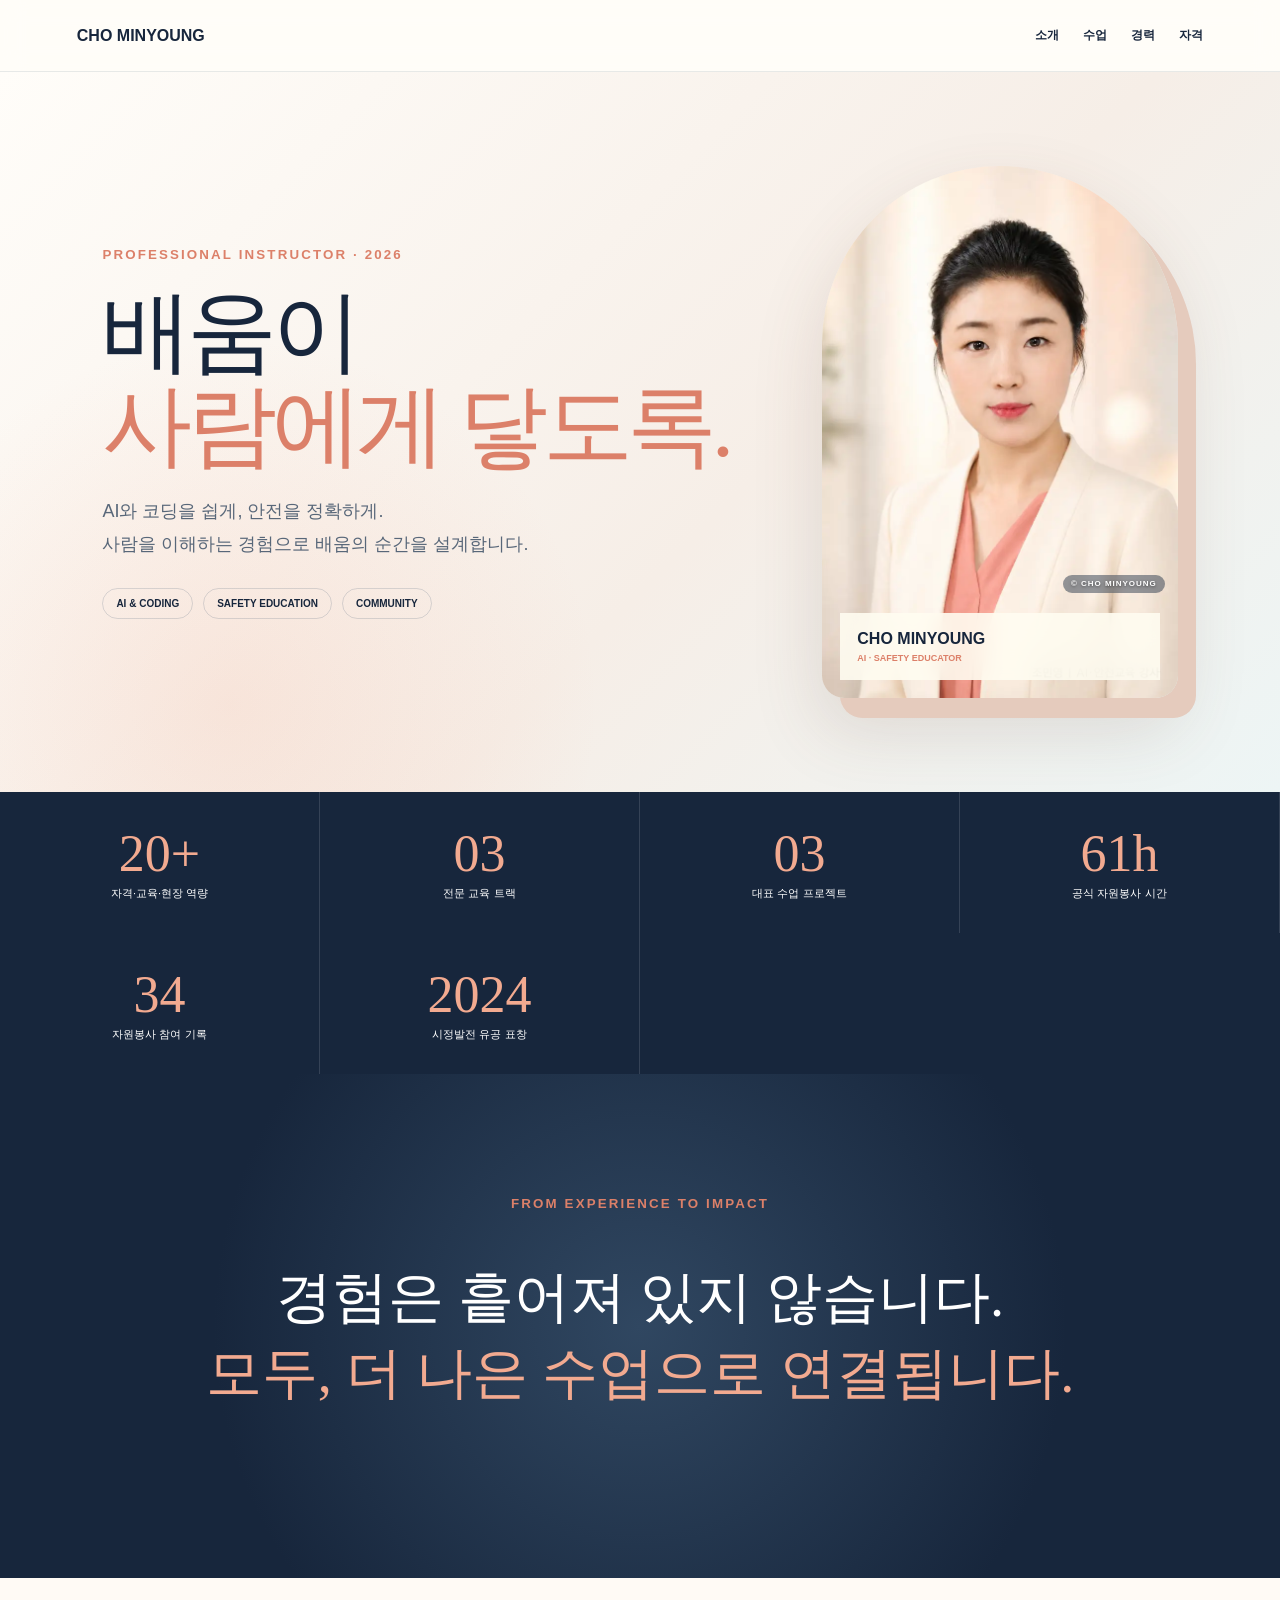
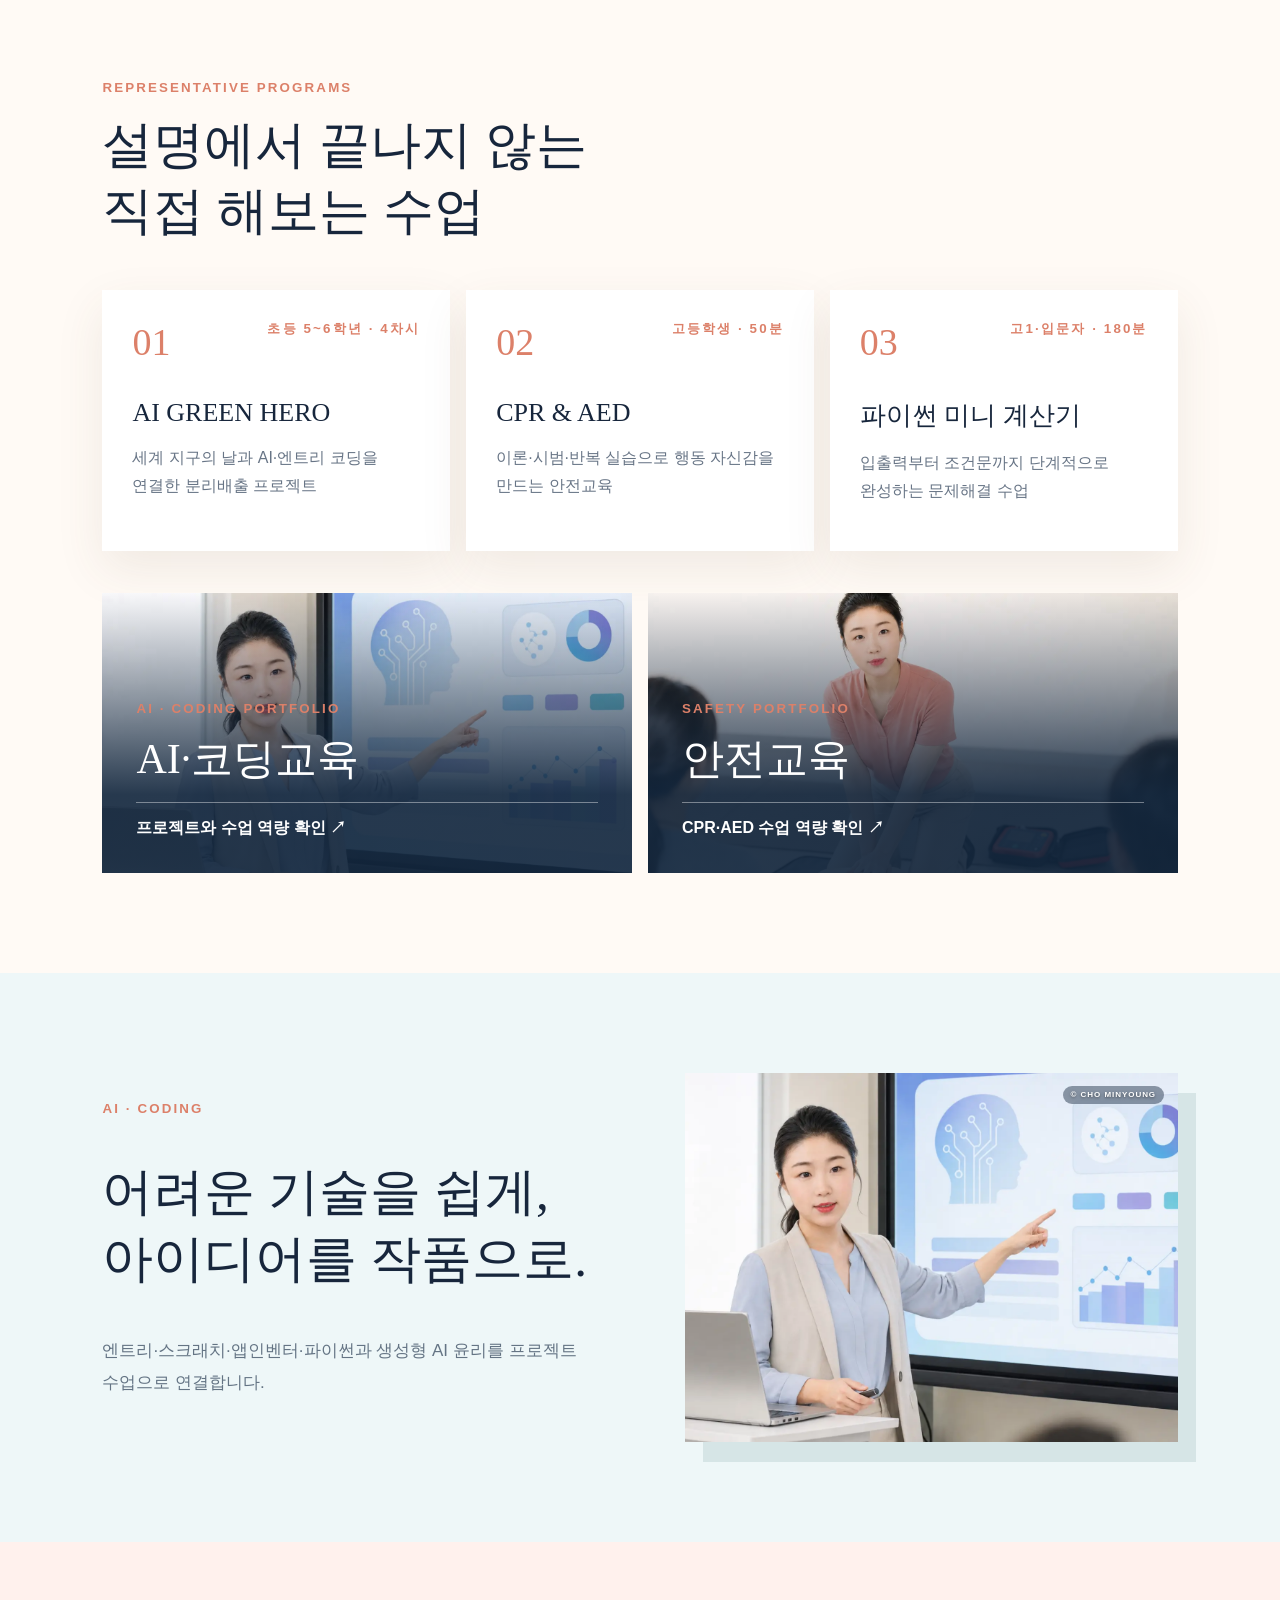
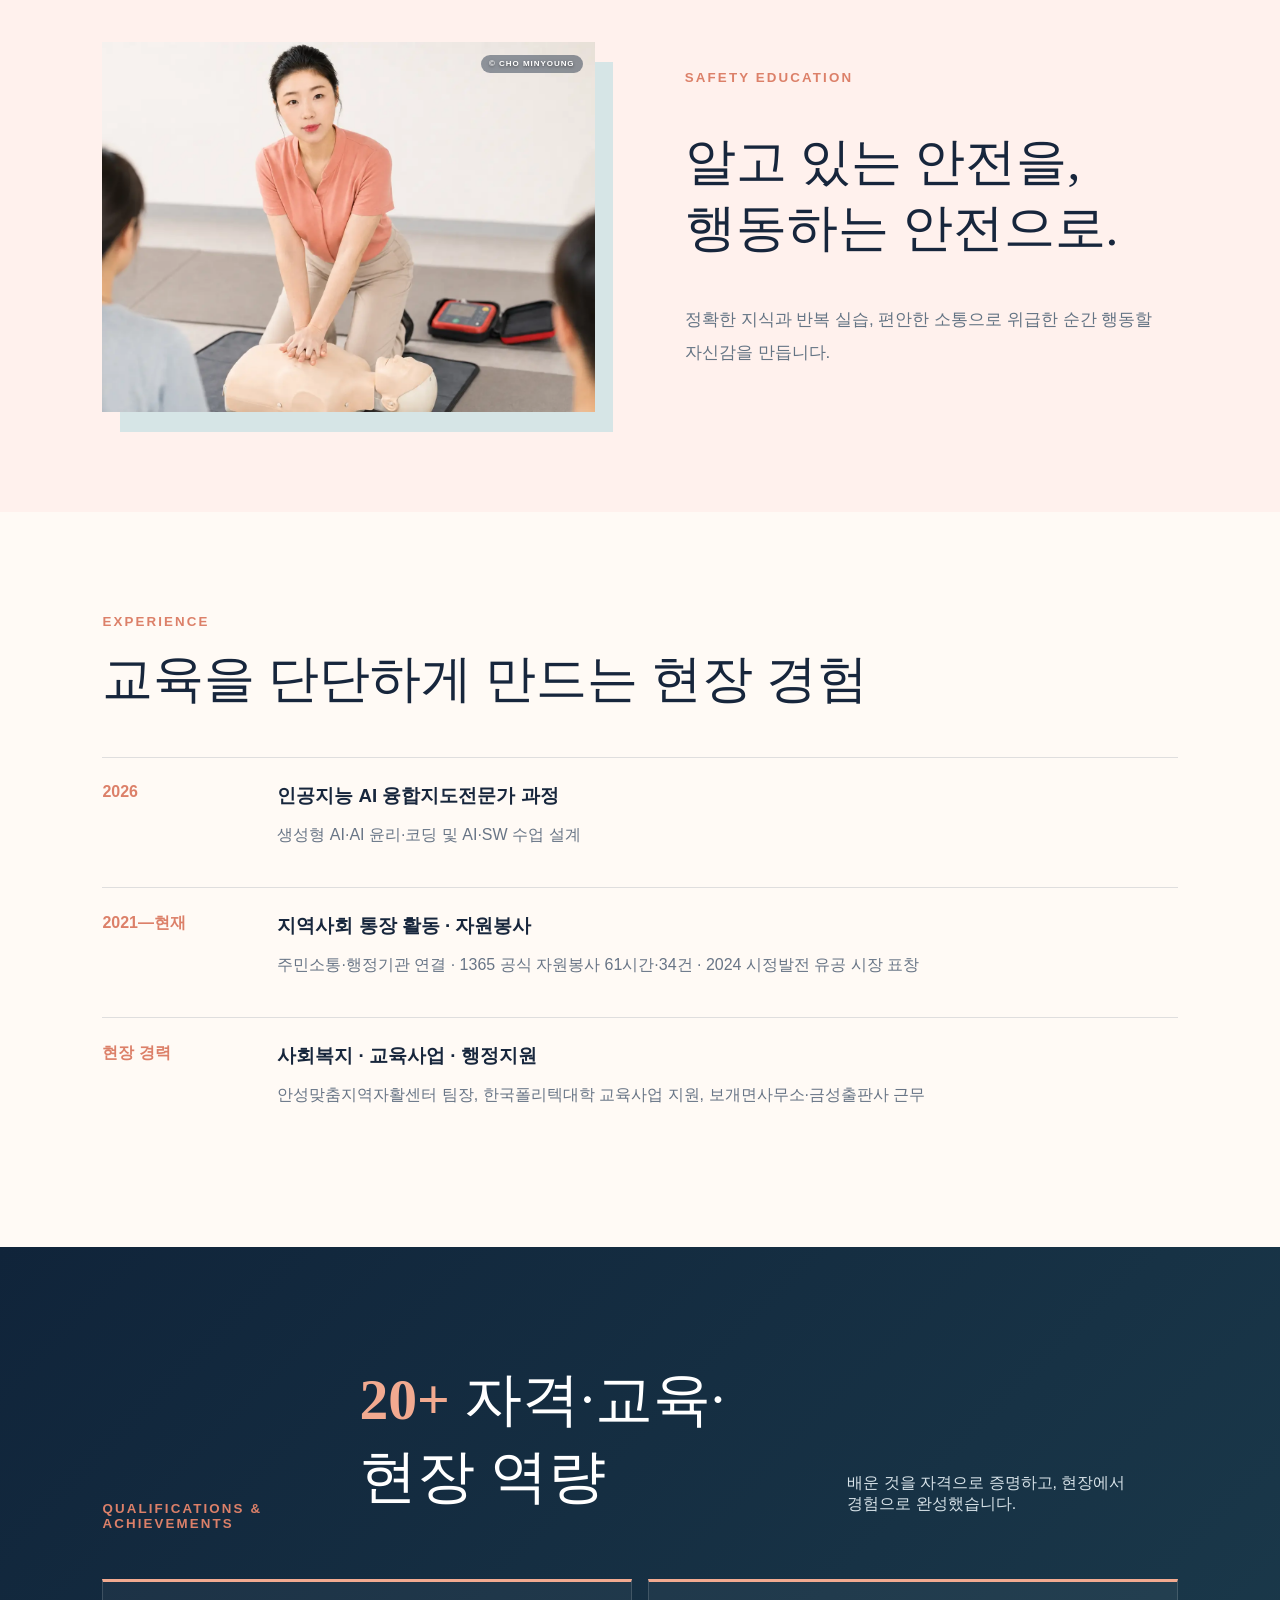
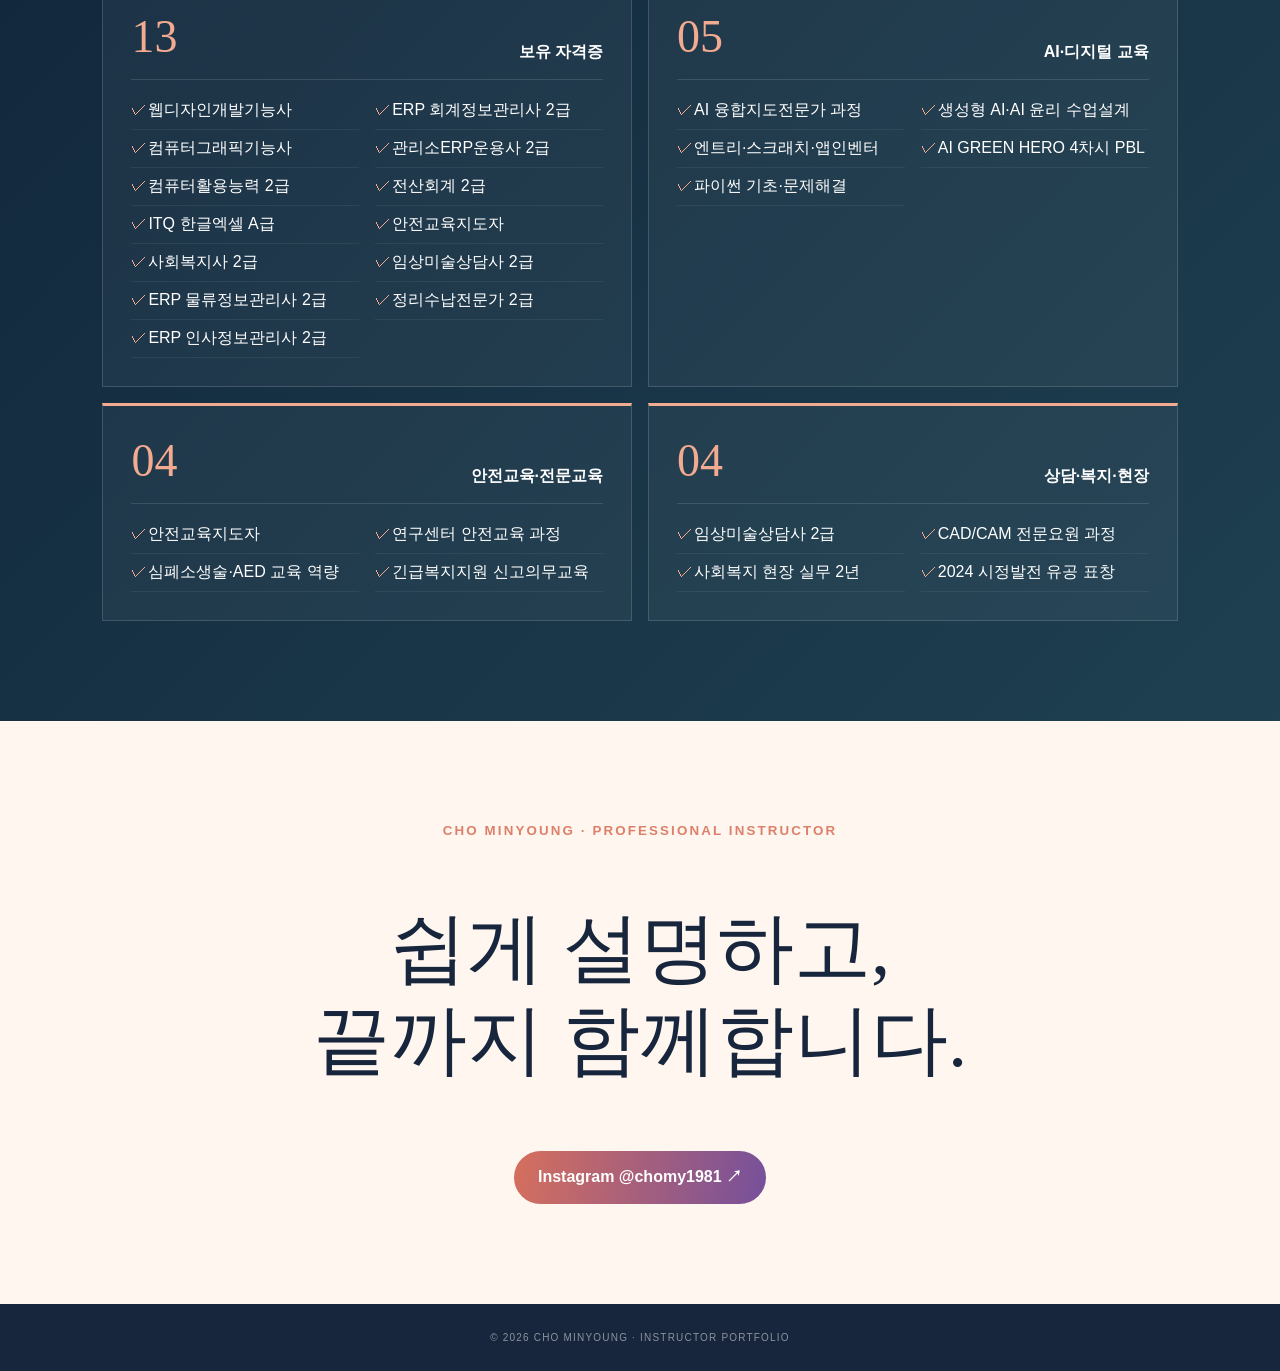
==== index.html @ ee71c22b "기존 CV 지표 유지 및 봉사 기록 추가" ====
<!doctype html><html lang="ko"><head><meta charset="utf-8"><meta name="viewport" content="width=device-width,initial-scale=1"><meta name="description" content="AI·코딩교육과 안전교육 전문 조민영 강사 포트폴리오"><title>조민영 강사 포트폴리오</title><link rel="stylesheet" href="style.css"></head><body>
<nav><b>CHO MINYOUNG</b><div><a href="#about">소개</a><a href="#programs">수업</a><a href="#career">경력</a><a href="#credentials">자격</a></div></nav>
<header class="hero" id="about"><div><small>PROFESSIONAL INSTRUCTOR · 2026</small><h1>배움이<br><em>사람에게 닿도록.</em></h1><p>AI와 코딩을 쉽게, 안전을 정확하게.<br>사람을 이해하는 경험으로 배움의 순간을 설계합니다.</p><div class="chips"><span>AI & CODING</span><span>SAFETY EDUCATION</span><span>COMMUNITY</span></div></div><figure><img src="images/profile.webp" alt="조민영 AI·안전교육 강사"><i class="mark">© CHO MINYOUNG</i><figcaption><b>CHO MINYOUNG</b><span>AI · SAFETY EDUCATOR</span></figcaption></figure></header>
<section class="stats expanded"><div><b>20+</b><span>자격·교육·현장 역량</span></div><div><b>03</b><span>전문 교육 트랙</span></div><div><b>03</b><span>대표 수업 프로젝트</span></div><div><b>61h</b><span>공식 자원봉사 시간</span></div><div><b>34</b><span>자원봉사 참여 기록</span></div><div><b>2024</b><span>시정발전 유공 표창</span></div></section>
<section class="statement"><small>FROM EXPERIENCE TO IMPACT</small><h2>경험은 흩어져 있지 않습니다.<em>모두, 더 나은 수업으로 연결됩니다.</em></h2></section>
<section class="section" id="programs"><header><small>REPRESENTATIVE PROGRAMS</small><h2>설명에서 끝나지 않는<br>직접 해보는 수업</h2></header><div class="cards"><article><b>01</b><small>초등 5~6학년 · 4차시</small><h3>AI GREEN HERO</h3><p>세계 지구의 날과 AI·엔트리 코딩을 연결한 분리배출 프로젝트</p></article><article><b>02</b><small>고등학생 · 50분</small><h3>CPR & AED</h3><p>이론·시범·반복 실습으로 행동 자신감을 만드는 안전교육</p></article><article><b>03</b><small>고1·입문자 · 180분</small><h3>파이썬 미니 계산기</h3><p>입출력부터 조건문까지 단계적으로 완성하는 문제해결 수업</p></article></div><div class="banners"><a class="ai" href="#ai"><small>AI · CODING PORTFOLIO</small><b>AI·코딩교육</b><span>프로젝트와 수업 역량 확인 ↗</span></a><a class="safe" href="#safety"><small>SAFETY PORTFOLIO</small><b>안전교육</b><span>CPR·AED 수업 역량 확인 ↗</span></a></div></section>
<section class="expertise" id="ai"><div><small>AI · CODING</small><h2>어려운 기술을 쉽게,<br>아이디어를 작품으로.</h2><p>엔트리·스크래치·앱인벤터·파이썬과 생성형 AI 윤리를 프로젝트 수업으로 연결합니다.</p></div><figure class="photo"><img src="images/ai.webp" alt="AI 화면을 설명하는 조민영 강사"><i class="mark">© CHO MINYOUNG</i></figure></section>
<section class="expertise reverse" id="safety"><figure class="photo"><img src="images/safety.webp" alt="심폐소생술을 시범 보이는 조민영 강사"><i class="mark">© CHO MINYOUNG</i></figure><div><small>SAFETY EDUCATION</small><h2>알고 있는 안전을,<br>행동하는 안전으로.</h2><p>정확한 지식과 반복 실습, 편안한 소통으로 위급한 순간 행동할 자신감을 만듭니다.</p></div></section>
<section class="section career" id="career"><header><small>EXPERIENCE</small><h2>교육을 단단하게 만드는 현장 경험</h2></header><article><b>2026</b><div><h3>인공지능 AI 융합지도전문가 과정</h3><p>생성형 AI·AI 윤리·코딩 및 AI·SW 수업 설계</p></div></article><article><b>2021—현재</b><div><h3>지역사회 통장 활동 · 자원봉사</h3><p>주민소통·행정기관 연결 · 1365 공식 자원봉사 61시간·34건 · 2024 시정발전 유공 시장 표창</p></div></article><article><b>현장 경력</b><div><h3>사회복지 · 교육사업 · 행정지원</h3><p>안성맞춤지역자활센터 팀장, 한국폴리텍대학 교육사업 지원, 보개면사무소·금성출판사 근무</p></div></article></section>
<section class="credentials" id="credentials"><header><small>QUALIFICATIONS & ACHIEVEMENTS</small><h2><strong>20+</strong> 자격·교육·현장 역량</h2><p>배운 것을 자격으로 증명하고, 현장에서 경험으로 완성했습니다.</p></header><div class="credential-grid" id="credentialGrid"></div></section>
<section class="contact"><small>CHO MINYOUNG · PROFESSIONAL INSTRUCTOR</small><h2>쉽게 설명하고,<br>끝까지 함께합니다.</h2><a href="https://www.instagram.com/chomy1981" target="_blank" rel="noreferrer">Instagram @chomy1981 ↗</a></section><footer>© 2026 CHO MINYOUNG · INSTRUCTOR PORTFOLIO</footer><script src="script.js"></script></body></html>
---- style.css ----
:root{--navy:#17263c;--coral:#dc8069;--paper:#fffaf5;--blue:#2c7181}*{box-sizing:border-box}html{scroll-behavior:smooth}body{margin:0;color:var(--navy);background:var(--paper);font-family:Arial,"Noto Sans KR",sans-serif;word-break:keep-all}a{color:inherit;text-decoration:none}nav{height:72px;padding:0 6vw;display:flex;align-items:center;justify-content:space-between;background:#fffdf9e8;position:sticky;top:0;z-index:10;backdrop-filter:blur(12px);border-bottom:1px solid #19334c1a}nav div{display:flex;gap:24px;font-size:12px;font-weight:800}.hero{min-height:720px;padding:75px 8vw;display:grid;grid-template-columns:1.1fr .62fr;gap:7vw;align-items:center;background:radial-gradient(circle at 18% 88%,#f4a98d30,transparent 30%),linear-gradient(135deg,#fffdf9,#f6eee7 58%,#edf5f5)}small{font-weight:900;letter-spacing:.16em;color:var(--coral)}h1{margin:22px 0;font:clamp(58px,7vw,104px)/1.05 Georgia,"Noto Serif KR",serif;letter-spacing:-.06em}h1 em{font-style:normal;color:var(--coral)}.hero p{font-size:18px;line-height:1.8;color:#586779}.chips{display:flex;gap:10px;flex-wrap:wrap;margin-top:28px}.chips span{padding:9px 13px;border:1px solid #2948662b;border-radius:99px;font-size:10px;font-weight:900}.hero figure{position:relative;margin:0;aspect-ratio:2/3;overflow:hidden;border-radius:190px 190px 24px 24px;box-shadow:18px 20px #e5cbbd,0 30px 70px #63483828}.hero img{width:100%;height:100%;object-fit:cover}.hero figcaption{position:absolute;left:18px;right:18px;bottom:18px;padding:17px;background:#fffdf2df;backdrop-filter:blur(12px)}.hero figcaption span{display:block;margin-top:5px;color:var(--coral);font-size:9px;font-weight:900}.stats{display:grid;grid-template-columns:repeat(4,1fr);background:var(--navy);color:#fff}.stats div{padding:32px;text-align:center;border-right:1px solid #ffffff22}.stats b{display:block;color:#f2aa90;font:52px Georgia}.stats span{font-size:11px}.statement{padding:120px 7vw;background:radial-gradient(circle,#304761,var(--navy) 62%);color:#fff;text-align:center}.statement h2{font:clamp(34px,4.4vw,66px)/1.35 Georgia,"Noto Serif KR",serif}.statement h2 em{display:block;color:#f2aa90;font-style:normal}.section{padding:100px 8vw}.section>header h2,.career h2{font:clamp(36px,4vw,56px)/1.3 Georgia,"Noto Serif KR",serif;margin:16px 0 45px}.cards{display:grid;grid-template-columns:repeat(3,1fr);gap:16px}.cards article{padding:30px;background:#fff;box-shadow:0 18px 45px #634b3418}.cards article>b{font:38px Georgia;color:var(--coral)}.cards article small{float:right}.cards h3{margin:34px 0 12px;font:26px Georgia}.cards p{color:#687586;line-height:1.75}.banners{display:grid;grid-template-columns:1fr 1fr;gap:16px;margin-top:42px}.banners a{min-height:280px;padding:34px;display:flex;flex-direction:column;justify-content:end;color:#fff;background-size:cover;background-position:center 18%;position:relative;isolation:isolate;overflow:hidden}.banners a:after{content:"";position:absolute;inset:0;background:linear-gradient(transparent,#12263de8 72%);z-index:-1}.banners .ai{background-image:url('images/ai.webp')}.banners .safe{background-image:url('images/safety.webp')}.banners b{font:42px Georgia;margin:15px 0}.banners span{border-top:1px solid #fff6;padding-top:15px;font-weight:900}.expertise{padding:100px 8vw;display:grid;grid-template-columns:1fr 1fr;gap:7vw;align-items:center;background:#eef7f8}.expertise.reverse{background:#fff1ed}.expertise h2{font:clamp(38px,4vw,60px)/1.3 Georgia,"Noto Serif KR",serif}.expertise p{color:#647484;font-size:17px;line-height:1.9}.expertise img{width:100%;aspect-ratio:4/3;object-fit:cover;box-shadow:18px 20px #d6e5e6}.career article{display:grid;grid-template-columns:140px 1fr;gap:35px;padding:25px 0;border-top:1px solid #223c5525}.career article>b{color:var(--coral)}.career h3{margin:0}.career p{color:#687586}.credentials{padding:100px 8vw;background:linear-gradient(135deg,#10243a,#1e4050);color:#fff}.credentials>header{display:flex;justify-content:space-between;gap:40px;align-items:end;margin-bottom:48px}.credentials h2{font:clamp(38px,4.5vw,62px) Georgia;margin:15px 0}.credentials h2 strong{color:#f2aa90}.credentials header p{color:#d7e2e8}.credential-grid{display:grid;grid-template-columns:1fr 1fr;gap:16px}.credential-grid article{padding:28px;border:1px solid #ffffff25;border-top:3px solid #f2aa90;background:#ffffff0b}.credential-grid article header{display:flex;justify-content:space-between;align-items:end;border-bottom:1px solid #ffffff20;padding-bottom:16px}.credential-grid article header b{font:46px Georgia;color:#f2aa90}.credential-grid article header span{font-weight:900}.credential-grid ul{columns:2;list-style:none;padding:12px 0 0;margin:0}.credential-grid li{position:relative;padding:8px 0 8px 17px;border-bottom:1px solid #ffffff10}.credential-grid li:before{content:"✓";position:absolute;left:0;color:#f2aa90}.contact{padding:100px 8vw;text-align:center;background:#fff6ef}.contact h2{font:clamp(46px,6vw,78px)/1.2 Georgia}.contact a{display:inline-block;padding:16px 24px;border-radius:99px;background:linear-gradient(100deg,#d66f5d,#76509b);color:#fff;font-weight:900}footer{padding:28px;text-align:center;background:var(--navy);color:#ffffff80;font-size:10px;letter-spacing:.12em}section,article{opacity:0;transform:translateY(16px);transition:.6s}section.show,article.show{opacity:1;transform:none}
@media(max-width:800px){nav div{gap:10px}.hero,.expertise,.credentials>header{grid-template-columns:1fr;display:grid}.hero{padding:60px 7vw}.hero figure{width:min(78vw,350px);justify-self:center}.stats{grid-template-columns:1fr 1fr}.cards,.banners,.credential-grid{grid-template-columns:1fr}.credential-grid ul{columns:1}.career article{grid-template-columns:1fr;gap:8px}.section,.expertise,.credentials{padding:72px 7vw}.expertise.reverse img{order:2}.statement h2 em{white-space:normal}.banners a{min-height:240px}}
.photo{position:relative;margin:0}.photo img{display:block}.mark{position:absolute;right:13px;top:13px;padding:5px 8px;border-radius:99px;background:#10243a70;color:#fff;font:700 8px/1 Arial,sans-serif;letter-spacing:.12em;text-shadow:0 1px 3px #0008;backdrop-filter:blur(5px);pointer-events:none}.hero figure>.mark{top:auto;bottom:105px}
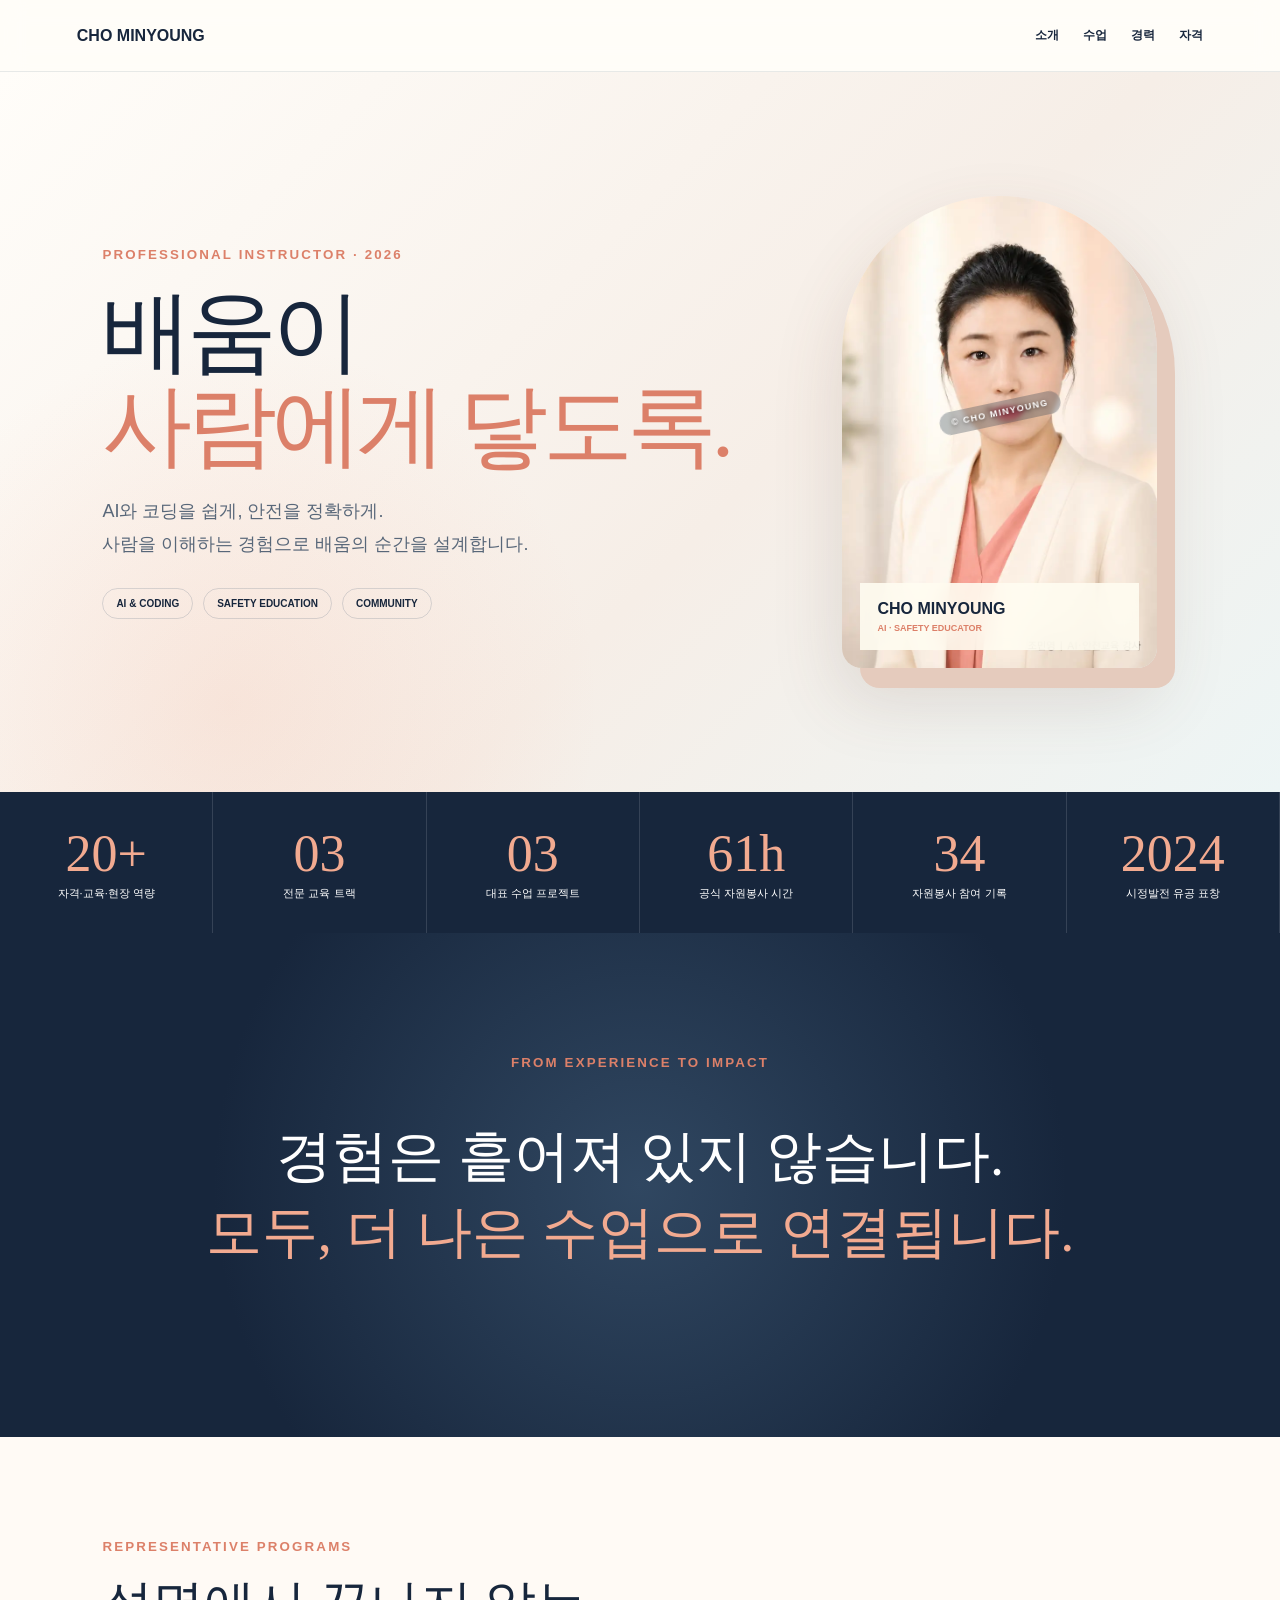
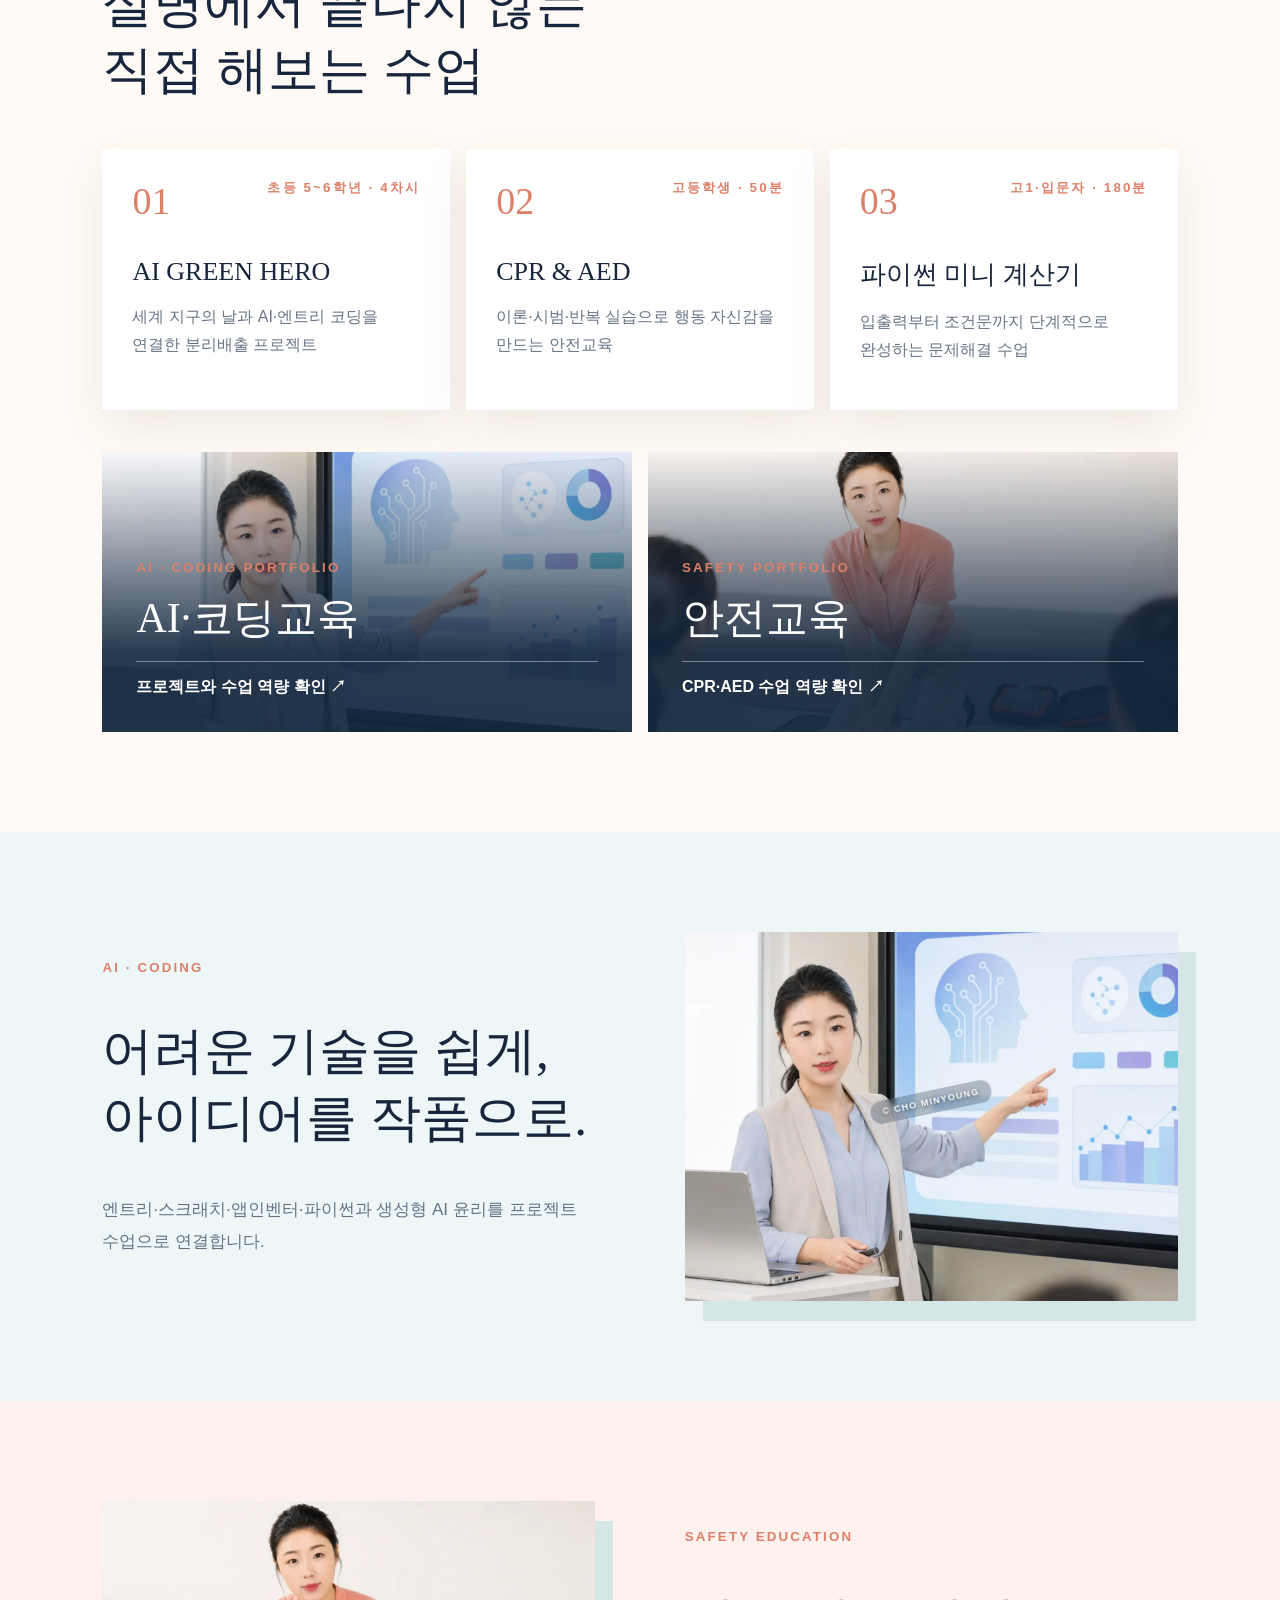
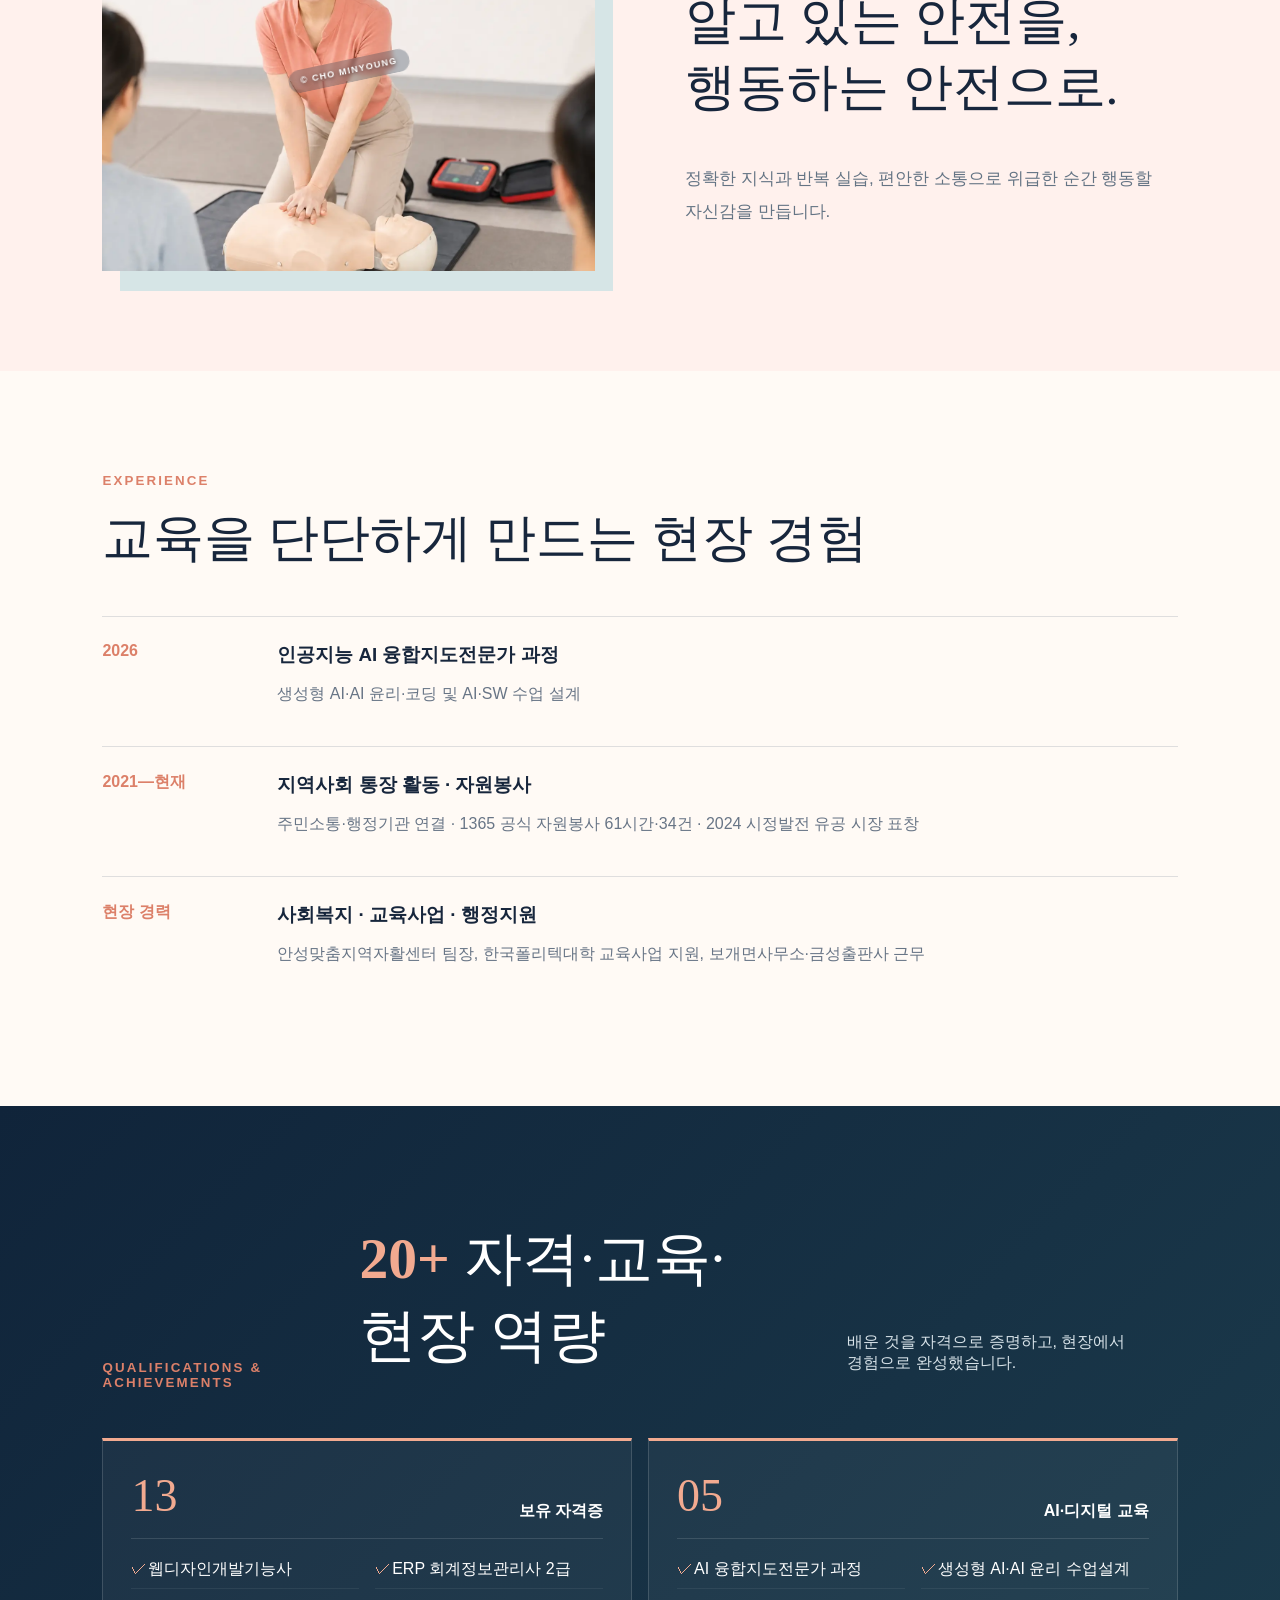
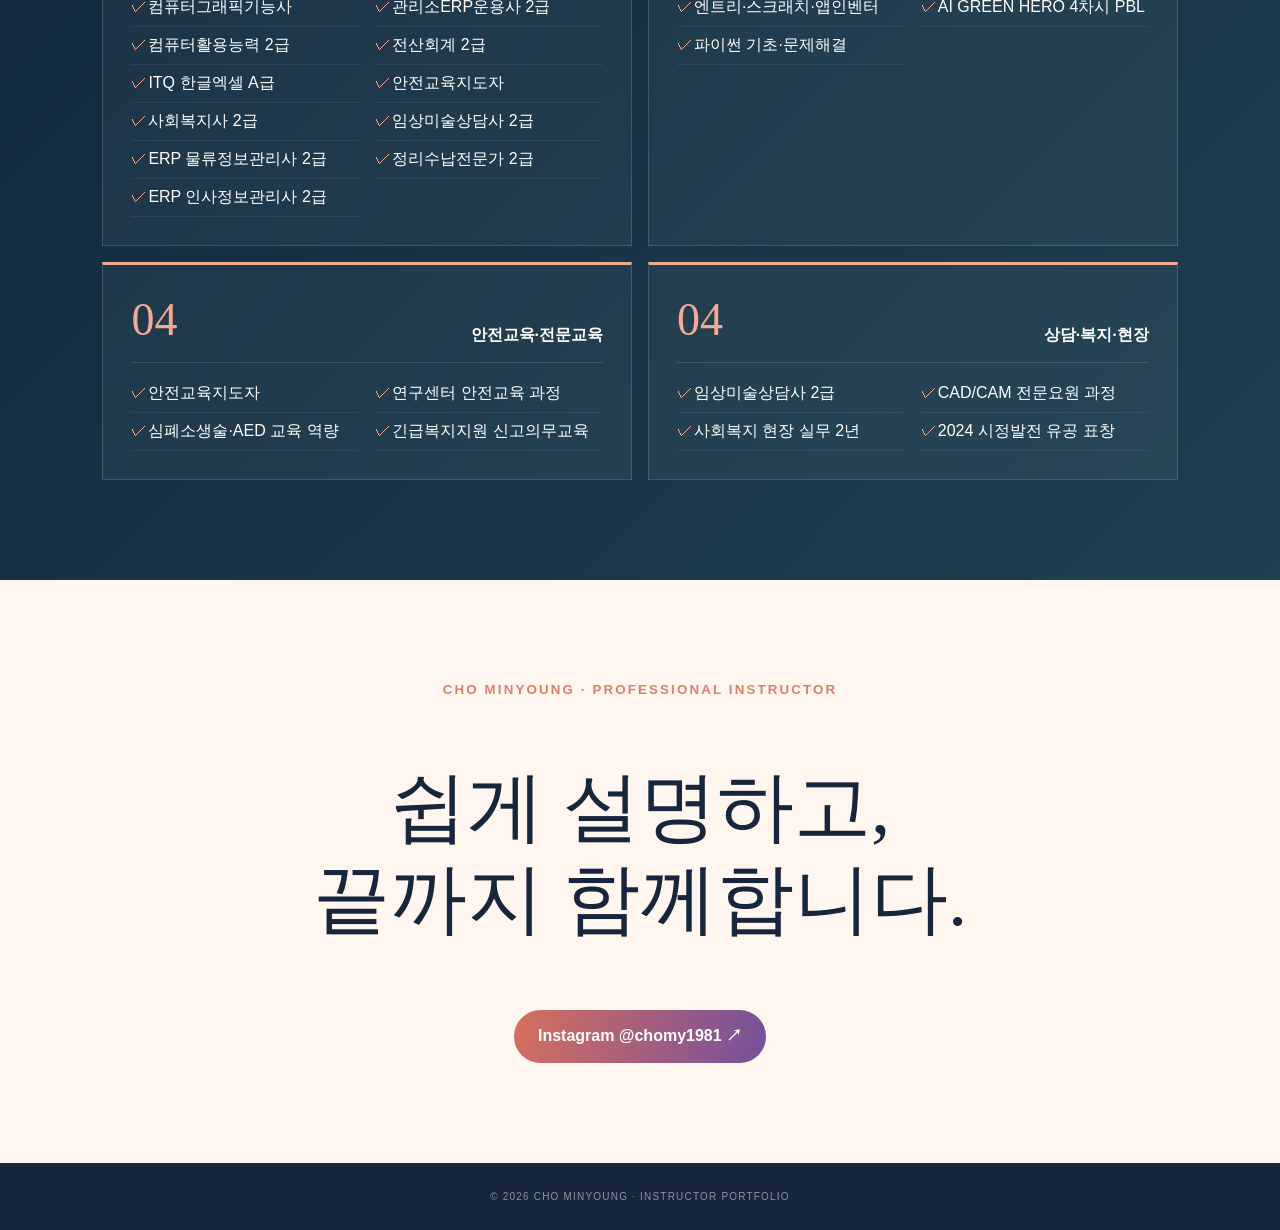
==== commit baf1d176: "Refresh CV photo protection styles on mobile" ====
--- a/index.html
+++ b/index.html
@@ -1,4 +1,4 @@
-<!doctype html><html lang="ko"><head><meta charset="utf-8"><meta name="viewport" content="width=device-width,initial-scale=1"><meta name="description" content="AI·코딩교육과 안전교육 전문 조민영 강사 포트폴리오"><title>조민영 강사 포트폴리오</title><link rel="stylesheet" href="style.css"></head><body>
+<!doctype html><html lang="ko"><head><meta charset="utf-8"><meta name="viewport" content="width=device-width,initial-scale=1"><meta name="description" content="AI·코딩교육과 안전교육 전문 조민영 강사 포트폴리오"><title>조민영 강사 포트폴리오</title><link rel="stylesheet" href="style.css?v=20260814-photo-protect"></head><body>
 <nav><b>CHO MINYOUNG</b><div><a href="#about">소개</a><a href="#programs">수업</a><a href="#career">경력</a><a href="#credentials">자격</a></div></nav>
 <header class="hero" id="about"><div><small>PROFESSIONAL INSTRUCTOR · 2026</small><h1>배움이<br><em>사람에게 닿도록.</em></h1><p>AI와 코딩을 쉽게, 안전을 정확하게.<br>사람을 이해하는 경험으로 배움의 순간을 설계합니다.</p><div class="chips"><span>AI & CODING</span><span>SAFETY EDUCATION</span><span>COMMUNITY</span></div></div><figure><img src="images/profile.webp" alt="조민영 AI·안전교육 강사"><i class="mark">© CHO MINYOUNG</i><figcaption><b>CHO MINYOUNG</b><span>AI · SAFETY EDUCATOR</span></figcaption></figure></header>
 <section class="stats expanded"><div><b>20+</b><span>자격·교육·현장 역량</span></div><div><b>03</b><span>전문 교육 트랙</span></div><div><b>03</b><span>대표 수업 프로젝트</span></div><div><b>61h</b><span>공식 자원봉사 시간</span></div><div><b>34</b><span>자원봉사 참여 기록</span></div><div><b>2024</b><span>시정발전 유공 표창</span></div></section>
--- a/style.css
+++ b/style.css
@@ -1,3 +1,14 @@
 :root{--navy:#17263c;--coral:#dc8069;--paper:#fffaf5;--blue:#2c7181}*{box-sizing:border-box}html{scroll-behavior:smooth}body{margin:0;color:var(--navy);background:var(--paper);font-family:Arial,"Noto Sans KR",sans-serif;word-break:keep-all}a{color:inherit;text-decoration:none}nav{height:72px;padding:0 6vw;display:flex;align-items:center;justify-content:space-between;background:#fffdf9e8;position:sticky;top:0;z-index:10;backdrop-filter:blur(12px);border-bottom:1px solid #19334c1a}nav div{display:flex;gap:24px;font-size:12px;font-weight:800}.hero{min-height:720px;padding:75px 8vw;display:grid;grid-template-columns:1.1fr .62fr;gap:7vw;align-items:center;background:radial-gradient(circle at 18% 88%,#f4a98d30,transparent 30%),linear-gradient(135deg,#fffdf9,#f6eee7 58%,#edf5f5)}small{font-weight:900;letter-spacing:.16em;color:var(--coral)}h1{margin:22px 0;font:clamp(58px,7vw,104px)/1.05 Georgia,"Noto Serif KR",serif;letter-spacing:-.06em}h1 em{font-style:normal;color:var(--coral)}.hero p{font-size:18px;line-height:1.8;color:#586779}.chips{display:flex;gap:10px;flex-wrap:wrap;margin-top:28px}.chips span{padding:9px 13px;border:1px solid #2948662b;border-radius:99px;font-size:10px;font-weight:900}.hero figure{position:relative;margin:0;aspect-ratio:2/3;overflow:hidden;border-radius:190px 190px 24px 24px;box-shadow:18px 20px #e5cbbd,0 30px 70px #63483828}.hero img{width:100%;height:100%;object-fit:cover}.hero figcaption{position:absolute;left:18px;right:18px;bottom:18px;padding:17px;background:#fffdf2df;backdrop-filter:blur(12px)}.hero figcaption span{display:block;margin-top:5px;color:var(--coral);font-size:9px;font-weight:900}.stats{display:grid;grid-template-columns:repeat(4,1fr);background:var(--navy);color:#fff}.stats div{padding:32px;text-align:center;border-right:1px solid #ffffff22}.stats b{display:block;color:#f2aa90;font:52px Georgia}.stats span{font-size:11px}.statement{padding:120px 7vw;background:radial-gradient(circle,#304761,var(--navy) 62%);color:#fff;text-align:center}.statement h2{font:clamp(34px,4.4vw,66px)/1.35 Georgia,"Noto Serif KR",serif}.statement h2 em{display:block;color:#f2aa90;font-style:normal}.section{padding:100px 8vw}.section>header h2,.career h2{font:clamp(36px,4vw,56px)/1.3 Georgia,"Noto Serif KR",serif;margin:16px 0 45px}.cards{display:grid;grid-template-columns:repeat(3,1fr);gap:16px}.cards article{padding:30px;background:#fff;box-shadow:0 18px 45px #634b3418}.cards article>b{font:38px Georgia;color:var(--coral)}.cards article small{float:right}.cards h3{margin:34px 0 12px;font:26px Georgia}.cards p{color:#687586;line-height:1.75}.banners{display:grid;grid-template-columns:1fr 1fr;gap:16px;margin-top:42px}.banners a{min-height:280px;padding:34px;display:flex;flex-direction:column;justify-content:end;color:#fff;background-size:cover;background-position:center 18%;position:relative;isolation:isolate;overflow:hidden}.banners a:after{content:"";position:absolute;inset:0;background:linear-gradient(transparent,#12263de8 72%);z-index:-1}.banners .ai{background-image:url('images/ai.webp')}.banners .safe{background-image:url('images/safety.webp')}.banners b{font:42px Georgia;margin:15px 0}.banners span{border-top:1px solid #fff6;padding-top:15px;font-weight:900}.expertise{padding:100px 8vw;display:grid;grid-template-columns:1fr 1fr;gap:7vw;align-items:center;background:#eef7f8}.expertise.reverse{background:#fff1ed}.expertise h2{font:clamp(38px,4vw,60px)/1.3 Georgia,"Noto Serif KR",serif}.expertise p{color:#647484;font-size:17px;line-height:1.9}.expertise img{width:100%;aspect-ratio:4/3;object-fit:cover;box-shadow:18px 20px #d6e5e6}.career article{display:grid;grid-template-columns:140px 1fr;gap:35px;padding:25px 0;border-top:1px solid #223c5525}.career article>b{color:var(--coral)}.career h3{margin:0}.career p{color:#687586}.credentials{padding:100px 8vw;background:linear-gradient(135deg,#10243a,#1e4050);color:#fff}.credentials>header{display:flex;justify-content:space-between;gap:40px;align-items:end;margin-bottom:48px}.credentials h2{font:clamp(38px,4.5vw,62px) Georgia;margin:15px 0}.credentials h2 strong{color:#f2aa90}.credentials header p{color:#d7e2e8}.credential-grid{display:grid;grid-template-columns:1fr 1fr;gap:16px}.credential-grid article{padding:28px;border:1px solid #ffffff25;border-top:3px solid #f2aa90;background:#ffffff0b}.credential-grid article header{display:flex;justify-content:space-between;align-items:end;border-bottom:1px solid #ffffff20;padding-bottom:16px}.credential-grid article header b{font:46px Georgia;color:#f2aa90}.credential-grid article header span{font-weight:900}.credential-grid ul{columns:2;list-style:none;padding:12px 0 0;margin:0}.credential-grid li{position:relative;padding:8px 0 8px 17px;border-bottom:1px solid #ffffff10}.credential-grid li:before{content:"✓";position:absolute;left:0;color:#f2aa90}.contact{padding:100px 8vw;text-align:center;background:#fff6ef}.contact h2{font:clamp(46px,6vw,78px)/1.2 Georgia}.contact a{display:inline-block;padding:16px 24px;border-radius:99px;background:linear-gradient(100deg,#d66f5d,#76509b);color:#fff;font-weight:900}footer{padding:28px;text-align:center;background:var(--navy);color:#ffffff80;font-size:10px;letter-spacing:.12em}section,article{opacity:0;transform:translateY(16px);transition:.6s}section.show,article.show{opacity:1;transform:none}
 @media(max-width:800px){nav div{gap:10px}.hero,.expertise,.credentials>header{grid-template-columns:1fr;display:grid}.hero{padding:60px 7vw}.hero figure{width:min(78vw,350px);justify-self:center}.stats{grid-template-columns:1fr 1fr}.cards,.banners,.credential-grid{grid-template-columns:1fr}.credential-grid ul{columns:1}.career article{grid-template-columns:1fr;gap:8px}.section,.expertise,.credentials{padding:72px 7vw}.expertise.reverse img{order:2}.statement h2 em{white-space:normal}.banners a{min-height:240px}}
 .photo{position:relative;margin:0}.photo img{display:block}.mark{position:absolute;right:13px;top:13px;padding:5px 8px;border-radius:99px;background:#10243a70;color:#fff;font:700 8px/1 Arial,sans-serif;letter-spacing:.12em;text-shadow:0 1px 3px #0008;backdrop-filter:blur(5px);pointer-events:none}.hero figure>.mark{top:auto;bottom:105px}
+
+.stats.expanded{grid-template-columns:repeat(6,1fr)}
+@media(max-width:800px){.stats.expanded{grid-template-columns:repeat(2,1fr)}.hero figure{aspect-ratio:719/1080}.hero img{object-fit:contain;object-position:center top}.expertise .photo img{aspect-ratio:3/2;object-fit:contain;object-position:center top;background:#f3eee8}.banners a{aspect-ratio:3/2;min-height:0;background-position:center top}}
+
+
+/* Photo protection — preserve the original CV design */
+.hero figure{width:min(315px,100%);justify-self:center}
+.hero img,.photo img{user-select:none;-webkit-user-drag:none}
+.mark{left:50%;right:auto;top:46%;bottom:auto;transform:translate(-50%,-50%) rotate(-12deg);white-space:nowrap;padding:7px 12px;background:#26384d4d;font-size:9px;font-weight:800;letter-spacing:.14em;text-shadow:0 1px 4px #0009;backdrop-filter:blur(2px)}
+.hero figure>.mark{left:50%;right:auto;top:46%;bottom:auto}
+@media(max-width:800px){.hero figure{width:min(48vw,190px)}.expertise .photo{width:min(78vw,400px);justify-self:center}.mark,.hero figure>.mark{left:50%;right:auto;top:46%;bottom:auto;font-size:8px;padding:6px 10px}}
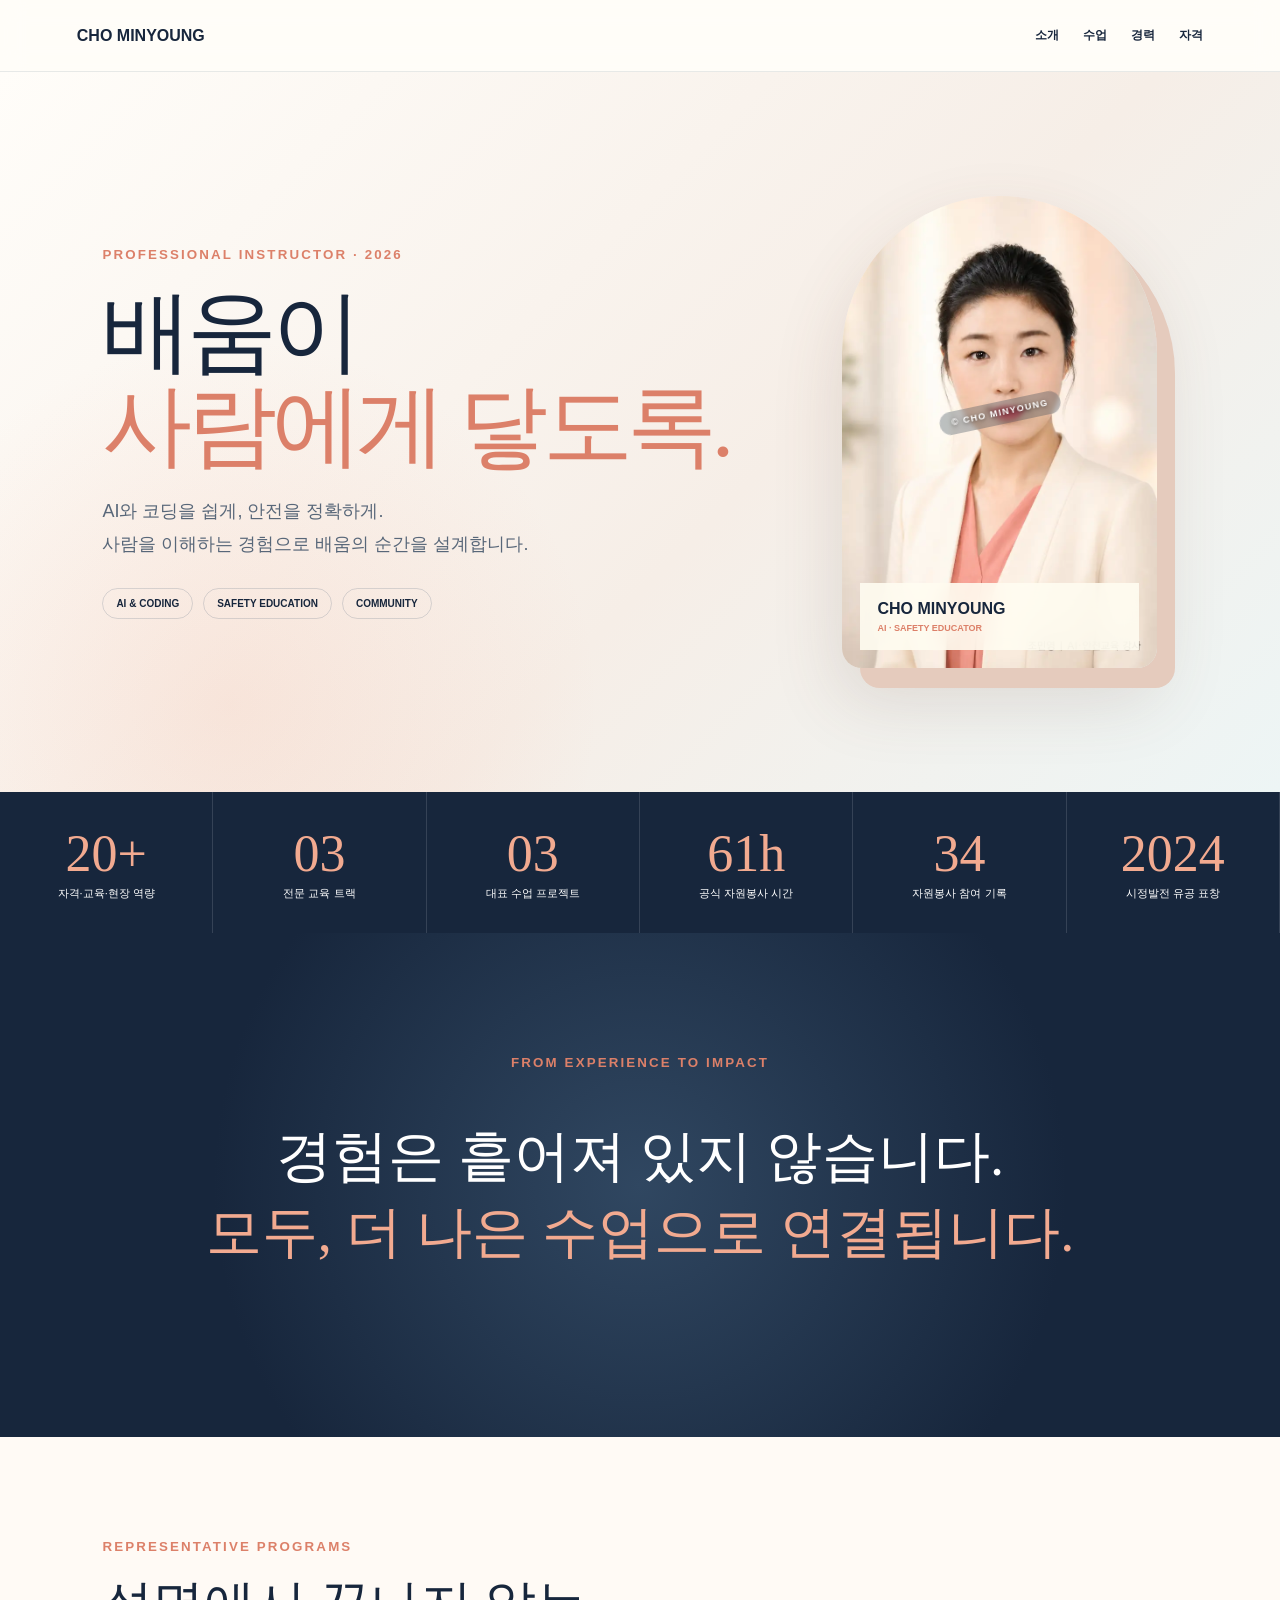
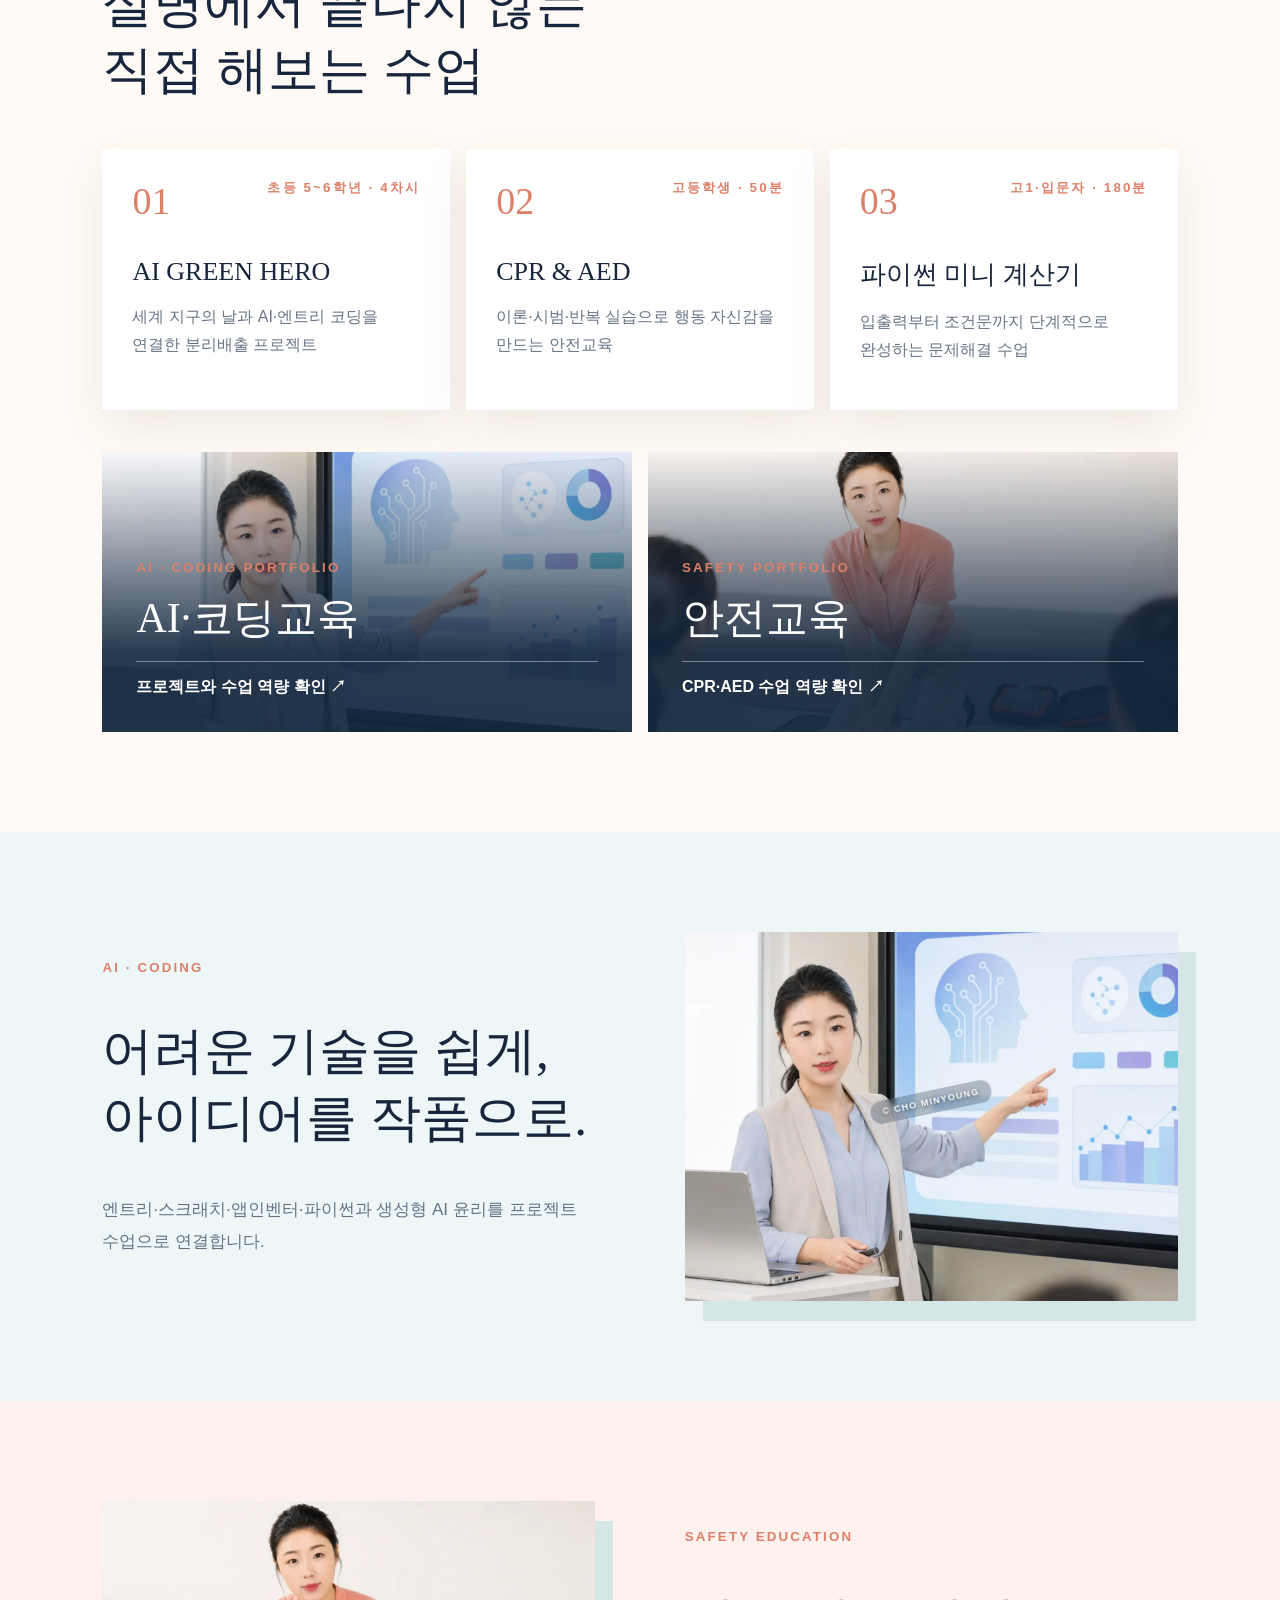
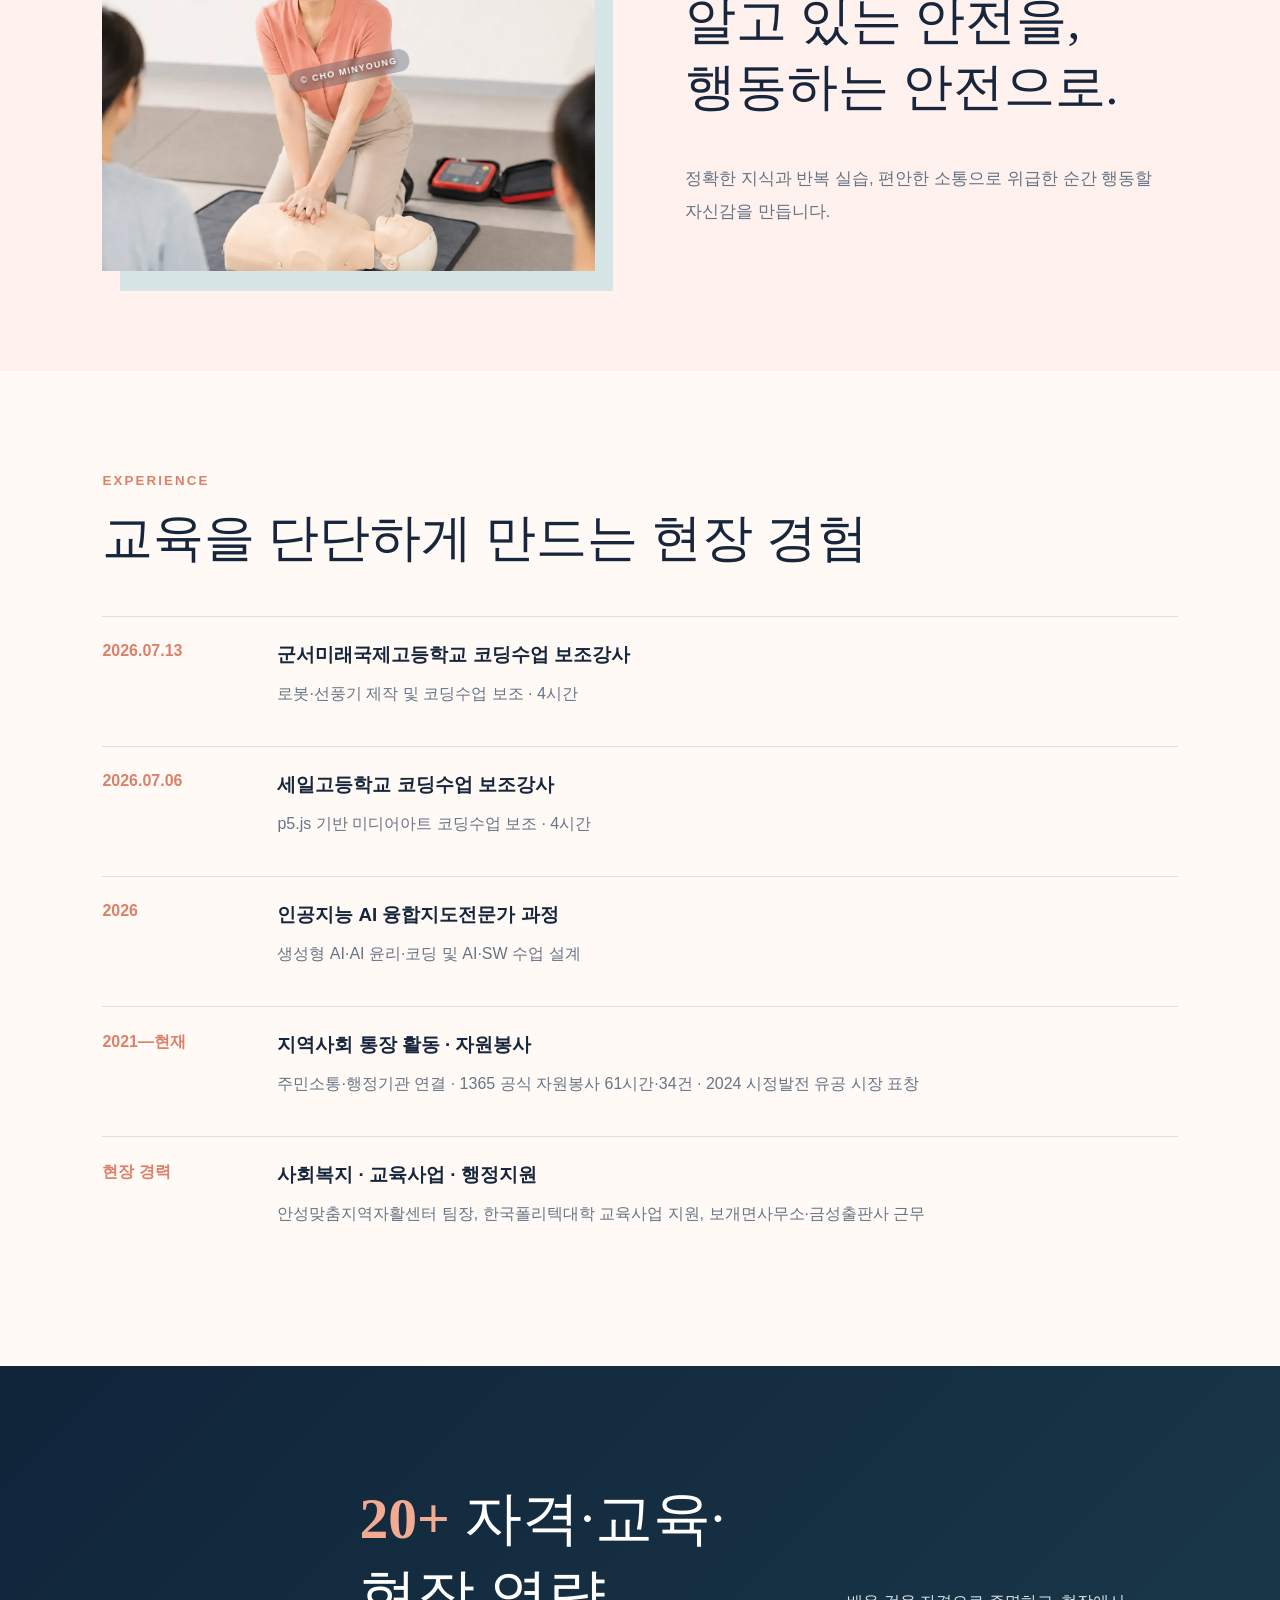
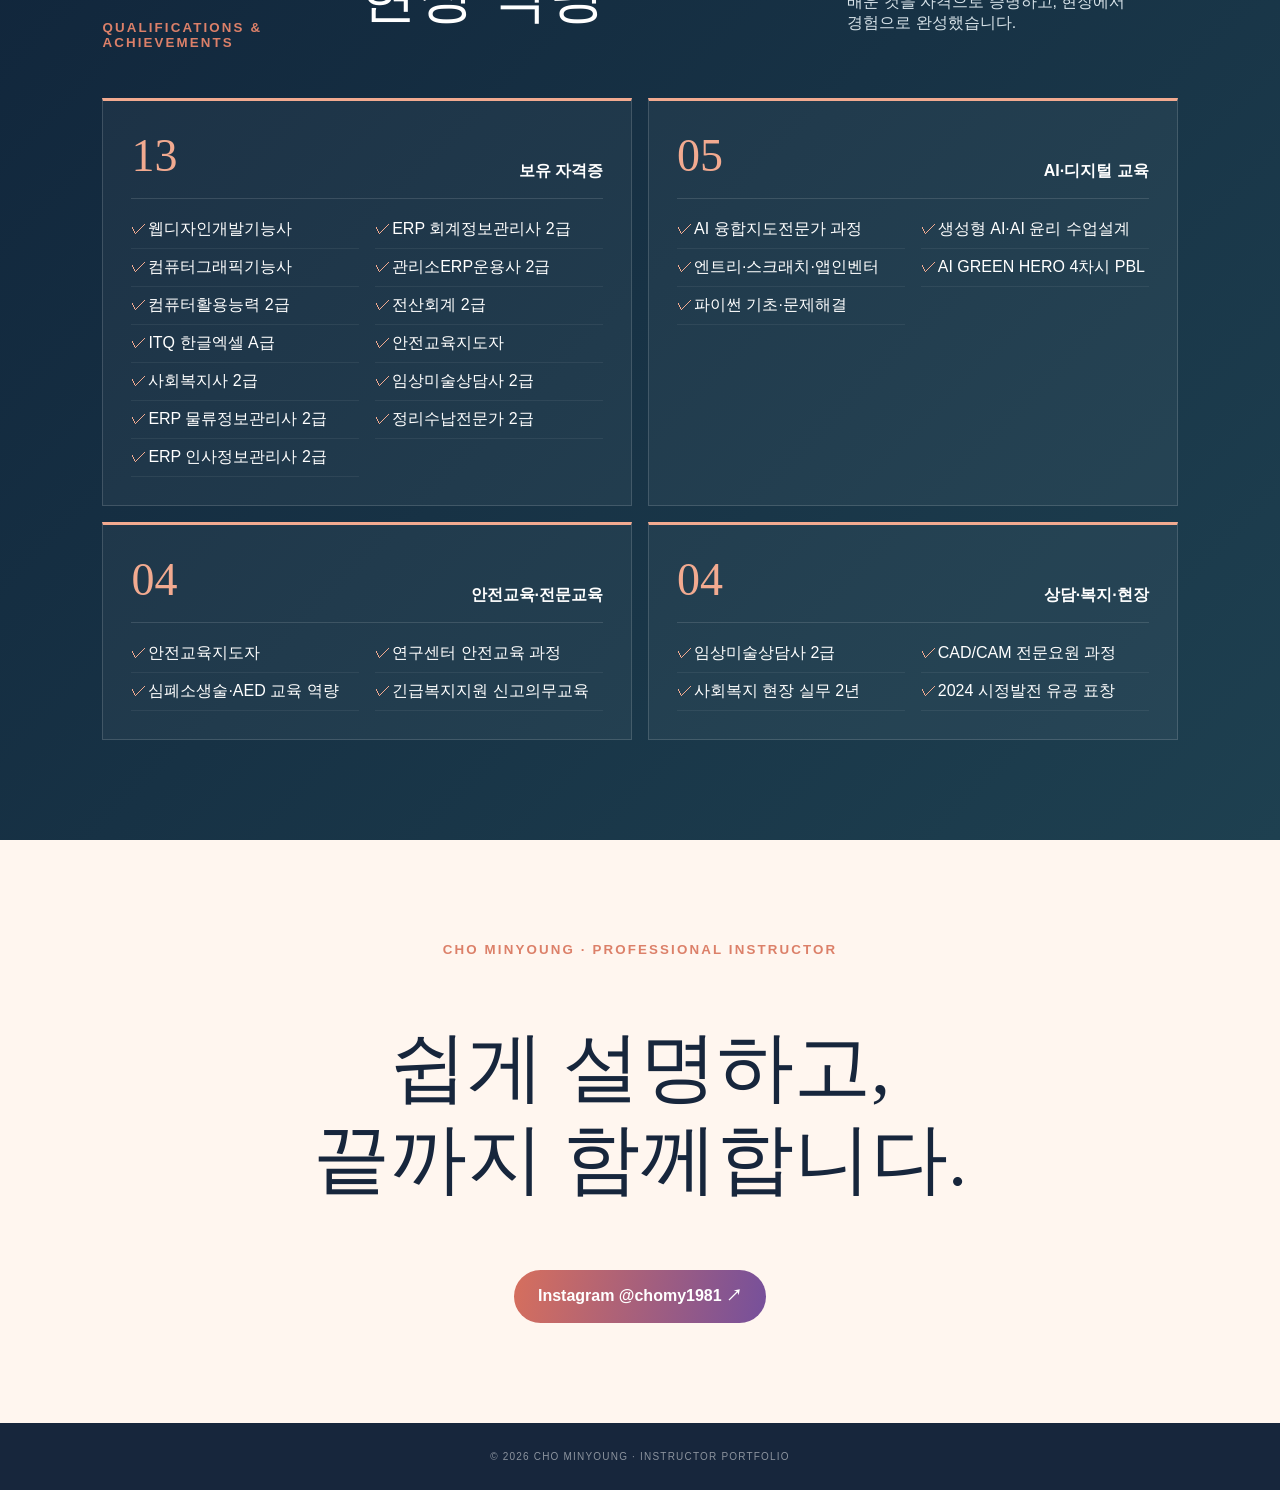
==== commit 8a370af8: "Add high school coding assistant teaching experience" ====
--- a/index.html
+++ b/index.html
@@ -6,6 +6,6 @@
 <section class="section" id="programs"><header><small>REPRESENTATIVE PROGRAMS</small><h2>설명에서 끝나지 않는<br>직접 해보는 수업</h2></header><div class="cards"><article><b>01</b><small>초등 5~6학년 · 4차시</small><h3>AI GREEN HERO</h3><p>세계 지구의 날과 AI·엔트리 코딩을 연결한 분리배출 프로젝트</p></article><article><b>02</b><small>고등학생 · 50분</small><h3>CPR & AED</h3><p>이론·시범·반복 실습으로 행동 자신감을 만드는 안전교육</p></article><article><b>03</b><small>고1·입문자 · 180분</small><h3>파이썬 미니 계산기</h3><p>입출력부터 조건문까지 단계적으로 완성하는 문제해결 수업</p></article></div><div class="banners"><a class="ai" href="#ai"><small>AI · CODING PORTFOLIO</small><b>AI·코딩교육</b><span>프로젝트와 수업 역량 확인 ↗</span></a><a class="safe" href="#safety"><small>SAFETY PORTFOLIO</small><b>안전교육</b><span>CPR·AED 수업 역량 확인 ↗</span></a></div></section>
 <section class="expertise" id="ai"><div><small>AI · CODING</small><h2>어려운 기술을 쉽게,<br>아이디어를 작품으로.</h2><p>엔트리·스크래치·앱인벤터·파이썬과 생성형 AI 윤리를 프로젝트 수업으로 연결합니다.</p></div><figure class="photo"><img src="images/ai.webp" alt="AI 화면을 설명하는 조민영 강사"><i class="mark">© CHO MINYOUNG</i></figure></section>
 <section class="expertise reverse" id="safety"><figure class="photo"><img src="images/safety.webp" alt="심폐소생술을 시범 보이는 조민영 강사"><i class="mark">© CHO MINYOUNG</i></figure><div><small>SAFETY EDUCATION</small><h2>알고 있는 안전을,<br>행동하는 안전으로.</h2><p>정확한 지식과 반복 실습, 편안한 소통으로 위급한 순간 행동할 자신감을 만듭니다.</p></div></section>
-<section class="section career" id="career"><header><small>EXPERIENCE</small><h2>교육을 단단하게 만드는 현장 경험</h2></header><article><b>2026</b><div><h3>인공지능 AI 융합지도전문가 과정</h3><p>생성형 AI·AI 윤리·코딩 및 AI·SW 수업 설계</p></div></article><article><b>2021—현재</b><div><h3>지역사회 통장 활동 · 자원봉사</h3><p>주민소통·행정기관 연결 · 1365 공식 자원봉사 61시간·34건 · 2024 시정발전 유공 시장 표창</p></div></article><article><b>현장 경력</b><div><h3>사회복지 · 교육사업 · 행정지원</h3><p>안성맞춤지역자활센터 팀장, 한국폴리텍대학 교육사업 지원, 보개면사무소·금성출판사 근무</p></div></article></section>
+<section class="section career" id="career"><header><small>EXPERIENCE</small><h2>교육을 단단하게 만드는 현장 경험</h2></header><article><b>2026.07.13</b><div><h3>군서미래국제고등학교 코딩수업 보조강사</h3><p>로봇·선풍기 제작 및 코딩수업 보조 · 4시간</p></div></article><article><b>2026.07.06</b><div><h3>세일고등학교 코딩수업 보조강사</h3><p>p5.js 기반 미디어아트 코딩수업 보조 · 4시간</p></div></article><article><b>2026</b><div><h3>인공지능 AI 융합지도전문가 과정</h3><p>생성형 AI·AI 윤리·코딩 및 AI·SW 수업 설계</p></div></article><article><b>2021—현재</b><div><h3>지역사회 통장 활동 · 자원봉사</h3><p>주민소통·행정기관 연결 · 1365 공식 자원봉사 61시간·34건 · 2024 시정발전 유공 시장 표창</p></div></article><article><b>현장 경력</b><div><h3>사회복지 · 교육사업 · 행정지원</h3><p>안성맞춤지역자활센터 팀장, 한국폴리텍대학 교육사업 지원, 보개면사무소·금성출판사 근무</p></div></article></section>
 <section class="credentials" id="credentials"><header><small>QUALIFICATIONS & ACHIEVEMENTS</small><h2><strong>20+</strong> 자격·교육·현장 역량</h2><p>배운 것을 자격으로 증명하고, 현장에서 경험으로 완성했습니다.</p></header><div class="credential-grid" id="credentialGrid"></div></section>
 <section class="contact"><small>CHO MINYOUNG · PROFESSIONAL INSTRUCTOR</small><h2>쉽게 설명하고,<br>끝까지 함께합니다.</h2><a href="https://www.instagram.com/chomy1981" target="_blank" rel="noreferrer">Instagram @chomy1981 ↗</a></section><footer>© 2026 CHO MINYOUNG · INSTRUCTOR PORTFOLIO</footer><script src="script.js"></script></body></html>
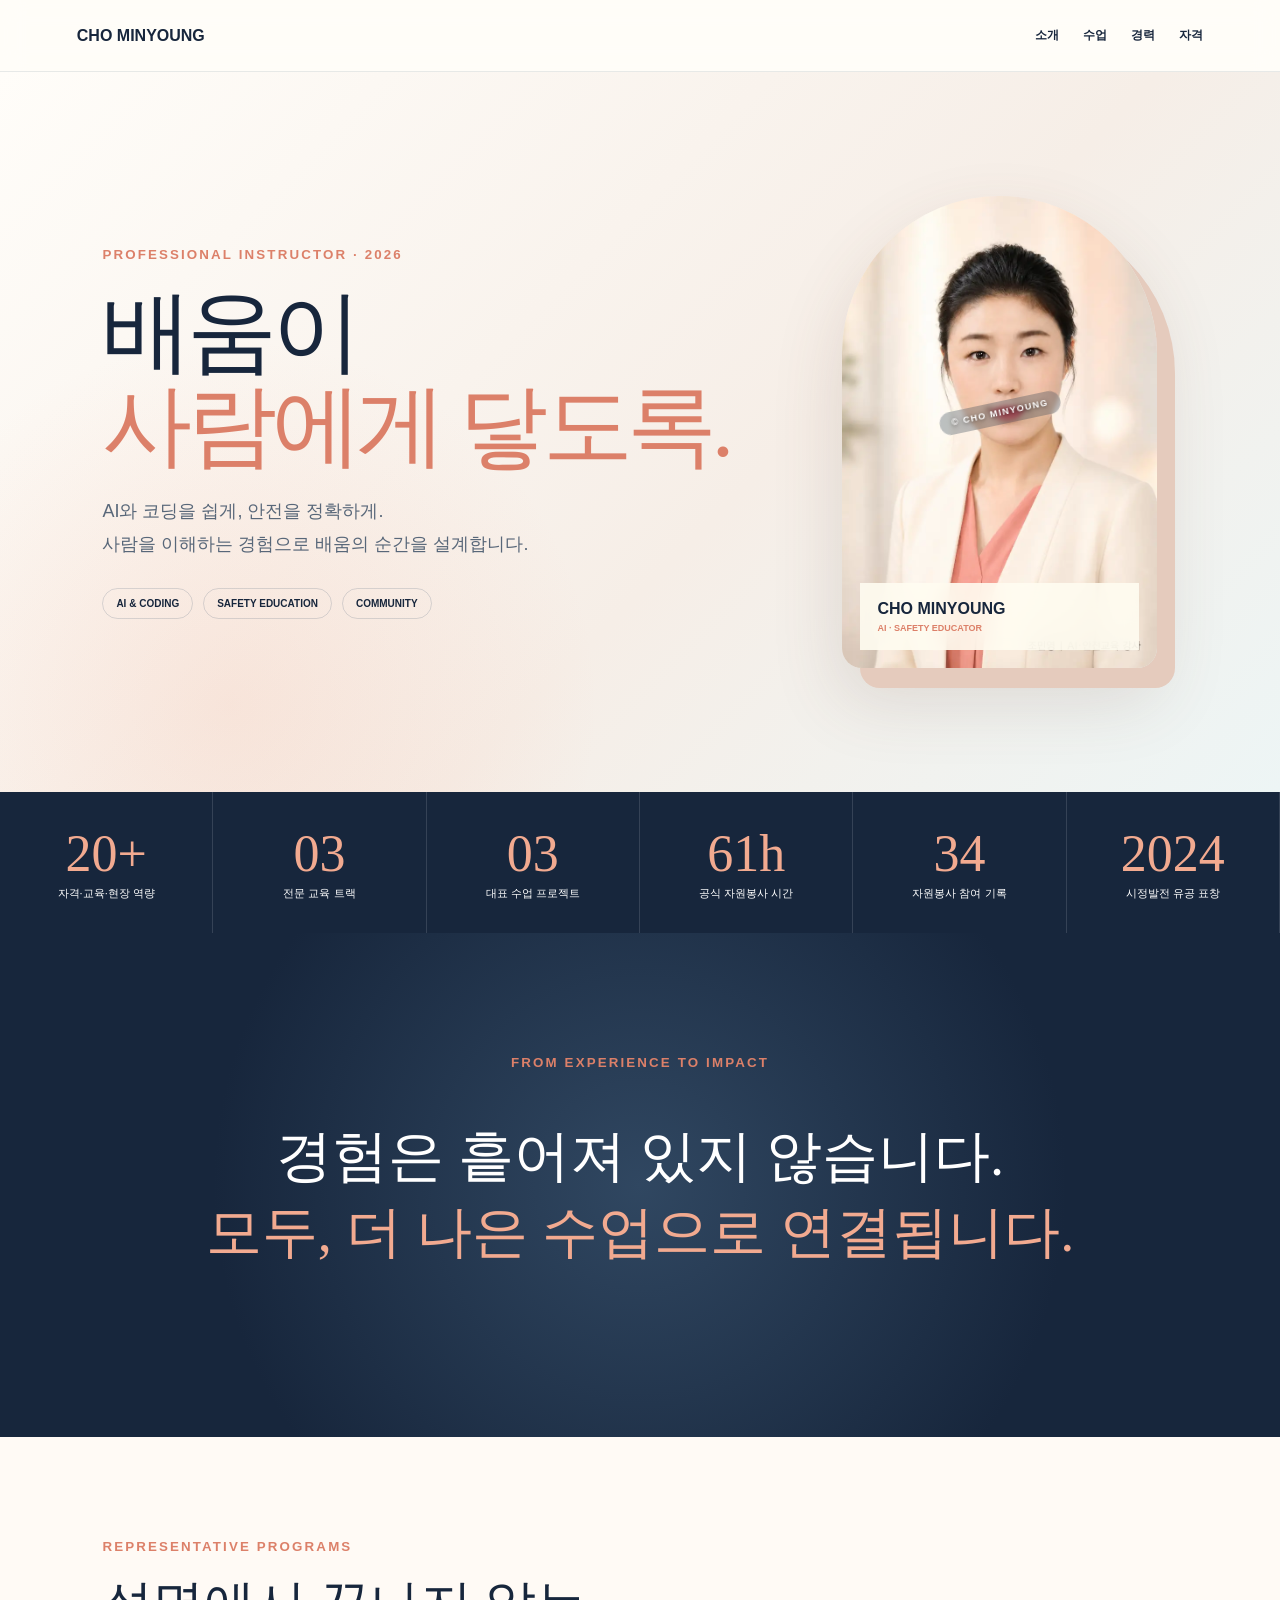
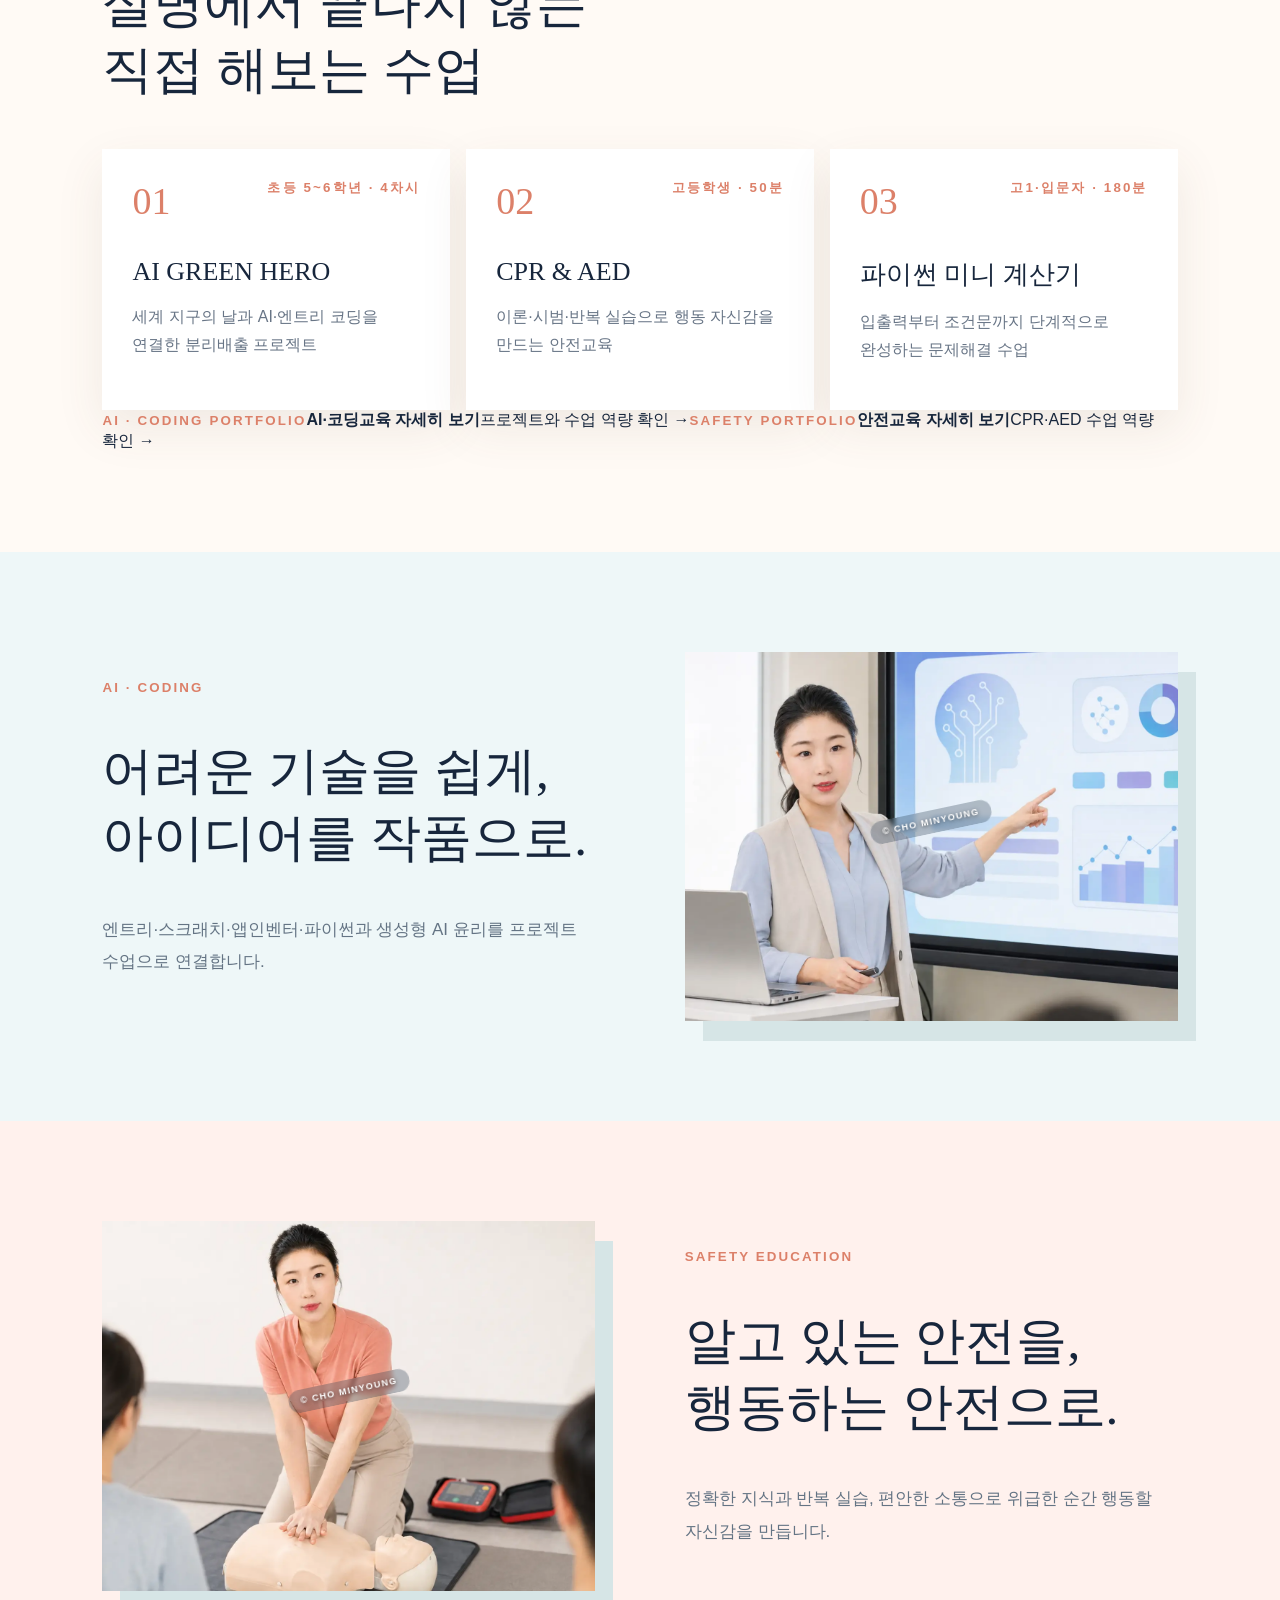
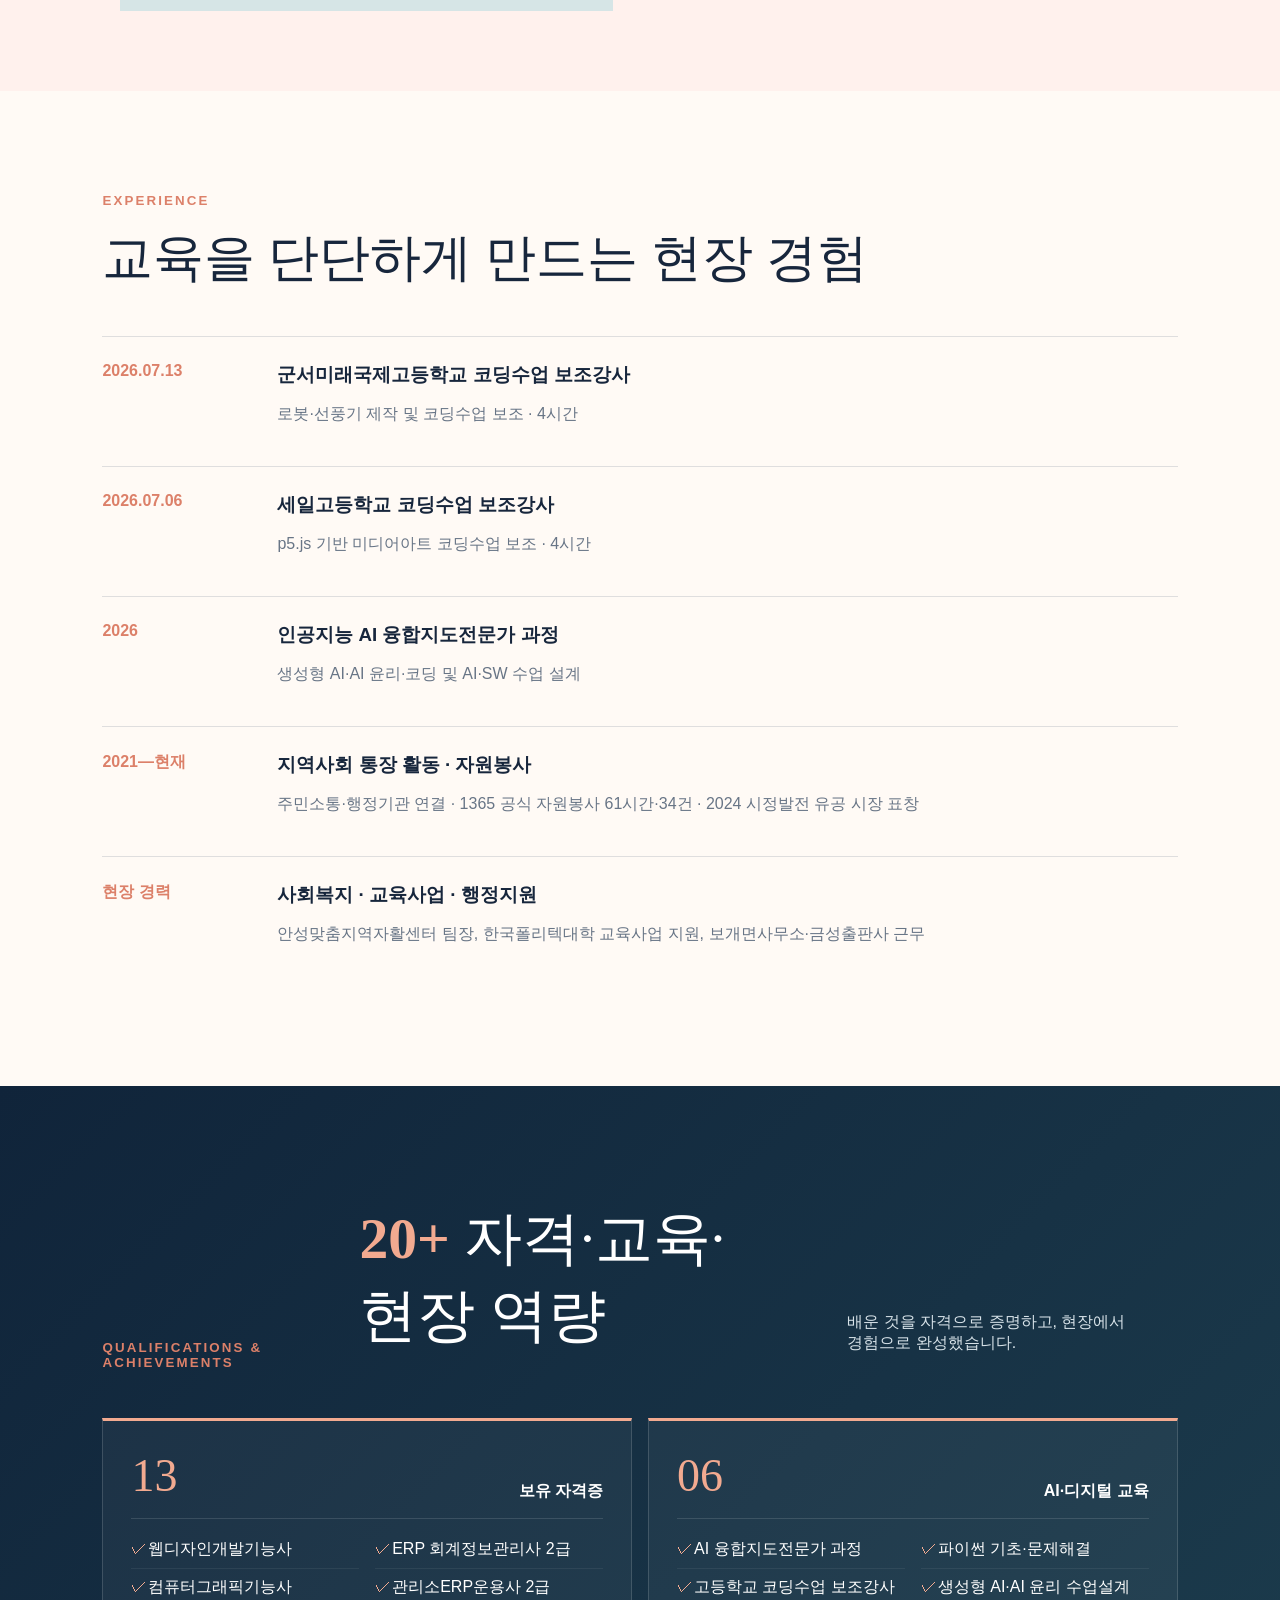
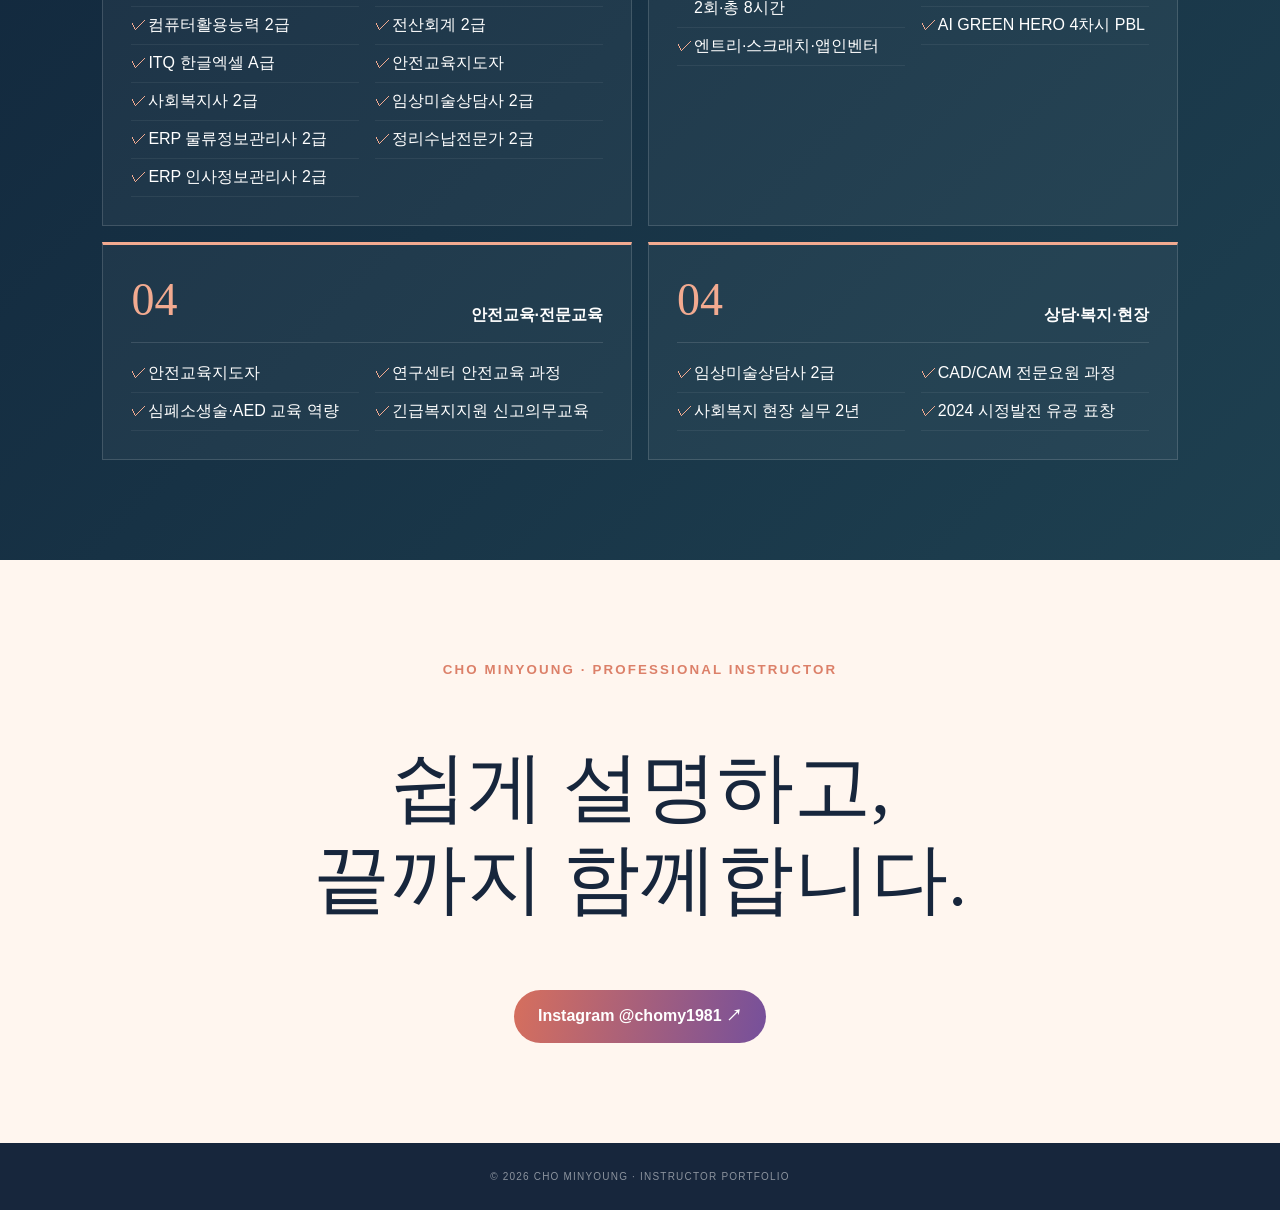
==== commit feb28946: "Replace duplicate photo cards with portfolio links" ====
--- a/index.html
+++ b/index.html
@@ -3,7 +3,7 @@
 <header class="hero" id="about"><div><small>PROFESSIONAL INSTRUCTOR · 2026</small><h1>배움이<br><em>사람에게 닿도록.</em></h1><p>AI와 코딩을 쉽게, 안전을 정확하게.<br>사람을 이해하는 경험으로 배움의 순간을 설계합니다.</p><div class="chips"><span>AI & CODING</span><span>SAFETY EDUCATION</span><span>COMMUNITY</span></div></div><figure><img src="images/profile.webp" alt="조민영 AI·안전교육 강사"><i class="mark">© CHO MINYOUNG</i><figcaption><b>CHO MINYOUNG</b><span>AI · SAFETY EDUCATOR</span></figcaption></figure></header>
 <section class="stats expanded"><div><b>20+</b><span>자격·교육·현장 역량</span></div><div><b>03</b><span>전문 교육 트랙</span></div><div><b>03</b><span>대표 수업 프로젝트</span></div><div><b>61h</b><span>공식 자원봉사 시간</span></div><div><b>34</b><span>자원봉사 참여 기록</span></div><div><b>2024</b><span>시정발전 유공 표창</span></div></section>
 <section class="statement"><small>FROM EXPERIENCE TO IMPACT</small><h2>경험은 흩어져 있지 않습니다.<em>모두, 더 나은 수업으로 연결됩니다.</em></h2></section>
-<section class="section" id="programs"><header><small>REPRESENTATIVE PROGRAMS</small><h2>설명에서 끝나지 않는<br>직접 해보는 수업</h2></header><div class="cards"><article><b>01</b><small>초등 5~6학년 · 4차시</small><h3>AI GREEN HERO</h3><p>세계 지구의 날과 AI·엔트리 코딩을 연결한 분리배출 프로젝트</p></article><article><b>02</b><small>고등학생 · 50분</small><h3>CPR & AED</h3><p>이론·시범·반복 실습으로 행동 자신감을 만드는 안전교육</p></article><article><b>03</b><small>고1·입문자 · 180분</small><h3>파이썬 미니 계산기</h3><p>입출력부터 조건문까지 단계적으로 완성하는 문제해결 수업</p></article></div><div class="banners"><a class="ai" href="#ai"><small>AI · CODING PORTFOLIO</small><b>AI·코딩교육</b><span>프로젝트와 수업 역량 확인 ↗</span></a><a class="safe" href="#safety"><small>SAFETY PORTFOLIO</small><b>안전교육</b><span>CPR·AED 수업 역량 확인 ↗</span></a></div></section>
+<section class="section" id="programs"><header><small>REPRESENTATIVE PROGRAMS</small><h2>설명에서 끝나지 않는<br>직접 해보는 수업</h2></header><div class="cards"><article><b>01</b><small>초등 5~6학년 · 4차시</small><h3>AI GREEN HERO</h3><p>세계 지구의 날과 AI·엔트리 코딩을 연결한 분리배출 프로젝트</p></article><article><b>02</b><small>고등학생 · 50분</small><h3>CPR & AED</h3><p>이론·시범·반복 실습으로 행동 자신감을 만드는 안전교육</p></article><article><b>03</b><small>고1·입문자 · 180분</small><h3>파이썬 미니 계산기</h3><p>입출력부터 조건문까지 단계적으로 완성하는 문제해결 수업</p></article></div><div class="portfolio-links"><a class="ai-link" href="https://minyoung-instructor-portfolio.snowyan81.chatgpt.site/ai"><small>AI · CODING PORTFOLIO</small><b>AI·코딩교육 자세히 보기</b><span>프로젝트와 수업 역량 확인 →</span></a><a class="safety-link" href="https://minyoung-instructor-portfolio.snowyan81.chatgpt.site/safety"><small>SAFETY PORTFOLIO</small><b>안전교육 자세히 보기</b><span>CPR·AED 수업 역량 확인 →</span></a></div></section>
 <section class="expertise" id="ai"><div><small>AI · CODING</small><h2>어려운 기술을 쉽게,<br>아이디어를 작품으로.</h2><p>엔트리·스크래치·앱인벤터·파이썬과 생성형 AI 윤리를 프로젝트 수업으로 연결합니다.</p></div><figure class="photo"><img src="images/ai.webp" alt="AI 화면을 설명하는 조민영 강사"><i class="mark">© CHO MINYOUNG</i></figure></section>
 <section class="expertise reverse" id="safety"><figure class="photo"><img src="images/safety.webp" alt="심폐소생술을 시범 보이는 조민영 강사"><i class="mark">© CHO MINYOUNG</i></figure><div><small>SAFETY EDUCATION</small><h2>알고 있는 안전을,<br>행동하는 안전으로.</h2><p>정확한 지식과 반복 실습, 편안한 소통으로 위급한 순간 행동할 자신감을 만듭니다.</p></div></section>
 <section class="section career" id="career"><header><small>EXPERIENCE</small><h2>교육을 단단하게 만드는 현장 경험</h2></header><article><b>2026.07.13</b><div><h3>군서미래국제고등학교 코딩수업 보조강사</h3><p>로봇·선풍기 제작 및 코딩수업 보조 · 4시간</p></div></article><article><b>2026.07.06</b><div><h3>세일고등학교 코딩수업 보조강사</h3><p>p5.js 기반 미디어아트 코딩수업 보조 · 4시간</p></div></article><article><b>2026</b><div><h3>인공지능 AI 융합지도전문가 과정</h3><p>생성형 AI·AI 윤리·코딩 및 AI·SW 수업 설계</p></div></article><article><b>2021—현재</b><div><h3>지역사회 통장 활동 · 자원봉사</h3><p>주민소통·행정기관 연결 · 1365 공식 자원봉사 61시간·34건 · 2024 시정발전 유공 시장 표창</p></div></article><article><b>현장 경력</b><div><h3>사회복지 · 교육사업 · 행정지원</h3><p>안성맞춤지역자활센터 팀장, 한국폴리텍대학 교육사업 지원, 보개면사무소·금성출판사 근무</p></div></article></section>
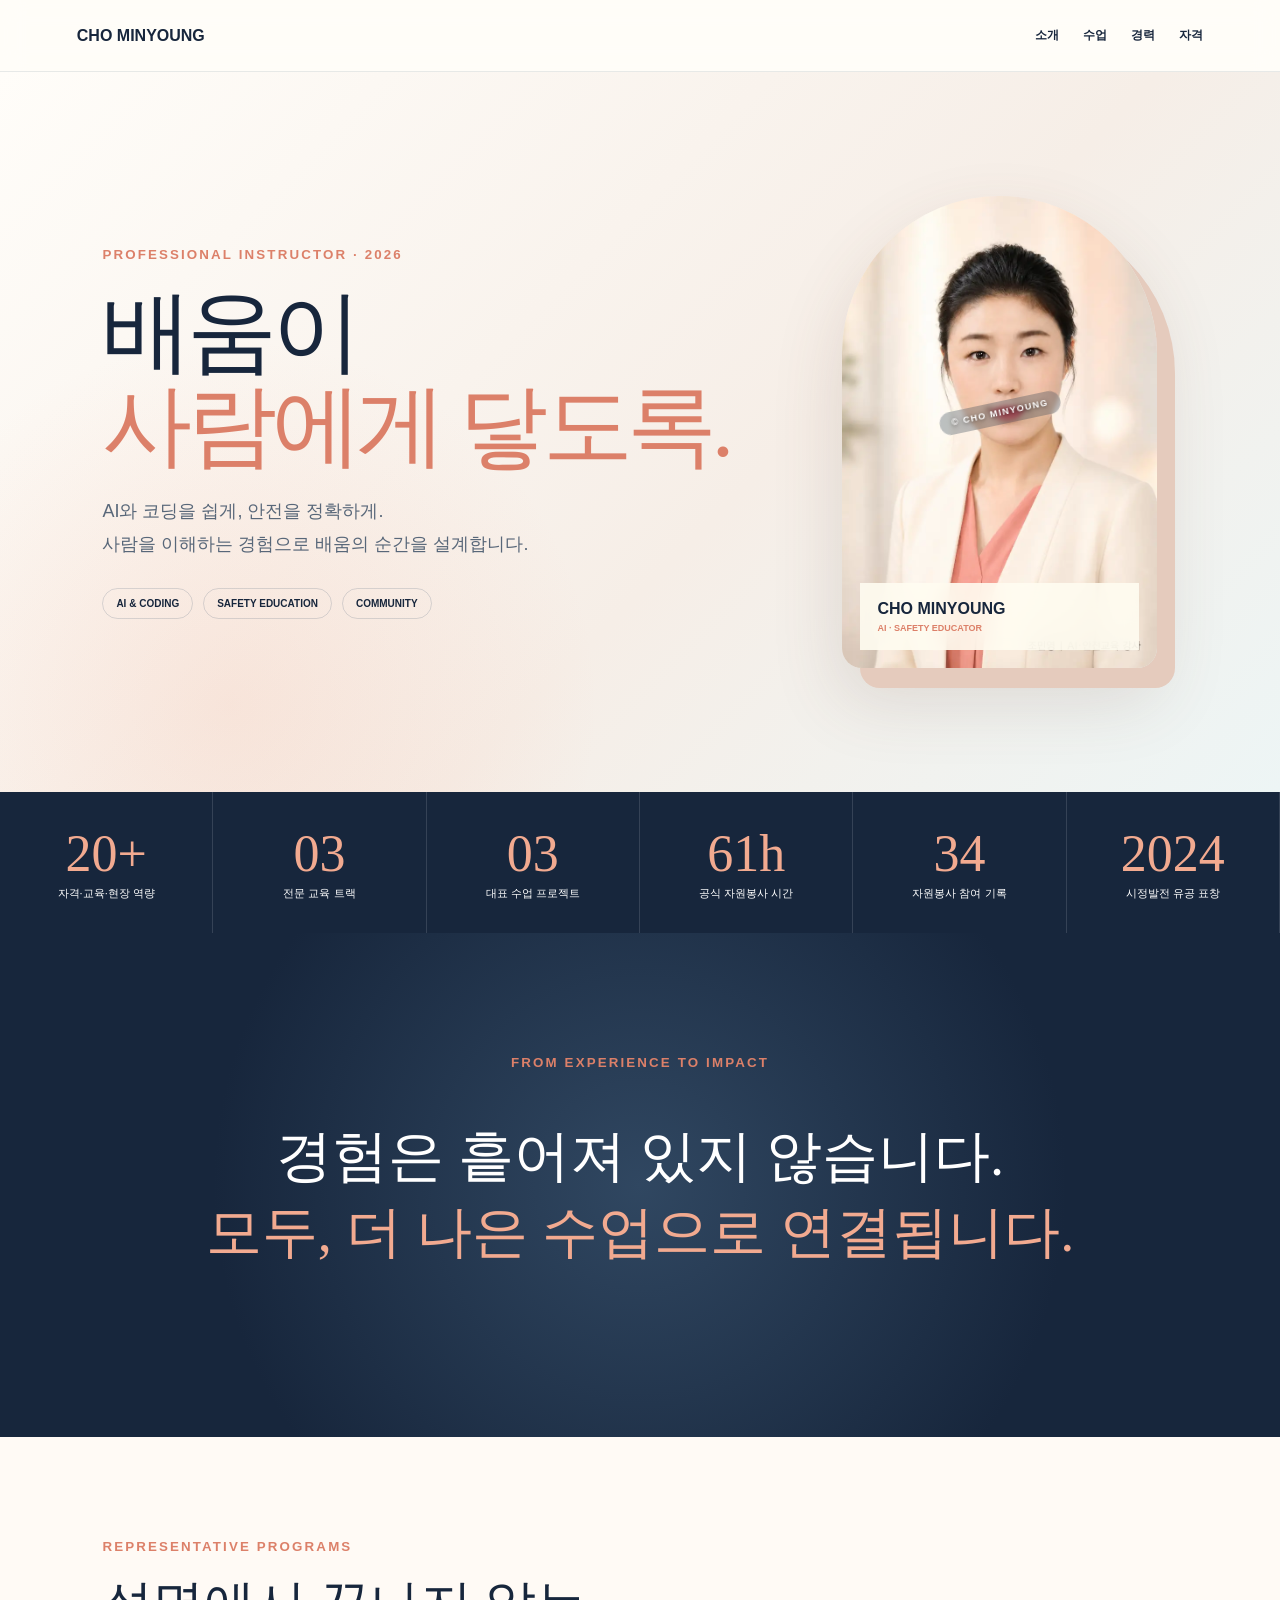
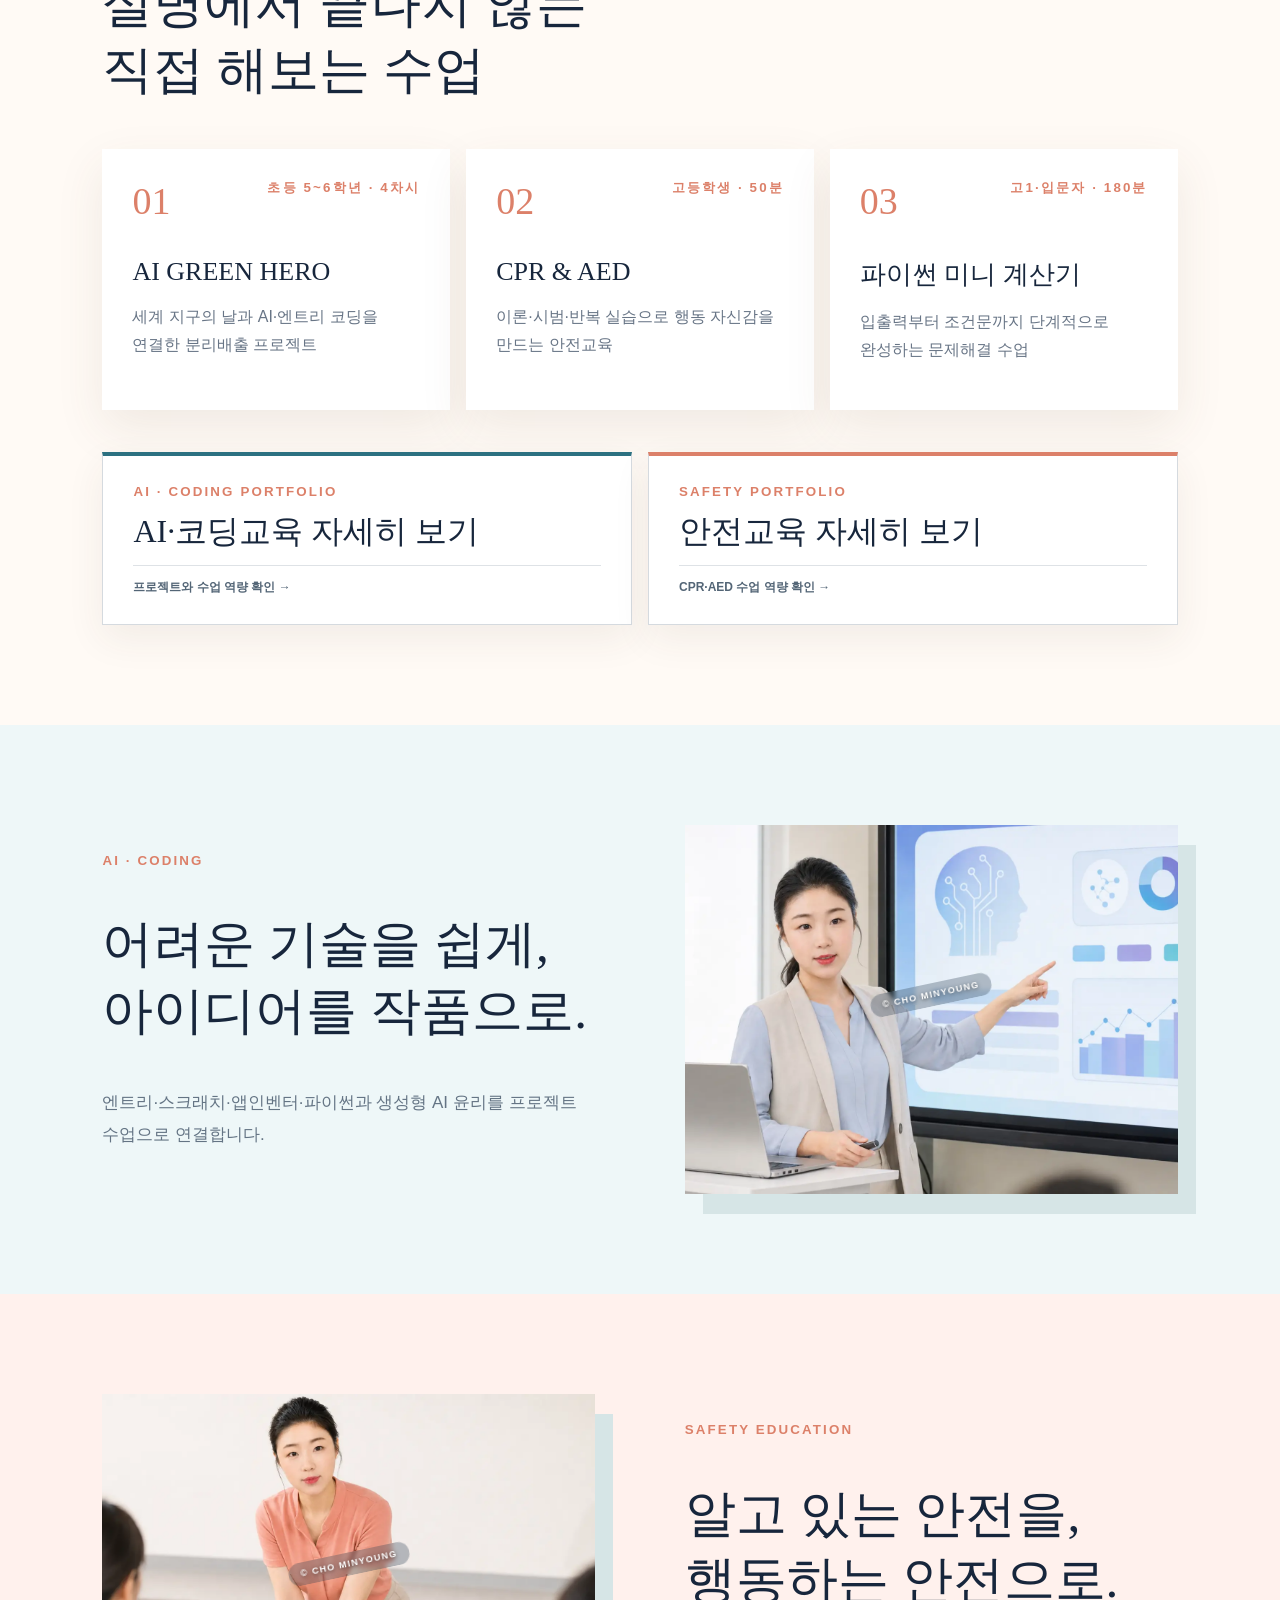
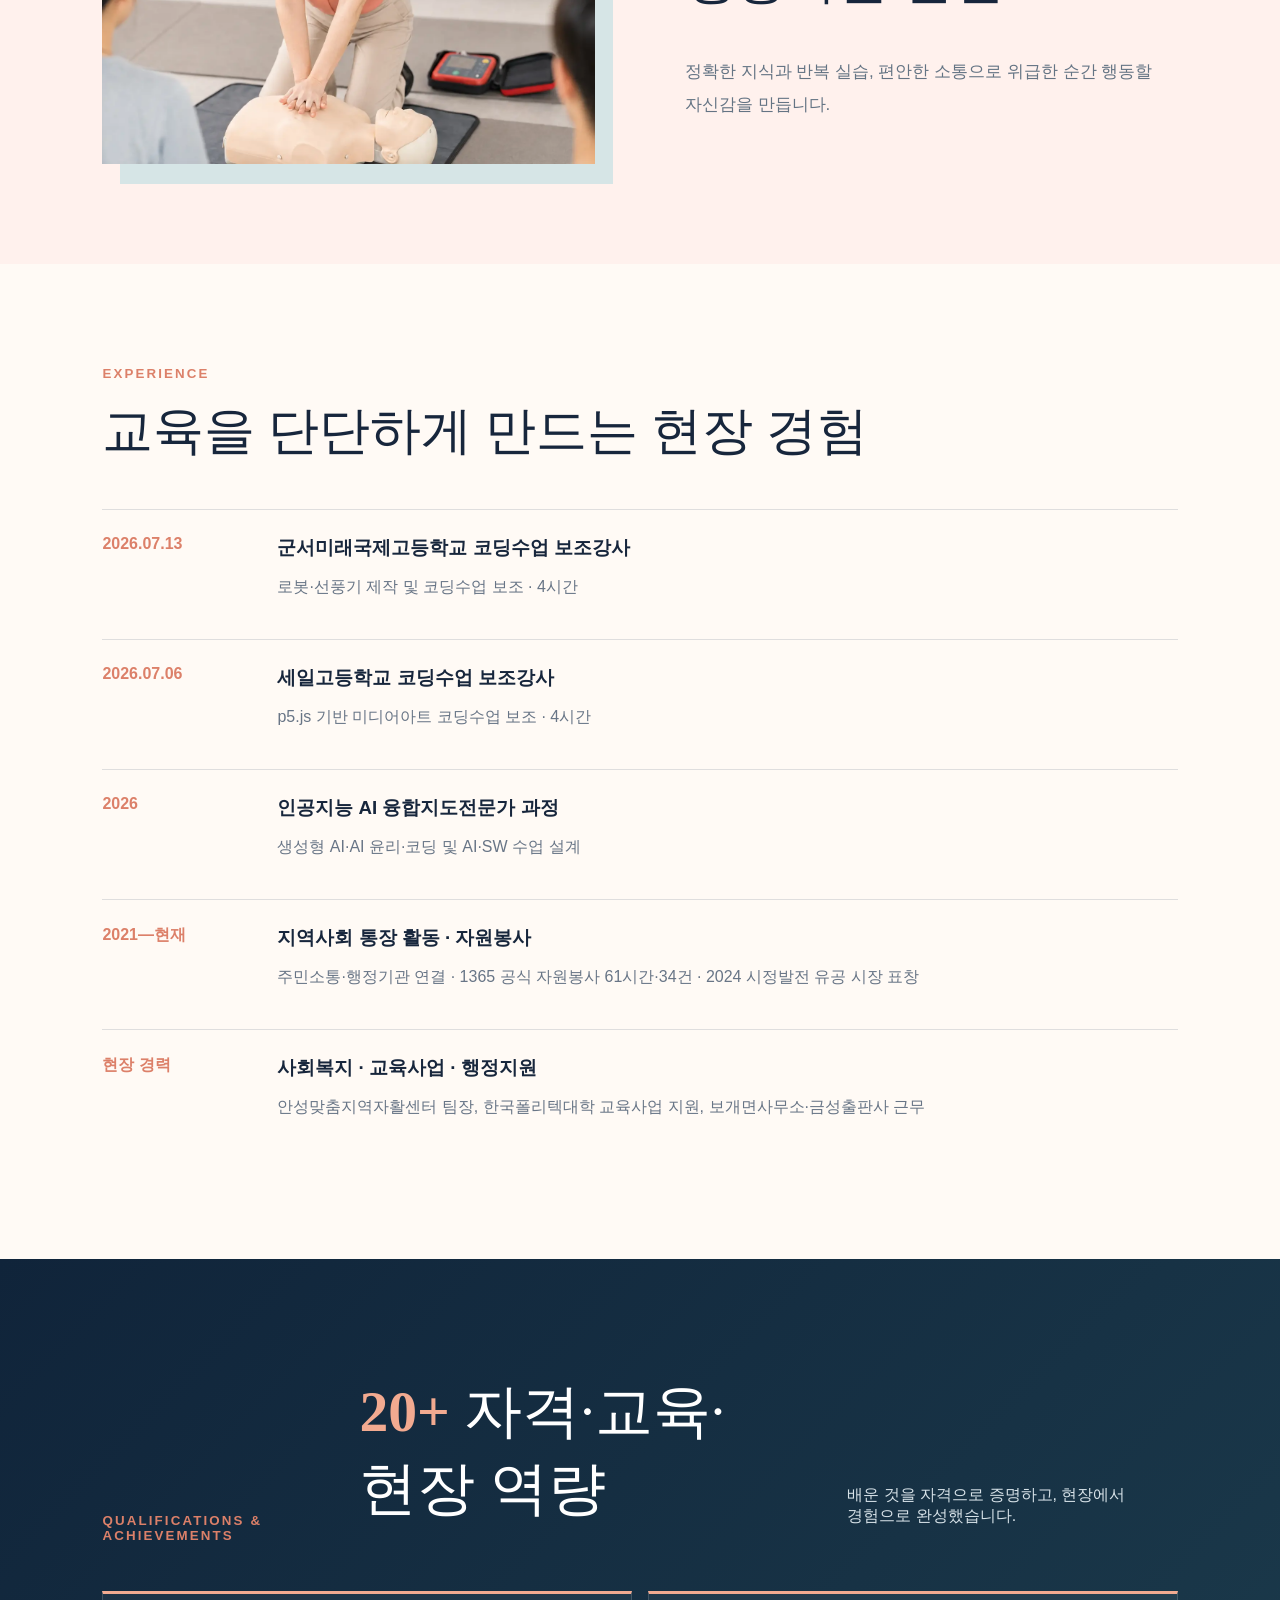
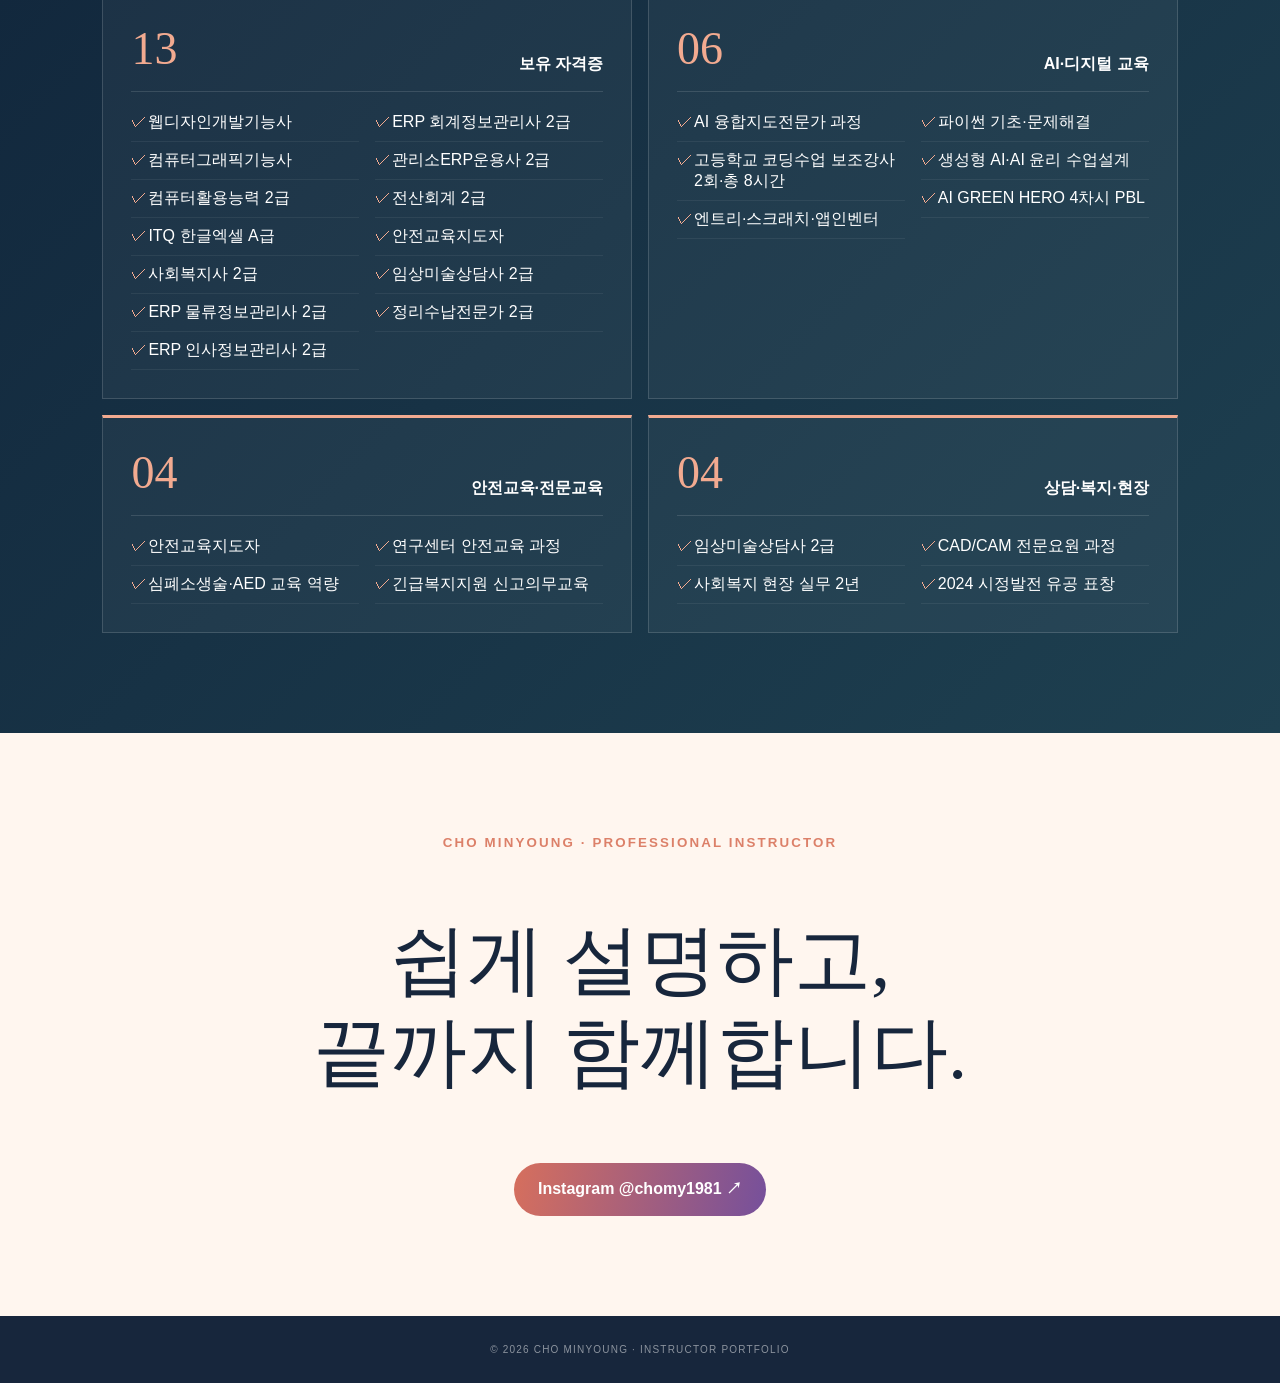
==== commit 140ec0fd: "Refresh CV stylesheet cache" ====
--- a/index.html
+++ b/index.html
@@ -1,4 +1,4 @@
-<!doctype html><html lang="ko"><head><meta charset="utf-8"><meta name="viewport" content="width=device-width,initial-scale=1"><meta name="description" content="AI·코딩교육과 안전교육 전문 조민영 강사 포트폴리오"><title>조민영 강사 포트폴리오</title><link rel="stylesheet" href="style.css?v=20260814-photo-protect"></head><body>
+<!doctype html><html lang="ko"><head><meta charset="utf-8"><meta name="viewport" content="width=device-width,initial-scale=1"><meta name="description" content="AI·코딩교육과 안전교육 전문 조민영 강사 포트폴리오"><title>조민영 강사 포트폴리오</title><link rel="stylesheet" href="style.css?v=20260815-links"></head><body>
 <nav><b>CHO MINYOUNG</b><div><a href="#about">소개</a><a href="#programs">수업</a><a href="#career">경력</a><a href="#credentials">자격</a></div></nav>
 <header class="hero" id="about"><div><small>PROFESSIONAL INSTRUCTOR · 2026</small><h1>배움이<br><em>사람에게 닿도록.</em></h1><p>AI와 코딩을 쉽게, 안전을 정확하게.<br>사람을 이해하는 경험으로 배움의 순간을 설계합니다.</p><div class="chips"><span>AI & CODING</span><span>SAFETY EDUCATION</span><span>COMMUNITY</span></div></div><figure><img src="images/profile.webp" alt="조민영 AI·안전교육 강사"><i class="mark">© CHO MINYOUNG</i><figcaption><b>CHO MINYOUNG</b><span>AI · SAFETY EDUCATOR</span></figcaption></figure></header>
 <section class="stats expanded"><div><b>20+</b><span>자격·교육·현장 역량</span></div><div><b>03</b><span>전문 교육 트랙</span></div><div><b>03</b><span>대표 수업 프로젝트</span></div><div><b>61h</b><span>공식 자원봉사 시간</span></div><div><b>34</b><span>자원봉사 참여 기록</span></div><div><b>2024</b><span>시정발전 유공 표창</span></div></section>
--- a/style.css
+++ b/style.css
@@ -12,3 +12,8 @@
 .mark{left:50%;right:auto;top:46%;bottom:auto;transform:translate(-50%,-50%) rotate(-12deg);white-space:nowrap;padding:7px 12px;background:#26384d4d;font-size:9px;font-weight:800;letter-spacing:.14em;text-shadow:0 1px 4px #0009;backdrop-filter:blur(2px)}
 .hero figure>.mark{left:50%;right:auto;top:46%;bottom:auto}
 @media(max-width:800px){.hero figure{width:min(48vw,190px)}.expertise .photo{width:min(78vw,400px);justify-self:center}.mark,.hero figure>.mark{left:50%;right:auto;top:46%;bottom:auto;font-size:8px;padding:6px 10px}}
+
+
+/* Compact portfolio links — avoids repeating instructor photos */
+.portfolio-links{display:grid;grid-template-columns:1fr 1fr;gap:16px;margin-top:42px}.portfolio-links a{min-height:150px;padding:28px 30px;display:flex;flex-direction:column;justify-content:center;border:1px solid #263f5830;background:#fff;box-shadow:0 14px 36px #46372d12;transition:.25s}.portfolio-links a:hover{transform:translateY(-4px);box-shadow:0 20px 44px #46372d20}.portfolio-links b{margin:12px 0 14px;font:clamp(24px,2.5vw,34px)/1.25 Georgia,"Noto Serif KR",serif}.portfolio-links span{padding-top:13px;border-top:1px solid #263f5826;color:#536576;font-size:12px;font-weight:900}.portfolio-links .ai-link{border-top:4px solid var(--blue)}.portfolio-links .safety-link{border-top:4px solid var(--coral)}
+@media(max-width:800px){.portfolio-links{grid-template-columns:1fr}.portfolio-links a{min-height:130px;padding:24px}.portfolio-links b{font-size:25px}}
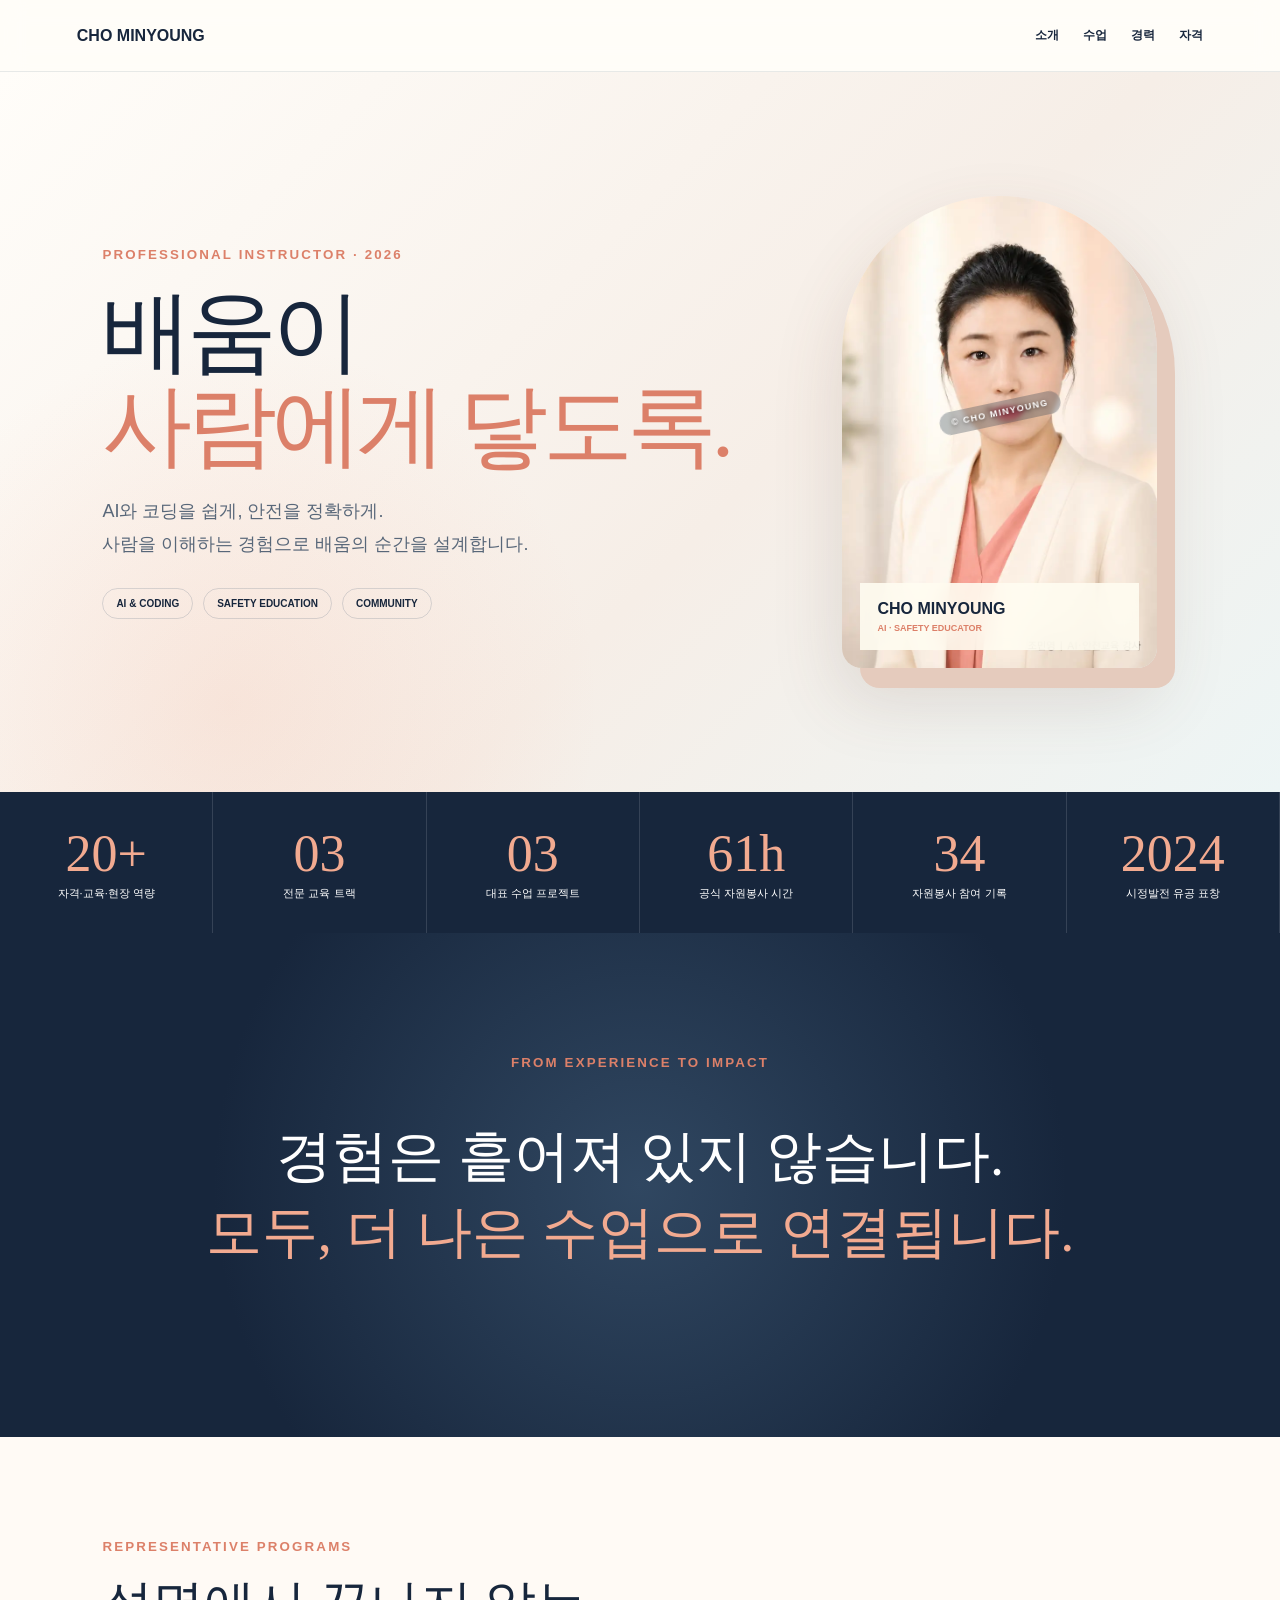
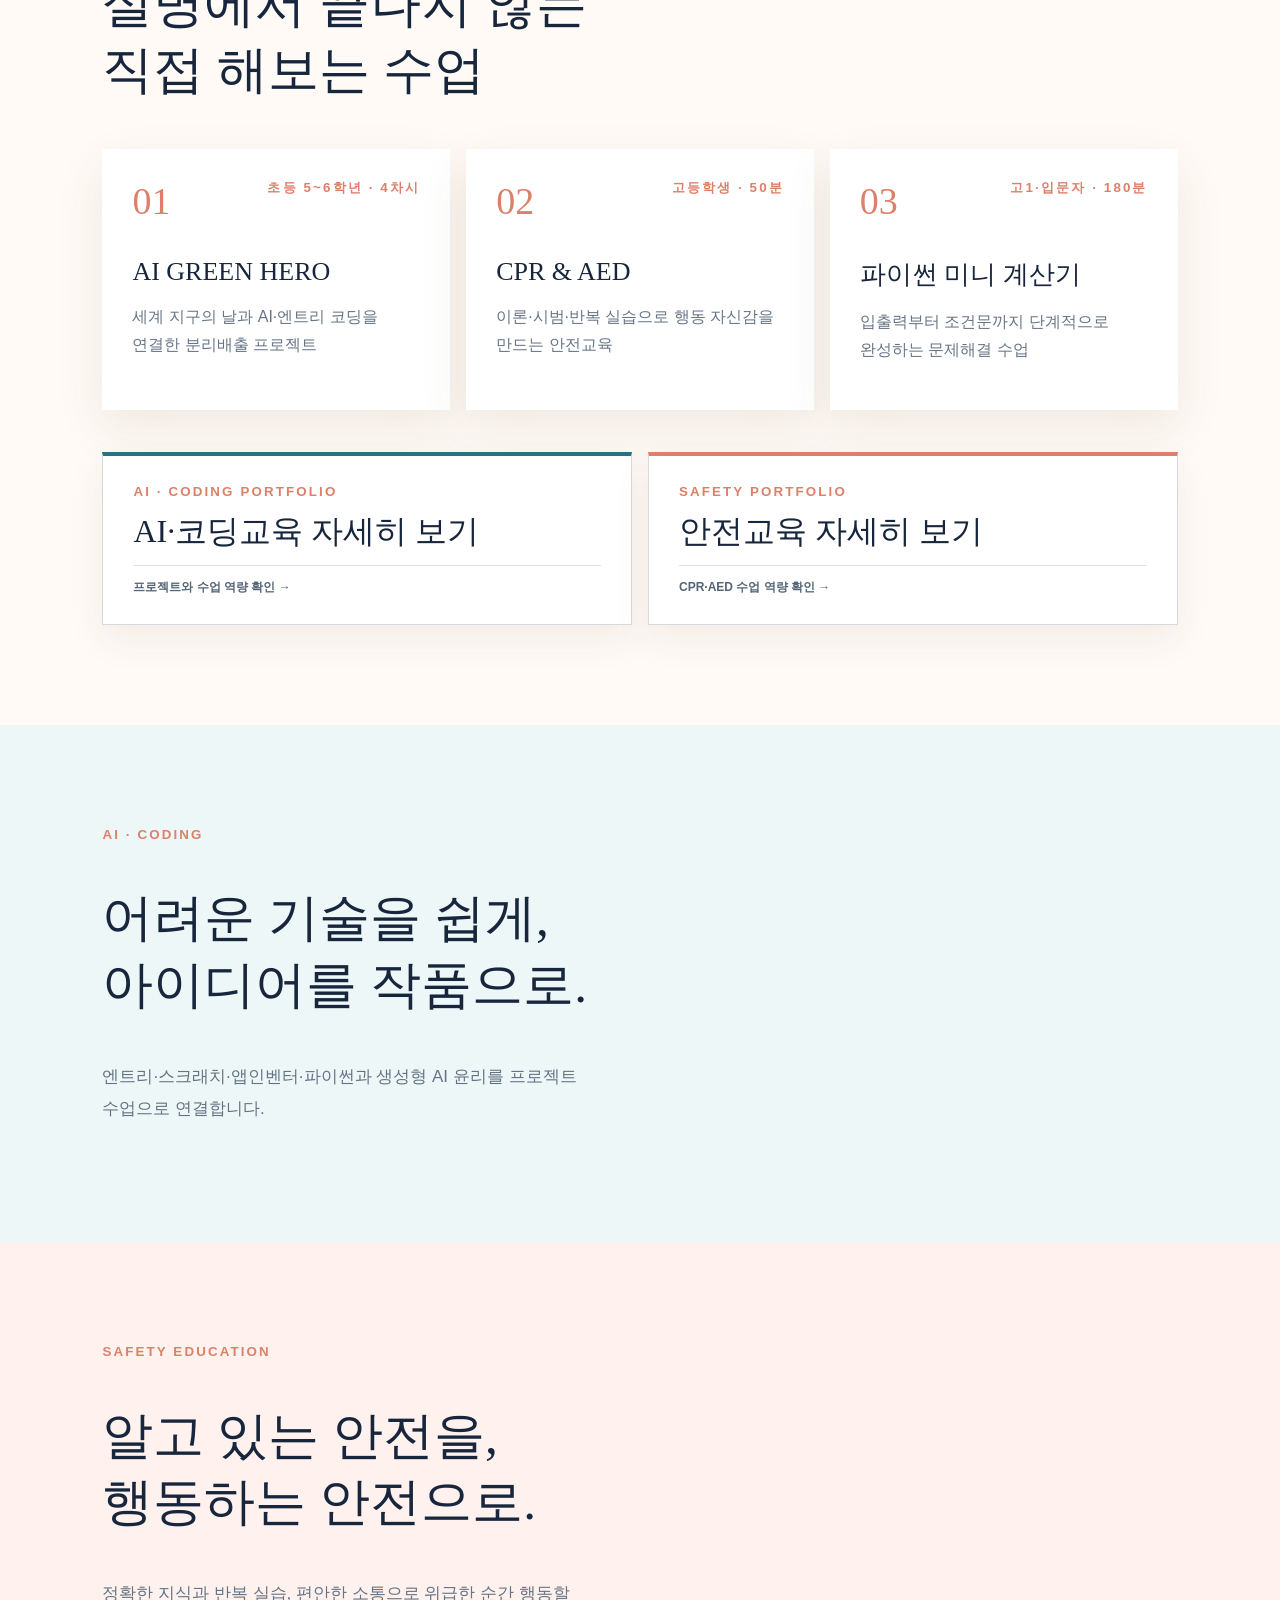
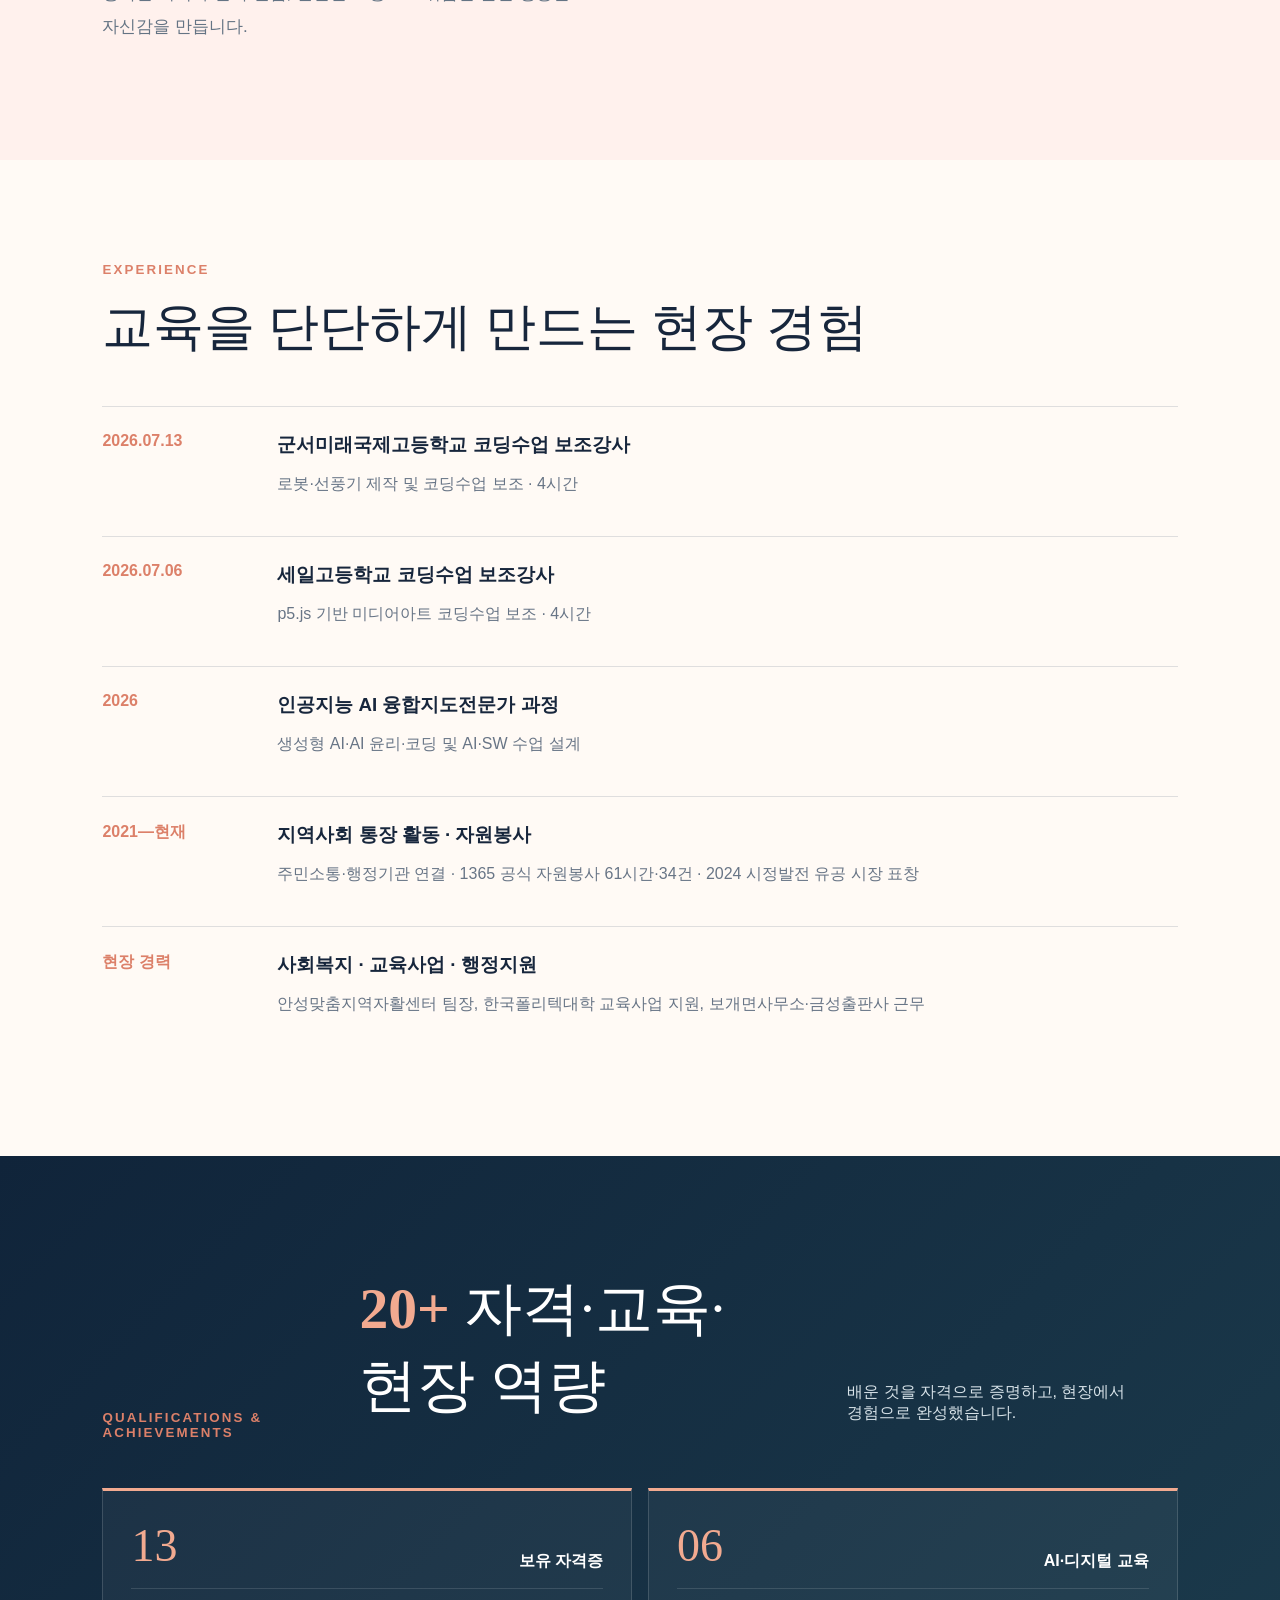
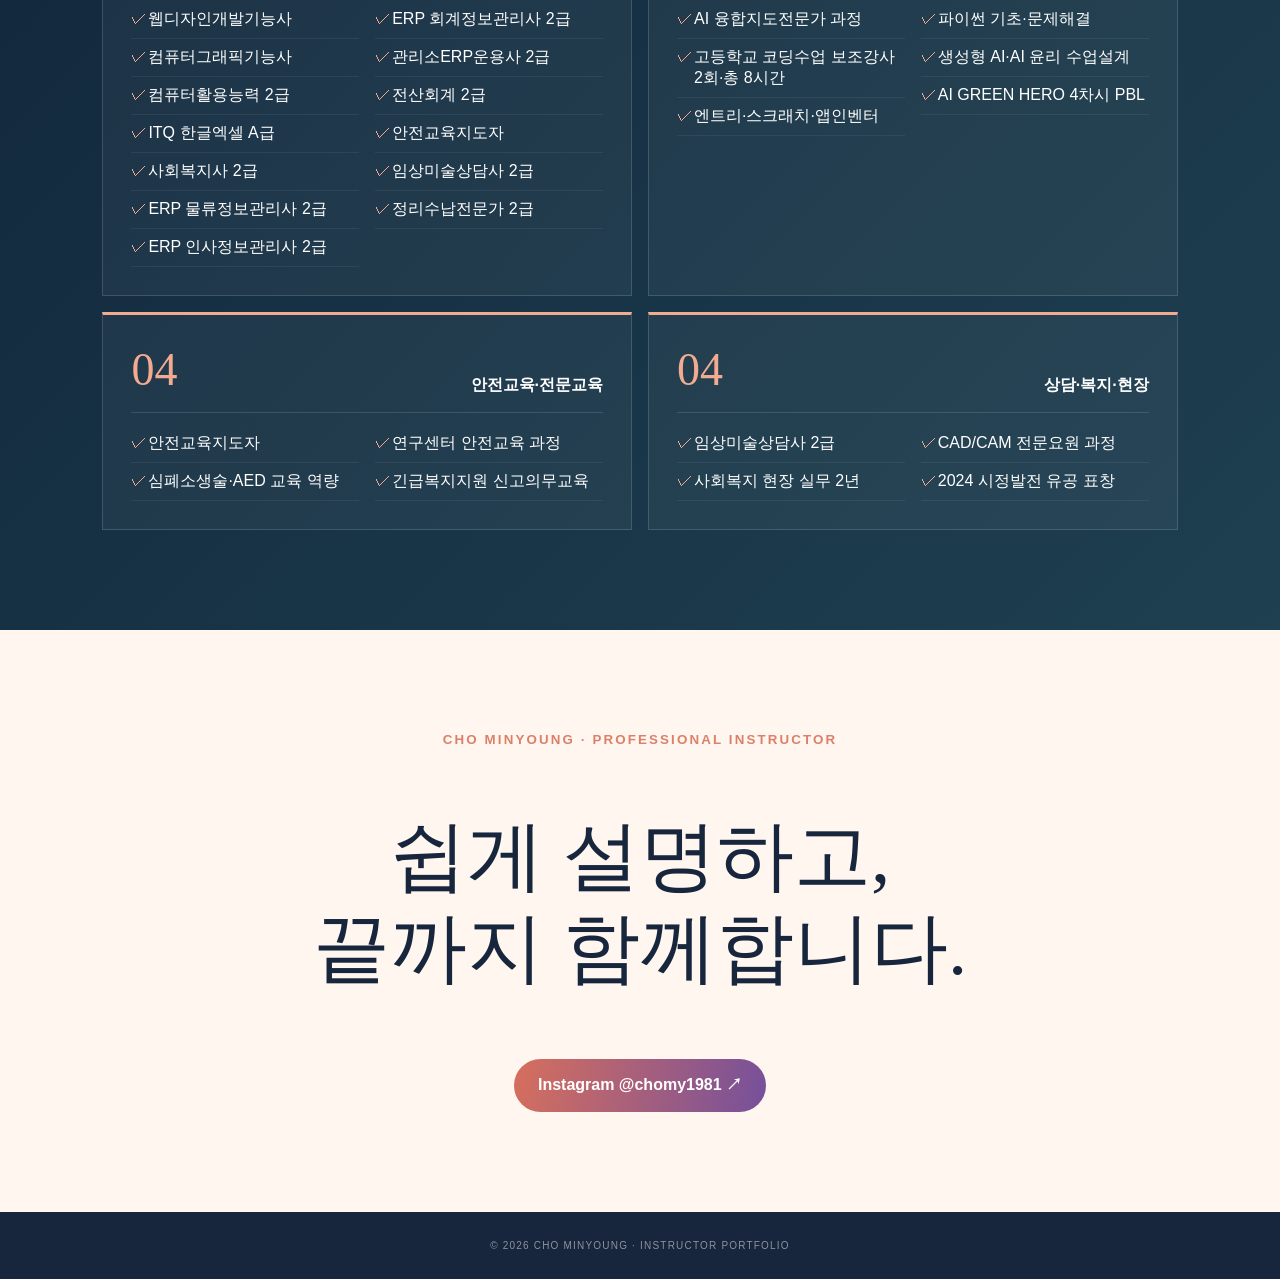
==== commit c21ec082: "Use clickable photo cards and remove duplicate section photos" ====
--- a/index.html
+++ b/index.html
@@ -1,11 +1,11 @@
-<!doctype html><html lang="ko"><head><meta charset="utf-8"><meta name="viewport" content="width=device-width,initial-scale=1"><meta name="description" content="AI·코딩교육과 안전교육 전문 조민영 강사 포트폴리오"><title>조민영 강사 포트폴리오</title><link rel="stylesheet" href="style.css?v=20260815-links"></head><body>
+<!doctype html><html lang="ko"><head><meta charset="utf-8"><meta name="viewport" content="width=device-width,initial-scale=1"><meta name="description" content="AI·코딩교육과 안전교육 전문 조민영 강사 포트폴리오"><title>조민영 강사 포트폴리오</title><link rel="stylesheet" href="style.css?v=20260815-photo-cards"></head><body>
 <nav><b>CHO MINYOUNG</b><div><a href="#about">소개</a><a href="#programs">수업</a><a href="#career">경력</a><a href="#credentials">자격</a></div></nav>
 <header class="hero" id="about"><div><small>PROFESSIONAL INSTRUCTOR · 2026</small><h1>배움이<br><em>사람에게 닿도록.</em></h1><p>AI와 코딩을 쉽게, 안전을 정확하게.<br>사람을 이해하는 경험으로 배움의 순간을 설계합니다.</p><div class="chips"><span>AI & CODING</span><span>SAFETY EDUCATION</span><span>COMMUNITY</span></div></div><figure><img src="images/profile.webp" alt="조민영 AI·안전교육 강사"><i class="mark">© CHO MINYOUNG</i><figcaption><b>CHO MINYOUNG</b><span>AI · SAFETY EDUCATOR</span></figcaption></figure></header>
 <section class="stats expanded"><div><b>20+</b><span>자격·교육·현장 역량</span></div><div><b>03</b><span>전문 교육 트랙</span></div><div><b>03</b><span>대표 수업 프로젝트</span></div><div><b>61h</b><span>공식 자원봉사 시간</span></div><div><b>34</b><span>자원봉사 참여 기록</span></div><div><b>2024</b><span>시정발전 유공 표창</span></div></section>
 <section class="statement"><small>FROM EXPERIENCE TO IMPACT</small><h2>경험은 흩어져 있지 않습니다.<em>모두, 더 나은 수업으로 연결됩니다.</em></h2></section>
-<section class="section" id="programs"><header><small>REPRESENTATIVE PROGRAMS</small><h2>설명에서 끝나지 않는<br>직접 해보는 수업</h2></header><div class="cards"><article><b>01</b><small>초등 5~6학년 · 4차시</small><h3>AI GREEN HERO</h3><p>세계 지구의 날과 AI·엔트리 코딩을 연결한 분리배출 프로젝트</p></article><article><b>02</b><small>고등학생 · 50분</small><h3>CPR & AED</h3><p>이론·시범·반복 실습으로 행동 자신감을 만드는 안전교육</p></article><article><b>03</b><small>고1·입문자 · 180분</small><h3>파이썬 미니 계산기</h3><p>입출력부터 조건문까지 단계적으로 완성하는 문제해결 수업</p></article></div><div class="portfolio-links"><a class="ai-link" href="https://minyoung-instructor-portfolio.snowyan81.chatgpt.site/ai"><small>AI · CODING PORTFOLIO</small><b>AI·코딩교육 자세히 보기</b><span>프로젝트와 수업 역량 확인 →</span></a><a class="safety-link" href="https://minyoung-instructor-portfolio.snowyan81.chatgpt.site/safety"><small>SAFETY PORTFOLIO</small><b>안전교육 자세히 보기</b><span>CPR·AED 수업 역량 확인 →</span></a></div></section>
-<section class="expertise" id="ai"><div><small>AI · CODING</small><h2>어려운 기술을 쉽게,<br>아이디어를 작품으로.</h2><p>엔트리·스크래치·앱인벤터·파이썬과 생성형 AI 윤리를 프로젝트 수업으로 연결합니다.</p></div><figure class="photo"><img src="images/ai.webp" alt="AI 화면을 설명하는 조민영 강사"><i class="mark">© CHO MINYOUNG</i></figure></section>
-<section class="expertise reverse" id="safety"><figure class="photo"><img src="images/safety.webp" alt="심폐소생술을 시범 보이는 조민영 강사"><i class="mark">© CHO MINYOUNG</i></figure><div><small>SAFETY EDUCATION</small><h2>알고 있는 안전을,<br>행동하는 안전으로.</h2><p>정확한 지식과 반복 실습, 편안한 소통으로 위급한 순간 행동할 자신감을 만듭니다.</p></div></section>
+<section class="section" id="programs"><header><small>REPRESENTATIVE PROGRAMS</small><h2>설명에서 끝나지 않는<br>직접 해보는 수업</h2></header><div class="cards"><article><b>01</b><small>초등 5~6학년 · 4차시</small><h3>AI GREEN HERO</h3><p>세계 지구의 날과 AI·엔트리 코딩을 연결한 분리배출 프로젝트</p></article><article><b>02</b><small>고등학생 · 50분</small><h3>CPR & AED</h3><p>이론·시범·반복 실습으로 행동 자신감을 만드는 안전교육</p></article><article><b>03</b><small>고1·입문자 · 180분</small><h3>파이썬 미니 계산기</h3><p>입출력부터 조건문까지 단계적으로 완성하는 문제해결 수업</p></article></div><div class="portfolio-links visual-cards"><a class="ai-link" href="https://minyoung-instructor-portfolio.snowyan81.chatgpt.site/ai"><small>AI · CODING PORTFOLIO</small><b>AI·코딩교육 자세히 보기</b><span>프로젝트와 수업 역량 확인 →</span></a><a class="safety-link" href="https://minyoung-instructor-portfolio.snowyan81.chatgpt.site/safety"><small>SAFETY PORTFOLIO</small><b>안전교육 자세히 보기</b><span>CPR·AED 수업 역량 확인 →</span></a></div></section>
+<section class="expertise text-only" id="ai"><div><small>AI · CODING</small><h2>어려운 기술을 쉽게,<br>아이디어를 작품으로.</h2><p>엔트리·스크래치·앱인벤터·파이썬과 생성형 AI 윤리를 프로젝트 수업으로 연결합니다.</p></div></section>
+<section class="expertise reverse text-only" id="safety"><div><small>SAFETY EDUCATION</small><h2>알고 있는 안전을,<br>행동하는 안전으로.</h2><p>정확한 지식과 반복 실습, 편안한 소통으로 위급한 순간 행동할 자신감을 만듭니다.</p></div></section>
 <section class="section career" id="career"><header><small>EXPERIENCE</small><h2>교육을 단단하게 만드는 현장 경험</h2></header><article><b>2026.07.13</b><div><h3>군서미래국제고등학교 코딩수업 보조강사</h3><p>로봇·선풍기 제작 및 코딩수업 보조 · 4시간</p></div></article><article><b>2026.07.06</b><div><h3>세일고등학교 코딩수업 보조강사</h3><p>p5.js 기반 미디어아트 코딩수업 보조 · 4시간</p></div></article><article><b>2026</b><div><h3>인공지능 AI 융합지도전문가 과정</h3><p>생성형 AI·AI 윤리·코딩 및 AI·SW 수업 설계</p></div></article><article><b>2021—현재</b><div><h3>지역사회 통장 활동 · 자원봉사</h3><p>주민소통·행정기관 연결 · 1365 공식 자원봉사 61시간·34건 · 2024 시정발전 유공 시장 표창</p></div></article><article><b>현장 경력</b><div><h3>사회복지 · 교육사업 · 행정지원</h3><p>안성맞춤지역자활센터 팀장, 한국폴리텍대학 교육사업 지원, 보개면사무소·금성출판사 근무</p></div></article></section>
 <section class="credentials" id="credentials"><header><small>QUALIFICATIONS & ACHIEVEMENTS</small><h2><strong>20+</strong> 자격·교육·현장 역량</h2><p>배운 것을 자격으로 증명하고, 현장에서 경험으로 완성했습니다.</p></header><div class="credential-grid" id="credentialGrid"></div></section>
 <section class="contact"><small>CHO MINYOUNG · PROFESSIONAL INSTRUCTOR</small><h2>쉽게 설명하고,<br>끝까지 함께합니다.</h2><a href="https://www.instagram.com/chomy1981" target="_blank" rel="noreferrer">Instagram @chomy1981 ↗</a></section><footer>© 2026 CHO MINYOUNG · INSTRUCTOR PORTFOLIO</footer><script src="script.js"></script></body></html>
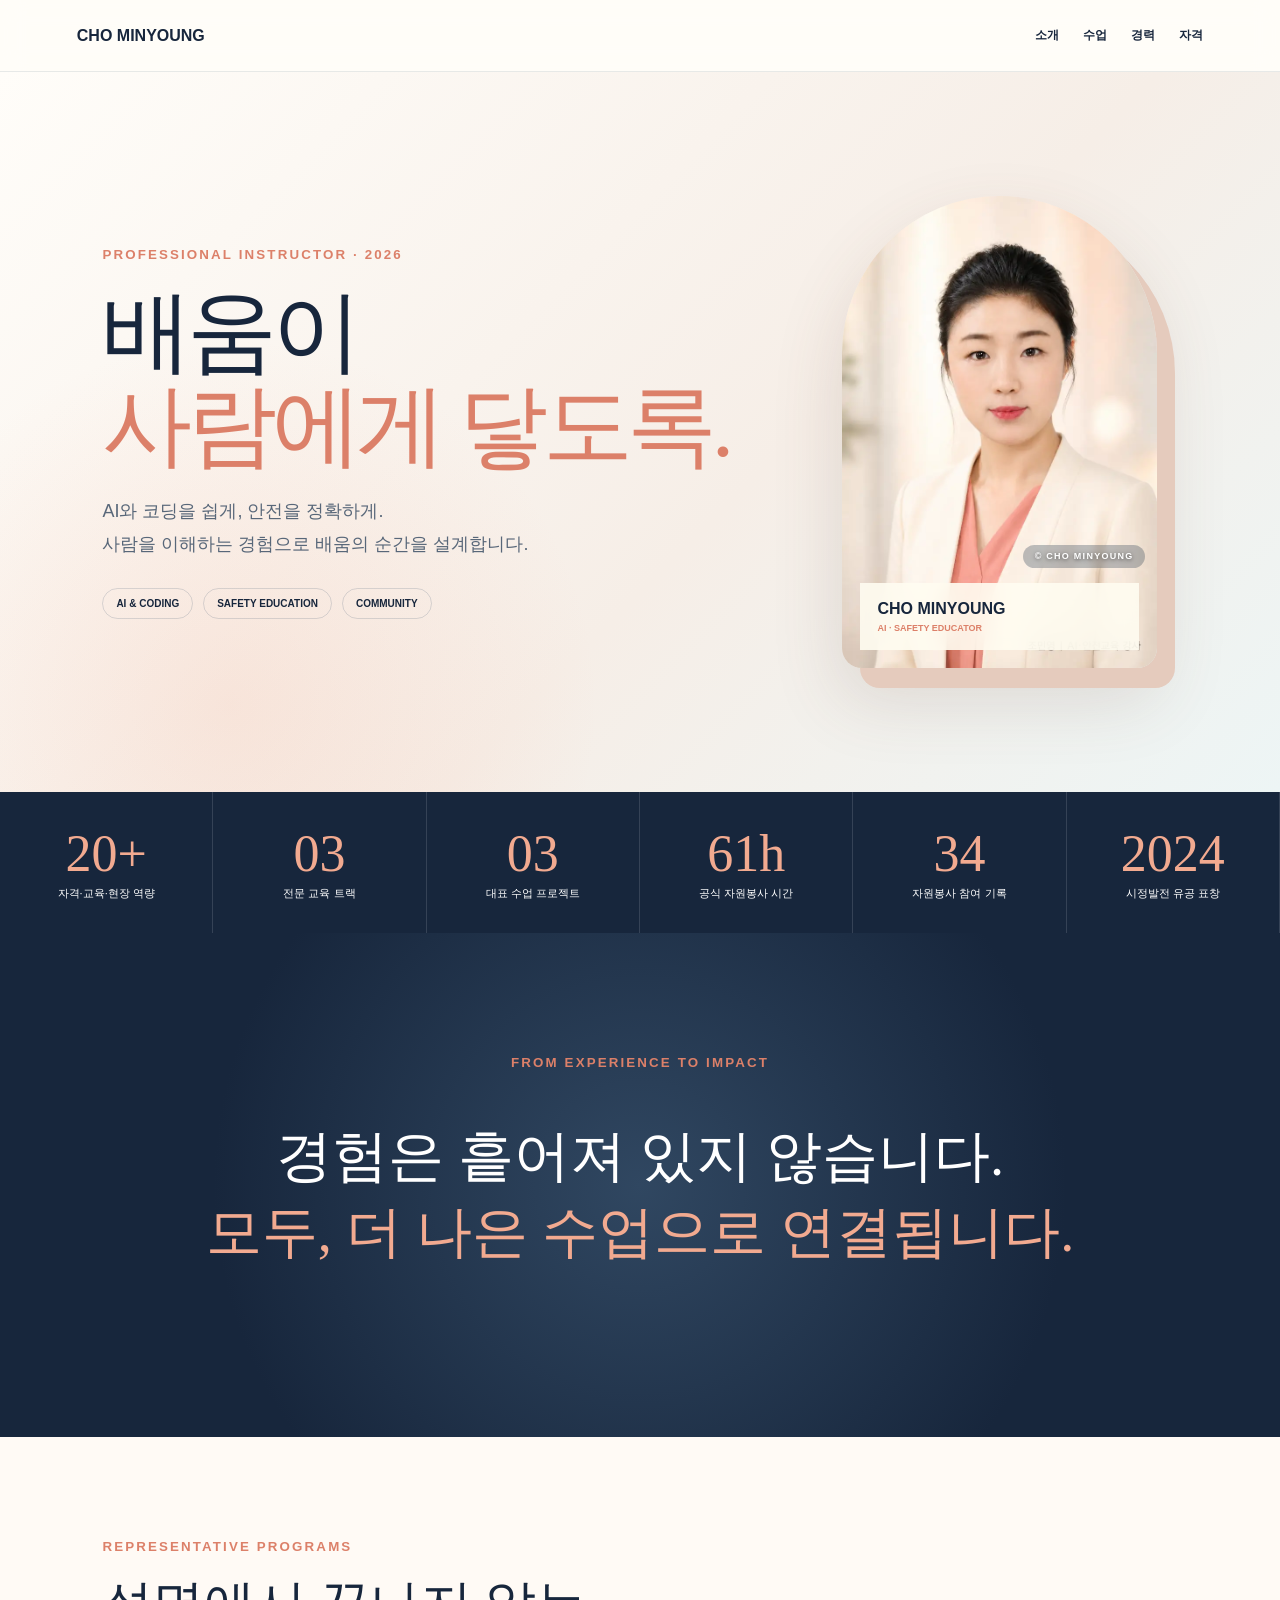
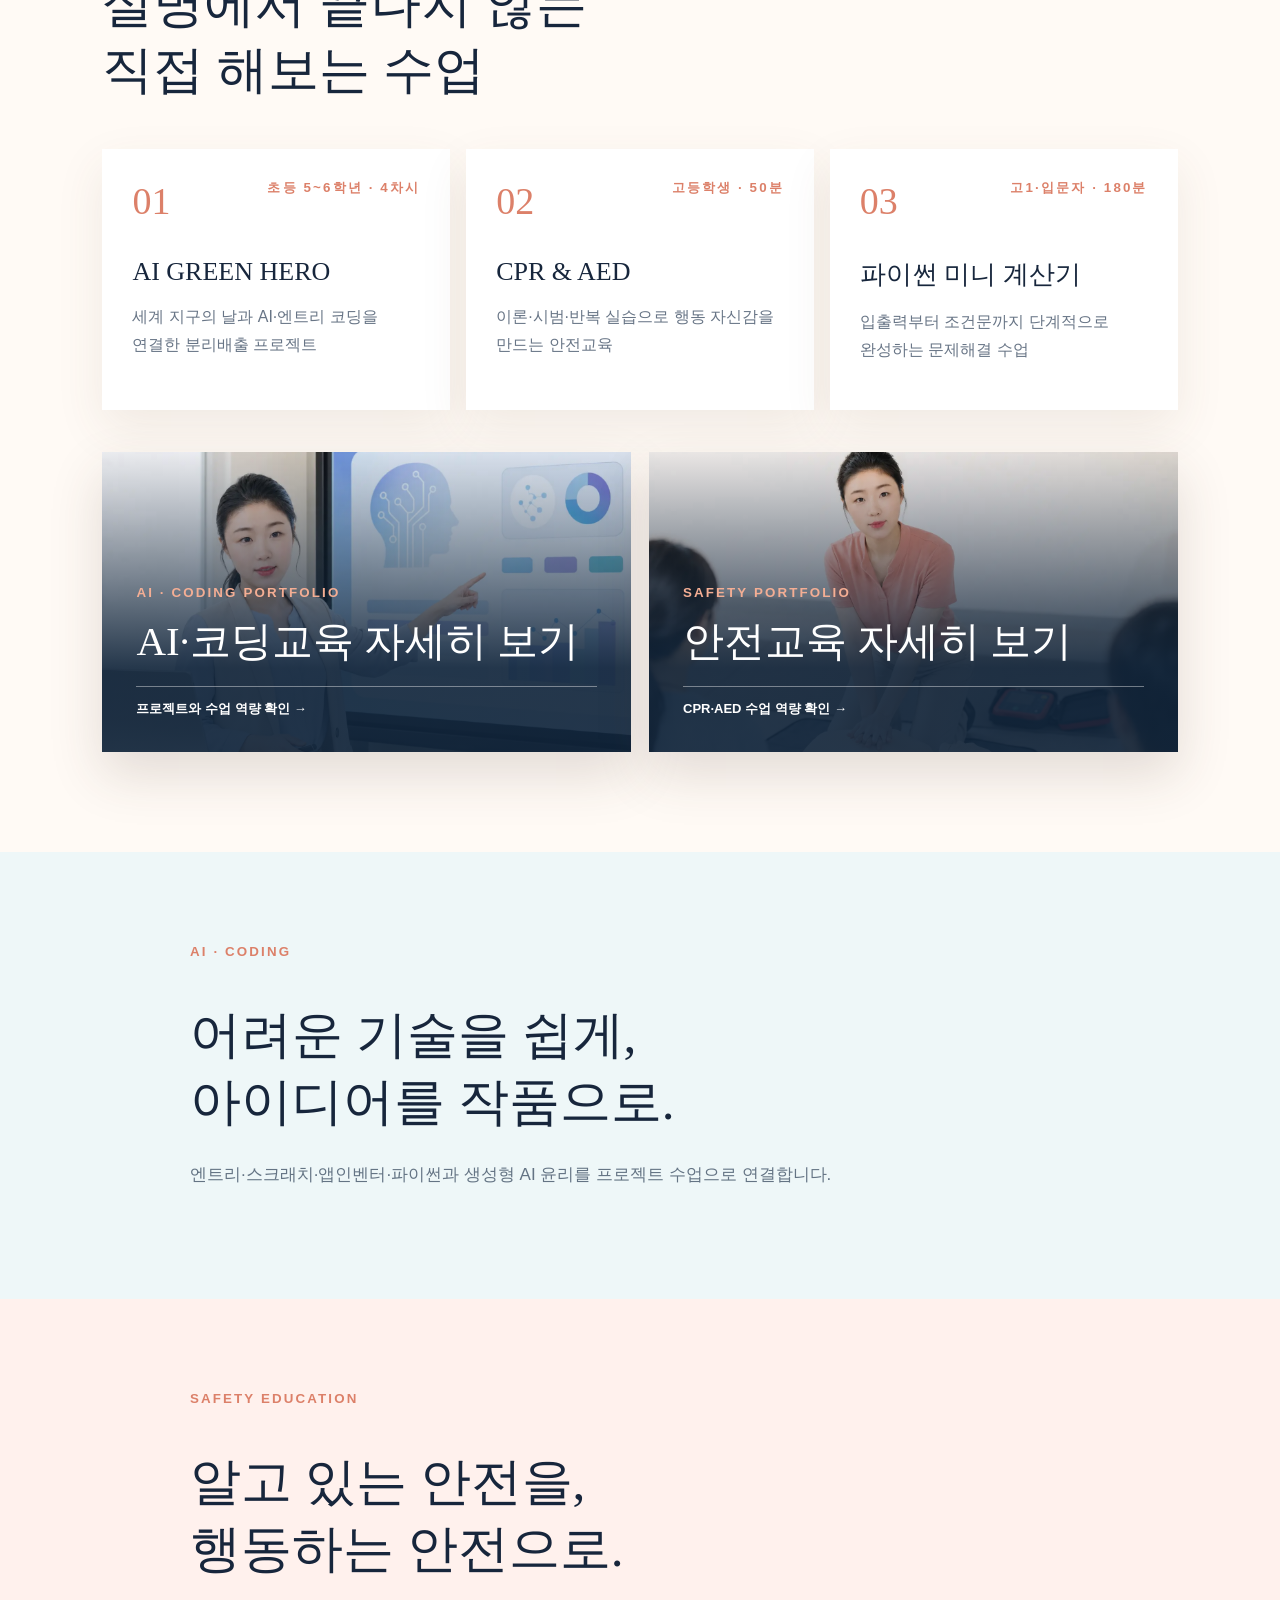
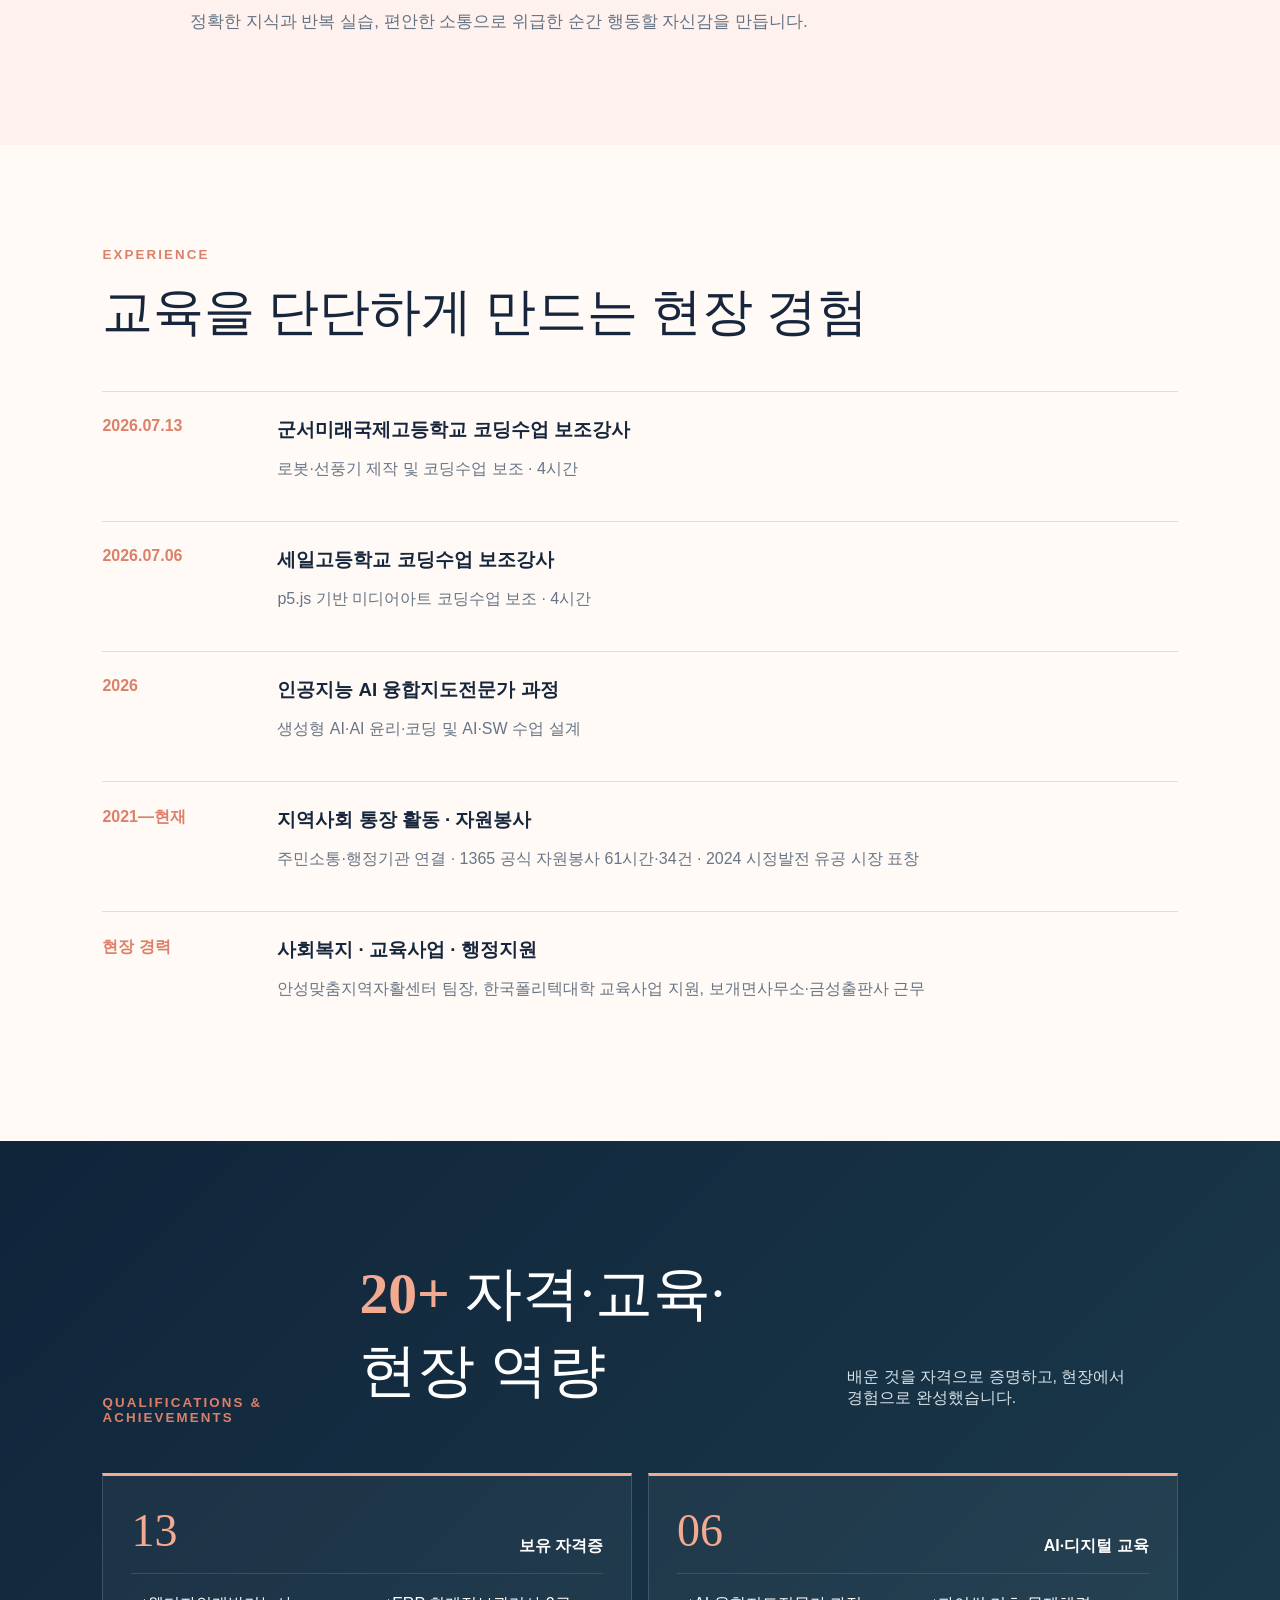
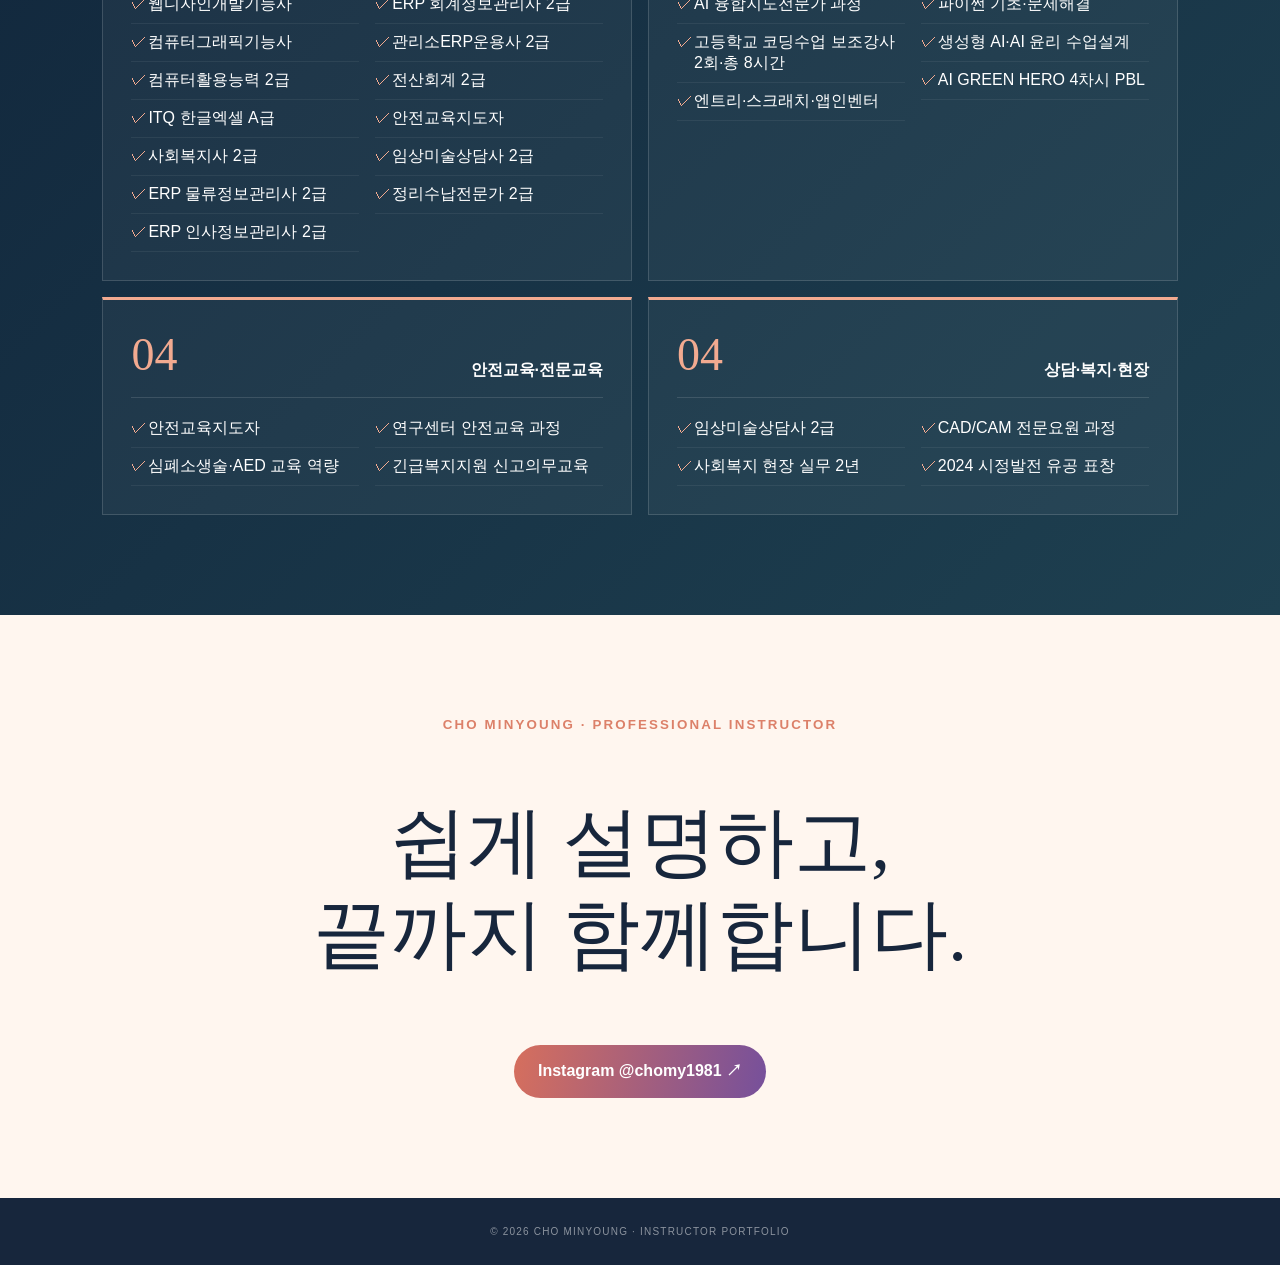
==== commit b5eb1e92: "Point AI portfolio card to GitHub Pages detail page" ====
--- a/index.html
+++ b/index.html
@@ -3,7 +3,7 @@
 <header class="hero" id="about"><div><small>PROFESSIONAL INSTRUCTOR · 2026</small><h1>배움이<br><em>사람에게 닿도록.</em></h1><p>AI와 코딩을 쉽게, 안전을 정확하게.<br>사람을 이해하는 경험으로 배움의 순간을 설계합니다.</p><div class="chips"><span>AI & CODING</span><span>SAFETY EDUCATION</span><span>COMMUNITY</span></div></div><figure><img src="images/profile.webp" alt="조민영 AI·안전교육 강사"><i class="mark">© CHO MINYOUNG</i><figcaption><b>CHO MINYOUNG</b><span>AI · SAFETY EDUCATOR</span></figcaption></figure></header>
 <section class="stats expanded"><div><b>20+</b><span>자격·교육·현장 역량</span></div><div><b>03</b><span>전문 교육 트랙</span></div><div><b>03</b><span>대표 수업 프로젝트</span></div><div><b>61h</b><span>공식 자원봉사 시간</span></div><div><b>34</b><span>자원봉사 참여 기록</span></div><div><b>2024</b><span>시정발전 유공 표창</span></div></section>
 <section class="statement"><small>FROM EXPERIENCE TO IMPACT</small><h2>경험은 흩어져 있지 않습니다.<em>모두, 더 나은 수업으로 연결됩니다.</em></h2></section>
-<section class="section" id="programs"><header><small>REPRESENTATIVE PROGRAMS</small><h2>설명에서 끝나지 않는<br>직접 해보는 수업</h2></header><div class="cards"><article><b>01</b><small>초등 5~6학년 · 4차시</small><h3>AI GREEN HERO</h3><p>세계 지구의 날과 AI·엔트리 코딩을 연결한 분리배출 프로젝트</p></article><article><b>02</b><small>고등학생 · 50분</small><h3>CPR & AED</h3><p>이론·시범·반복 실습으로 행동 자신감을 만드는 안전교육</p></article><article><b>03</b><small>고1·입문자 · 180분</small><h3>파이썬 미니 계산기</h3><p>입출력부터 조건문까지 단계적으로 완성하는 문제해결 수업</p></article></div><div class="portfolio-links visual-cards"><a class="ai-link" href="https://minyoung-instructor-portfolio.snowyan81.chatgpt.site/ai"><small>AI · CODING PORTFOLIO</small><b>AI·코딩교육 자세히 보기</b><span>프로젝트와 수업 역량 확인 →</span></a><a class="safety-link" href="https://minyoung-instructor-portfolio.snowyan81.chatgpt.site/safety"><small>SAFETY PORTFOLIO</small><b>안전교육 자세히 보기</b><span>CPR·AED 수업 역량 확인 →</span></a></div></section>
+<section class="section" id="programs"><header><small>REPRESENTATIVE PROGRAMS</small><h2>설명에서 끝나지 않는<br>직접 해보는 수업</h2></header><div class="cards"><article><b>01</b><small>초등 5~6학년 · 4차시</small><h3>AI GREEN HERO</h3><p>세계 지구의 날과 AI·엔트리 코딩을 연결한 분리배출 프로젝트</p></article><article><b>02</b><small>고등학생 · 50분</small><h3>CPR & AED</h3><p>이론·시범·반복 실습으로 행동 자신감을 만드는 안전교육</p></article><article><b>03</b><small>고1·입문자 · 180분</small><h3>파이썬 미니 계산기</h3><p>입출력부터 조건문까지 단계적으로 완성하는 문제해결 수업</p></article></div><div class="portfolio-links visual-cards"><a class="ai-link" href="ai-portfolio.html"><small>AI · CODING PORTFOLIO</small><b>AI·코딩교육 자세히 보기</b><span>프로젝트와 수업 역량 확인 →</span></a><a class="safety-link" href="https://minyoung-instructor-portfolio.snowyan81.chatgpt.site/safety"><small>SAFETY PORTFOLIO</small><b>안전교육 자세히 보기</b><span>CPR·AED 수업 역량 확인 →</span></a></div></section>
 <section class="expertise text-only" id="ai"><div><small>AI · CODING</small><h2>어려운 기술을 쉽게,<br>아이디어를 작품으로.</h2><p>엔트리·스크래치·앱인벤터·파이썬과 생성형 AI 윤리를 프로젝트 수업으로 연결합니다.</p></div></section>
 <section class="expertise reverse text-only" id="safety"><div><small>SAFETY EDUCATION</small><h2>알고 있는 안전을,<br>행동하는 안전으로.</h2><p>정확한 지식과 반복 실습, 편안한 소통으로 위급한 순간 행동할 자신감을 만듭니다.</p></div></section>
 <section class="section career" id="career"><header><small>EXPERIENCE</small><h2>교육을 단단하게 만드는 현장 경험</h2></header><article><b>2026.07.13</b><div><h3>군서미래국제고등학교 코딩수업 보조강사</h3><p>로봇·선풍기 제작 및 코딩수업 보조 · 4시간</p></div></article><article><b>2026.07.06</b><div><h3>세일고등학교 코딩수업 보조강사</h3><p>p5.js 기반 미디어아트 코딩수업 보조 · 4시간</p></div></article><article><b>2026</b><div><h3>인공지능 AI 융합지도전문가 과정</h3><p>생성형 AI·AI 윤리·코딩 및 AI·SW 수업 설계</p></div></article><article><b>2021—현재</b><div><h3>지역사회 통장 활동 · 자원봉사</h3><p>주민소통·행정기관 연결 · 1365 공식 자원봉사 61시간·34건 · 2024 시정발전 유공 시장 표창</p></div></article><article><b>현장 경력</b><div><h3>사회복지 · 교육사업 · 행정지원</h3><p>안성맞춤지역자활센터 팀장, 한국폴리텍대학 교육사업 지원, 보개면사무소·금성출판사 근무</p></div></article></section>
--- a/style.css
+++ b/style.css
@@ -4,7 +4,6 @@
 
 .stats.expanded{grid-template-columns:repeat(6,1fr)}
 @media(max-width:800px){.stats.expanded{grid-template-columns:repeat(2,1fr)}.hero figure{aspect-ratio:719/1080}.hero img{object-fit:contain;object-position:center top}.expertise .photo img{aspect-ratio:3/2;object-fit:contain;object-position:center top;background:#f3eee8}.banners a{aspect-ratio:3/2;min-height:0;background-position:center top}}
-
 
 /* Photo protection — preserve the original CV design */
 .hero figure{width:min(315px,100%);justify-self:center}
@@ -13,7 +12,25 @@
 .hero figure>.mark{left:50%;right:auto;top:46%;bottom:auto}
 @media(max-width:800px){.hero figure{width:min(48vw,190px)}.expertise .photo{width:min(78vw,400px);justify-self:center}.mark,.hero figure>.mark{left:50%;right:auto;top:46%;bottom:auto;font-size:8px;padding:6px 10px}}
 
-
 /* Compact portfolio links — avoids repeating instructor photos */
 .portfolio-links{display:grid;grid-template-columns:1fr 1fr;gap:16px;margin-top:42px}.portfolio-links a{min-height:150px;padding:28px 30px;display:flex;flex-direction:column;justify-content:center;border:1px solid #263f5830;background:#fff;box-shadow:0 14px 36px #46372d12;transition:.25s}.portfolio-links a:hover{transform:translateY(-4px);box-shadow:0 20px 44px #46372d20}.portfolio-links b{margin:12px 0 14px;font:clamp(24px,2.5vw,34px)/1.25 Georgia,"Noto Serif KR",serif}.portfolio-links span{padding-top:13px;border-top:1px solid #263f5826;color:#536576;font-size:12px;font-weight:900}.portfolio-links .ai-link{border-top:4px solid var(--blue)}.portfolio-links .safety-link{border-top:4px solid var(--coral)}
 @media(max-width:800px){.portfolio-links{grid-template-columns:1fr}.portfolio-links a{min-height:130px;padding:24px}.portfolio-links b{font-size:25px}}
+
+/* Photo-led portfolio cards, with duplicate body photos removed */
+.portfolio-links.visual-cards{grid-template-columns:1fr 1fr;gap:18px}
+.portfolio-links.visual-cards a{position:relative;isolation:isolate;min-height:300px;padding:34px;color:#fff;border:0;overflow:hidden;justify-content:flex-end;background-size:cover;background-position:center 18%;box-shadow:0 22px 50px #45352c28}
+.portfolio-links.visual-cards a:before{content:"";position:absolute;inset:0;z-index:-1;background:linear-gradient(180deg,#10243a0f,#10243ae8 72%)}
+.portfolio-links.visual-cards .ai-link{background-image:url('images/ai.webp');border-top:0}
+.portfolio-links.visual-cards .safety-link{background-image:url('images/safety.webp');border-top:0}
+.portfolio-links.visual-cards small{color:#f4ae94}
+.portfolio-links.visual-cards b{font-size:clamp(31px,3.2vw,44px);color:#fff;margin:16px 0 18px}
+.portfolio-links.visual-cards span{color:#fff;border-top-color:#ffffff66;font-size:13px}
+.expertise.text-only{display:block;padding-top:90px;padding-bottom:90px}
+.expertise.text-only>div{max-width:900px;margin:0 auto}
+.expertise.text-only h2{margin-bottom:24px}
+@media(max-width:800px){.portfolio-links.visual-cards{grid-template-columns:1fr}.portfolio-links.visual-cards a{min-height:250px;padding:28px;background-position:center top}.portfolio-links.visual-cards b{font-size:32px}.expertise.text-only{padding:72px 7vw}.expertise.text-only>div{max-width:none}}
+
+/* Watermark position only — keep all CV layout/content unchanged */
+.mark{left:auto;right:12px;top:auto;bottom:12px;transform:none}
+.hero figure>.mark{left:auto;right:12px;top:auto;bottom:100px;transform:none}
+@media(max-width:800px){.mark{left:auto;right:10px;top:auto;bottom:10px;transform:none}.hero figure>.mark{left:auto;right:10px;top:auto;bottom:88px;transform:none}}
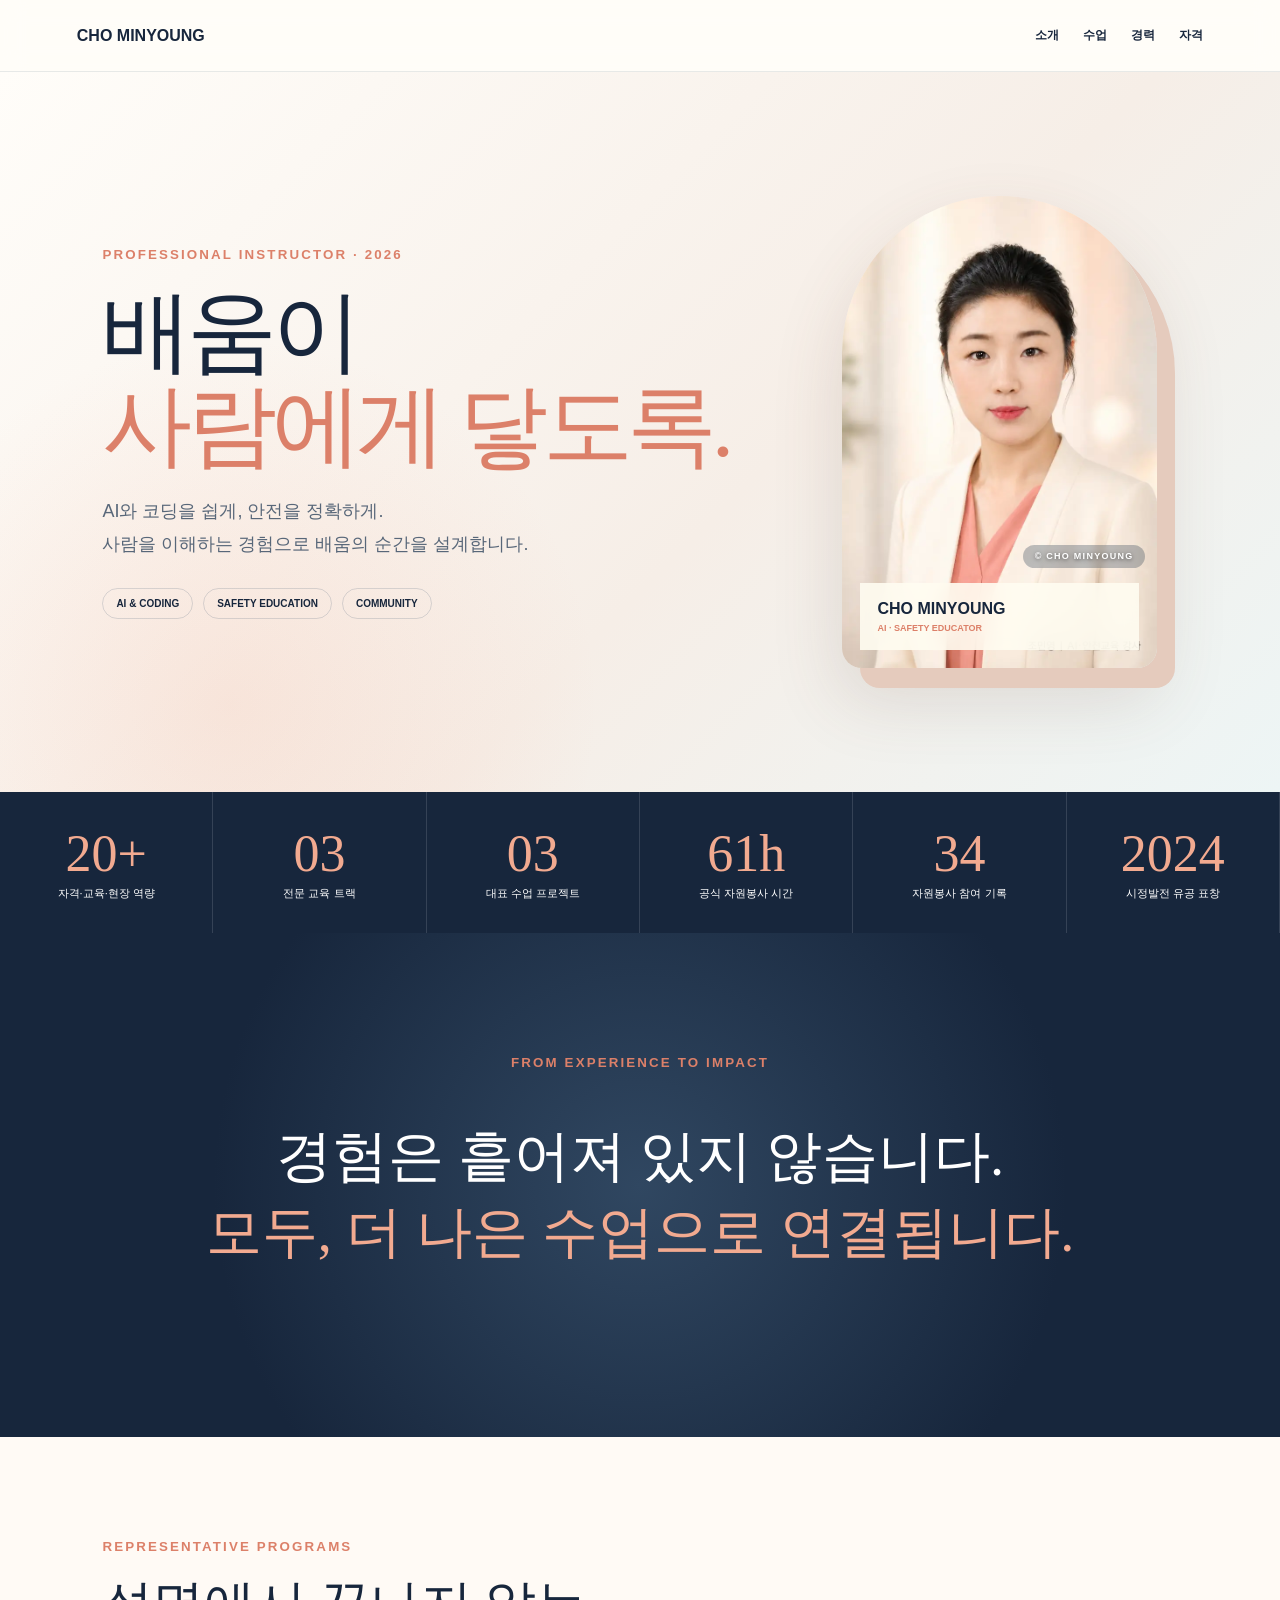
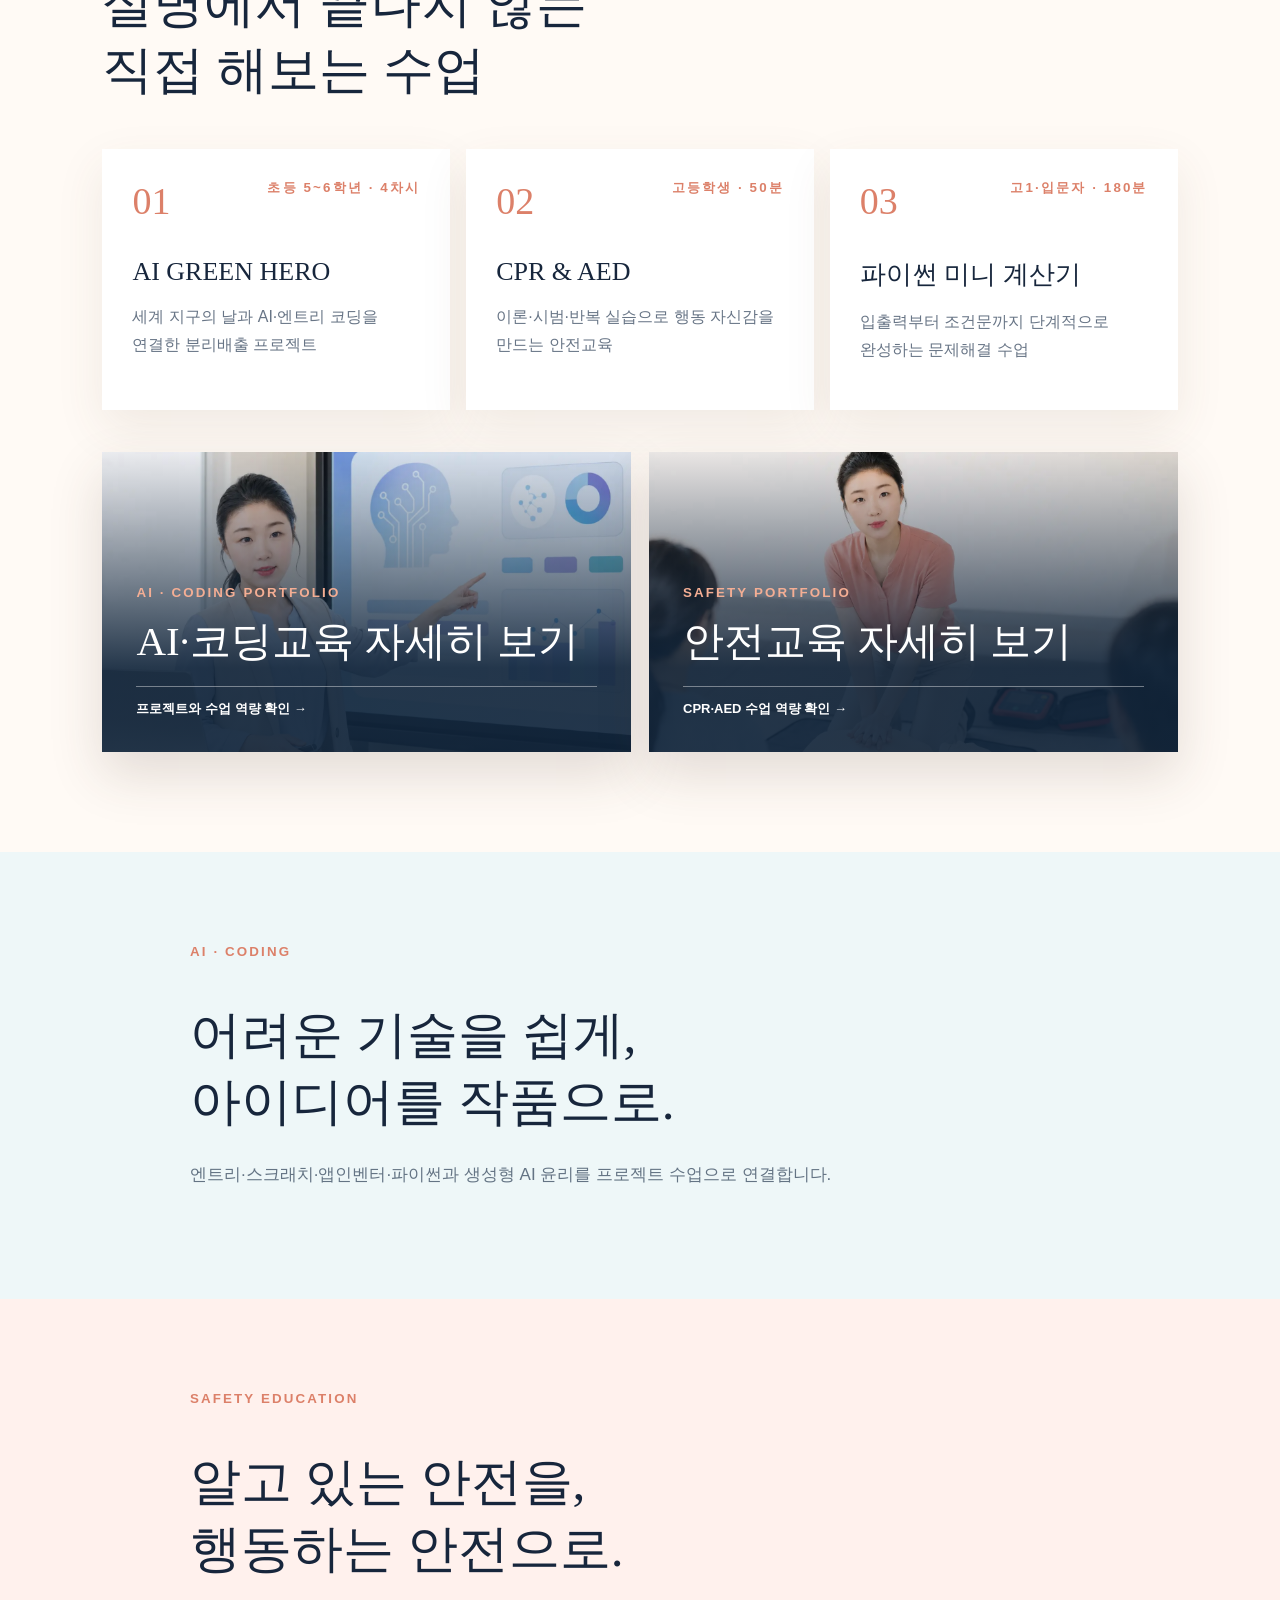
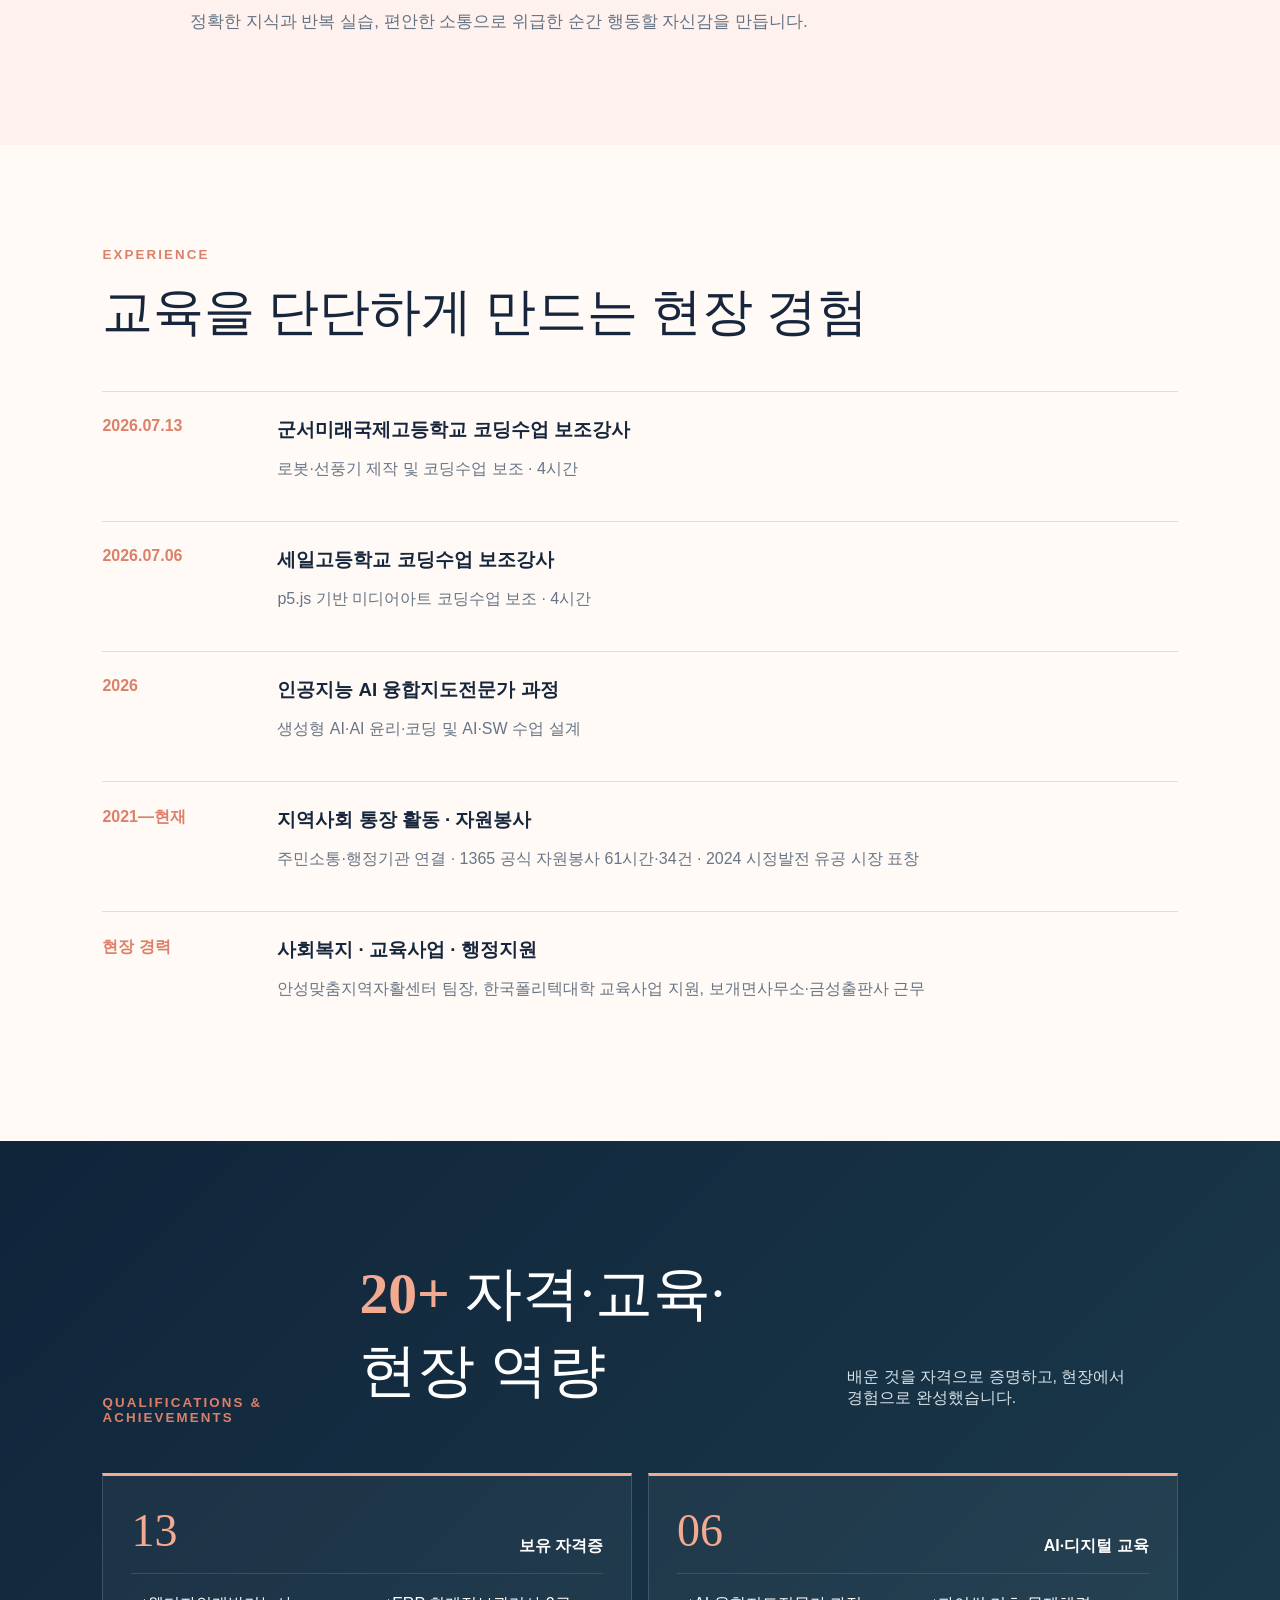
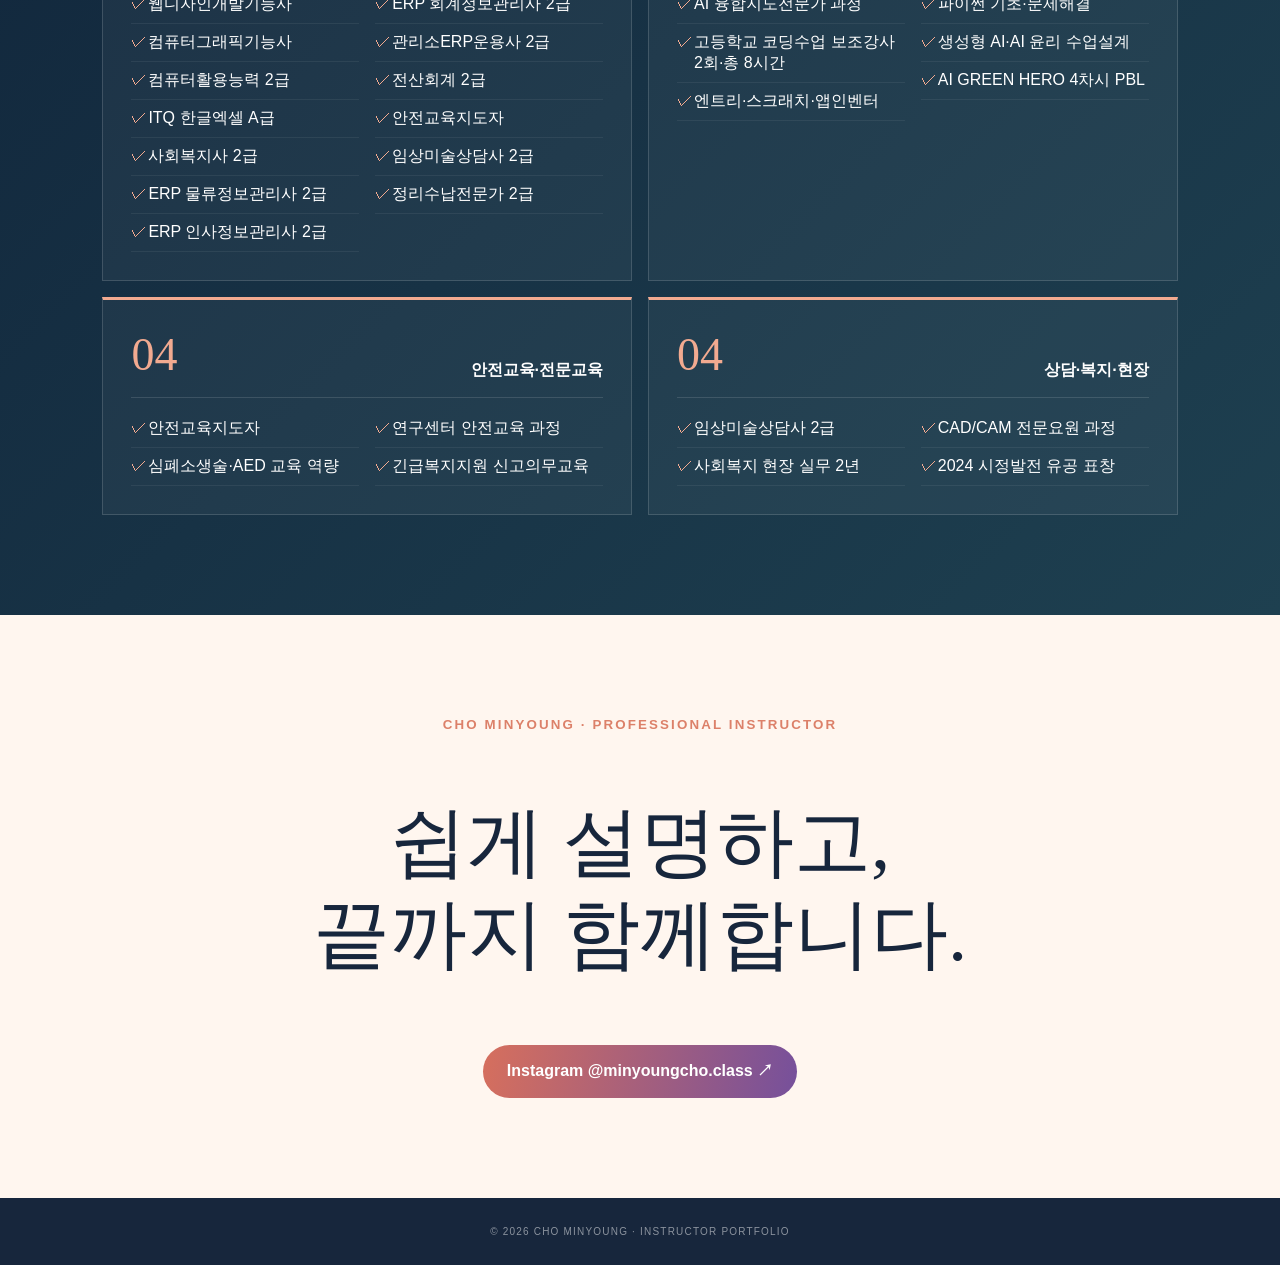
==== commit 5316c25e: "Update Instagram link" ====
--- a/index.html
+++ b/index.html
@@ -8,4 +8,4 @@
 <section class="expertise reverse text-only" id="safety"><div><small>SAFETY EDUCATION</small><h2>알고 있는 안전을,<br>행동하는 안전으로.</h2><p>정확한 지식과 반복 실습, 편안한 소통으로 위급한 순간 행동할 자신감을 만듭니다.</p></div></section>
 <section class="section career" id="career"><header><small>EXPERIENCE</small><h2>교육을 단단하게 만드는 현장 경험</h2></header><article><b>2026.07.13</b><div><h3>군서미래국제고등학교 코딩수업 보조강사</h3><p>로봇·선풍기 제작 및 코딩수업 보조 · 4시간</p></div></article><article><b>2026.07.06</b><div><h3>세일고등학교 코딩수업 보조강사</h3><p>p5.js 기반 미디어아트 코딩수업 보조 · 4시간</p></div></article><article><b>2026</b><div><h3>인공지능 AI 융합지도전문가 과정</h3><p>생성형 AI·AI 윤리·코딩 및 AI·SW 수업 설계</p></div></article><article><b>2021—현재</b><div><h3>지역사회 통장 활동 · 자원봉사</h3><p>주민소통·행정기관 연결 · 1365 공식 자원봉사 61시간·34건 · 2024 시정발전 유공 시장 표창</p></div></article><article><b>현장 경력</b><div><h3>사회복지 · 교육사업 · 행정지원</h3><p>안성맞춤지역자활센터 팀장, 한국폴리텍대학 교육사업 지원, 보개면사무소·금성출판사 근무</p></div></article></section>
 <section class="credentials" id="credentials"><header><small>QUALIFICATIONS & ACHIEVEMENTS</small><h2><strong>20+</strong> 자격·교육·현장 역량</h2><p>배운 것을 자격으로 증명하고, 현장에서 경험으로 완성했습니다.</p></header><div class="credential-grid" id="credentialGrid"></div></section>
-<section class="contact"><small>CHO MINYOUNG · PROFESSIONAL INSTRUCTOR</small><h2>쉽게 설명하고,<br>끝까지 함께합니다.</h2><a href="https://www.instagram.com/chomy1981" target="_blank" rel="noreferrer">Instagram @chomy1981 ↗</a></section><footer>© 2026 CHO MINYOUNG · INSTRUCTOR PORTFOLIO</footer><script src="script.js"></script></body></html>
+<section class="contact"><small>CHO MINYOUNG · PROFESSIONAL INSTRUCTOR</small><h2>쉽게 설명하고,<br>끝까지 함께합니다.</h2><a href="https://www.instagram.com/minyoungcho.class" target="_blank" rel="noreferrer">Instagram @minyoungcho.class ↗</a></section><footer>© 2026 CHO MINYOUNG · INSTRUCTOR PORTFOLIO</footer><script src="script.js"></script></body></html>
